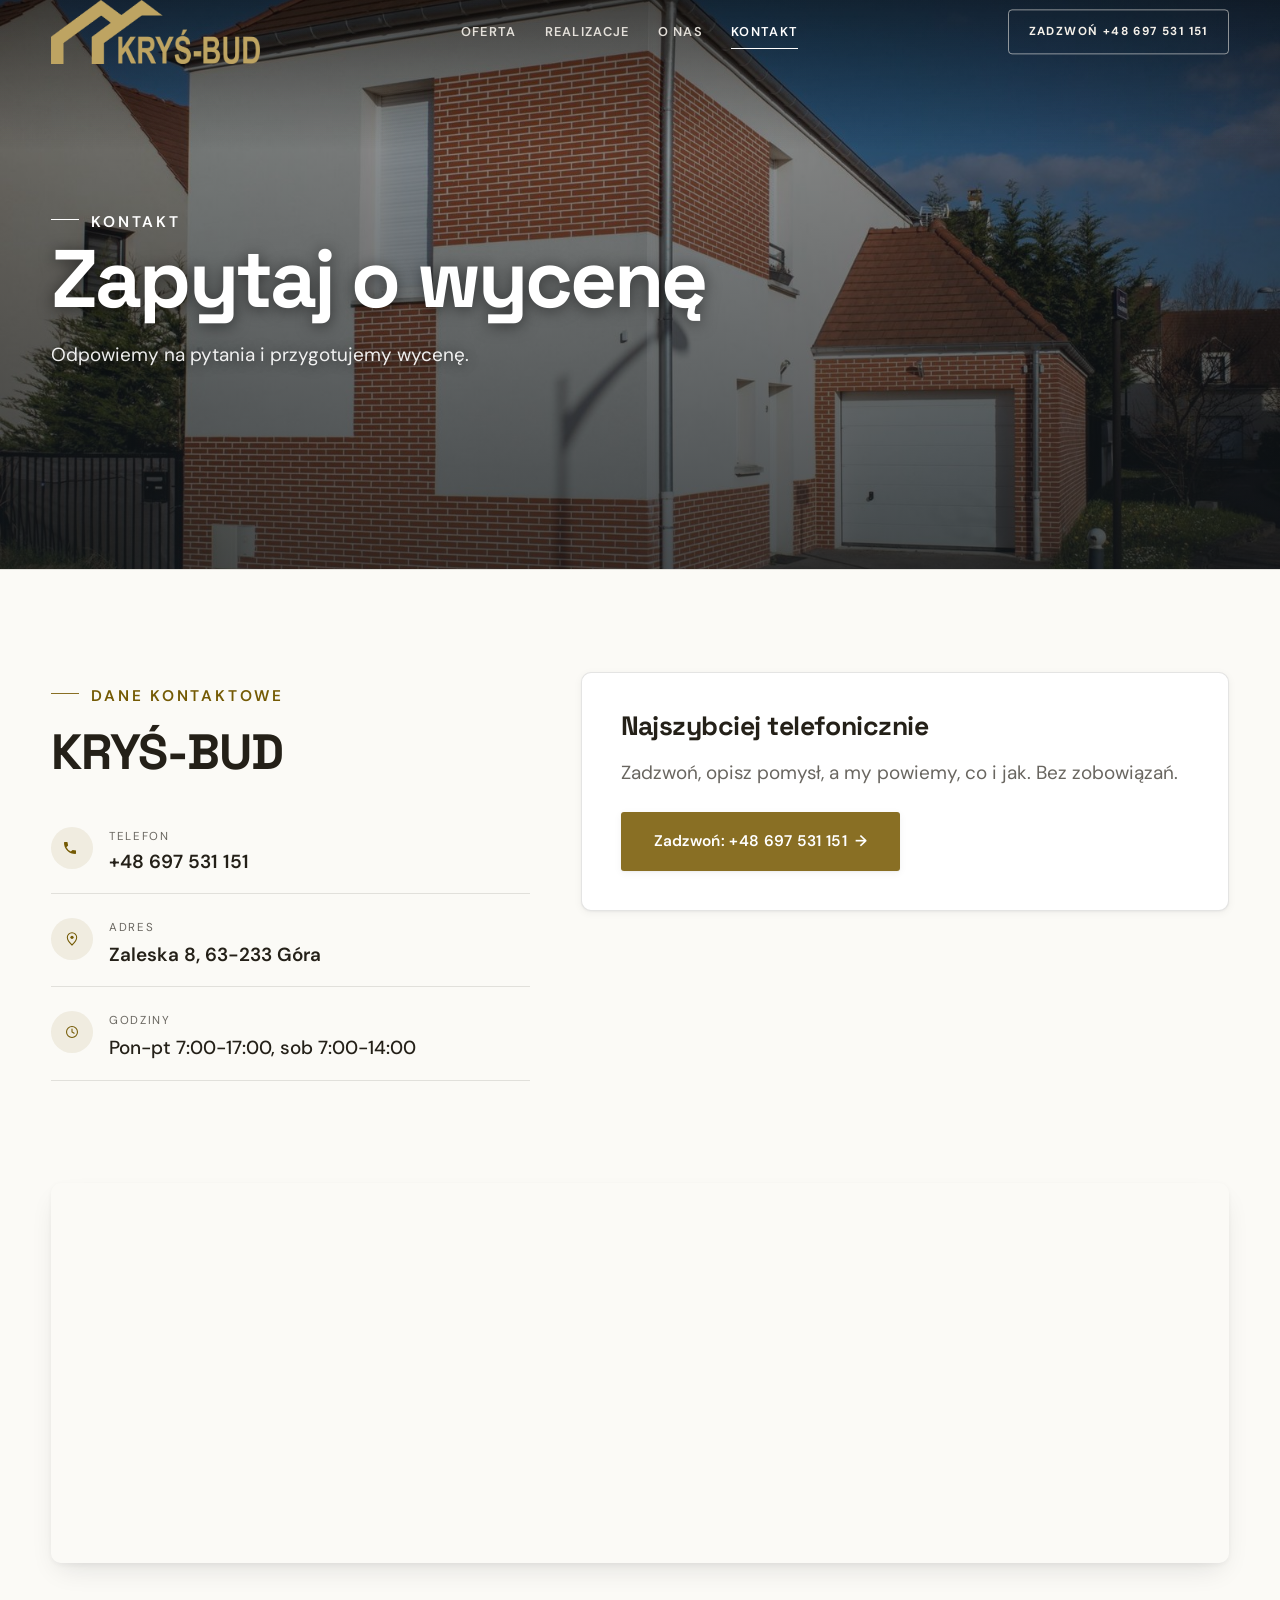
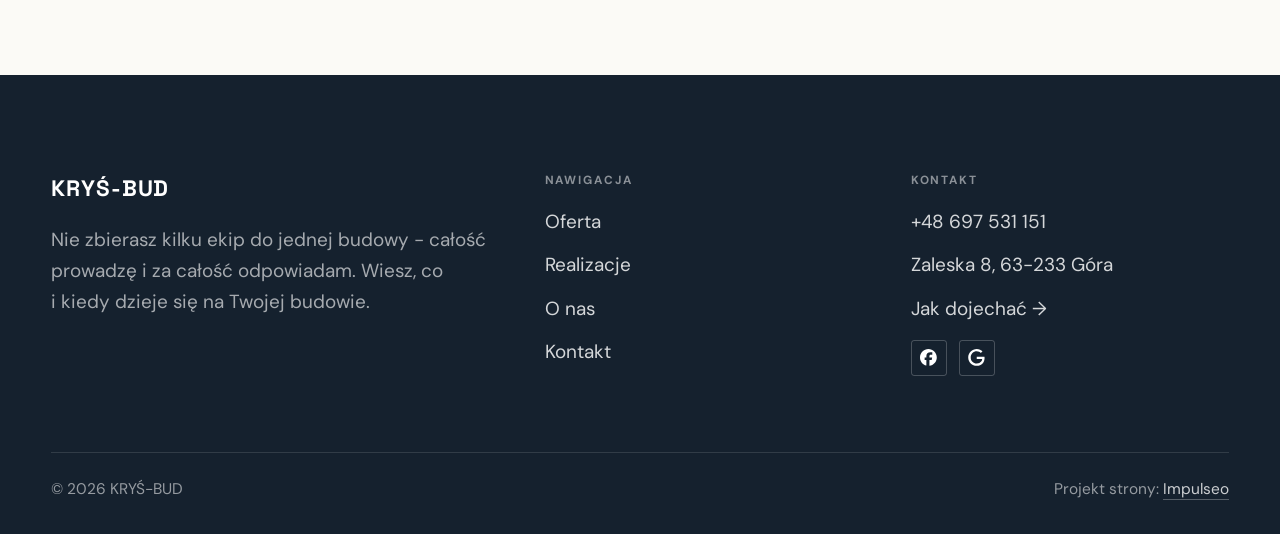
==== kontakt.html @ 04827d9e "Strona demo: krys-bud" ====
<!DOCTYPE html>
<html lang="pl">
<head>
<meta charset="UTF-8">
<meta name="viewport" content="width=device-width, initial-scale=1.0">
<title>Kontakt - KRYŚ-BUD</title>
<meta name="description" content="Kontakt KRYŚ-BUD - Zaleska 8, 63-233 Góra">
<link rel="canonical" href="https://kris20032.github.io/krys-bud/kontakt.html">
<meta name="robots" content="noindex, nofollow">
<meta property="og:type" content="website">
<meta property="og:locale" content="pl_PL">
<meta property="og:site_name" content="KRYŚ-BUD">
<meta property="og:title" content="Kontakt - KRYŚ-BUD">
<meta property="og:description" content="Kontakt KRYŚ-BUD - Zaleska 8, 63-233 Góra">
<meta property="og:url" content="https://kris20032.github.io/krys-bud/kontakt.html">
<meta property="og:image" content="https://kris20032.github.io/krys-bud/img/og.jpg">
<meta property="og:image:width" content="1200">
<meta property="og:image:height" content="630">
<meta name="twitter:card" content="summary_large_image">
<link rel="preconnect" href="https://fonts.googleapis.com">
<link rel="preconnect" href="https://fonts.gstatic.com" crossorigin>
<link href="https://fonts.googleapis.com/css2?family=Space+Grotesk:wght@500;600;700&family=DM+Sans:opsz,wght@9..40,400;9..40,500;9..40,600&display=swap" rel="stylesheet">
<link rel="stylesheet" href="assets/styles.css?v=0d7a0477">
</head>
<body>

<header class="nav">
  <div class="wrap nav-inner">
    <a class="brand brand-has-logo" href="index.html"><img class="brand-logo" src="img/logo.png" alt="KRYŚ-BUD" width="1100" height="337" decoding="async"></a>
    <nav class="nav-links">
      <a href="oferta.html">Oferta</a>
      <a href="realizacje.html">Realizacje</a>
      <a href="o-nas.html">O nas</a>
      <a href="kontakt.html" class="active" aria-current="page">Kontakt</a>
      <a href="tel:+48697531151" class="btn btn-accent">Zadzwoń +48 697 531 151</a>
    </nav>
    <button class="nav-toggle" aria-label="Menu"><span></span><span></span><span></span></button>
  </div>
</header>

<main>
<section class="pagehead">
  <img src="img/g11.jpg" alt="KRYŚ-BUD - Zapytaj o wycenę" width="1600" height="1066" decoding="async">
  <div class="wrap">
    <span class="eyebrow">Kontakt</span>
    <h1>Zapytaj o wycenę</h1>
    <p>Odpowiemy na pytania i przygotujemy wycenę.</p>
  </div>
</section>
<section>
  <div class="wrap contact-grid">
    <div class="reveal">
      <span class="eyebrow">Dane kontaktowe</span>
      <h2 style="margin:var(--space-4) 0 var(--space-6)">KRYŚ-BUD</h2>
      <div class="info-list">
        <div class="info-row"><div class="ic"><svg class="ico-tel" width="16" height="16" viewBox="0 0 24 24" fill="none" aria-hidden="true"><path d="M6.6 10.8a15.5 15.5 0 0 0 6.6 6.6l2.2-2.2a1 1 0 0 1 1-.24 11.4 11.4 0 0 0 3.6.58 1 1 0 0 1 1 1V20a1 1 0 0 1-1 1A17 17 0 0 1 3 4a1 1 0 0 1 1-1h3.5a1 1 0 0 1 1 1c0 1.25.2 2.46.58 3.6a1 1 0 0 1-.25 1l-2.23 2.2Z" fill="currentColor"/></svg></div><div><div class="lbl">Telefon</div><a class="val" href="tel:+48697531151">+48 697 531 151</a></div></div>
        <div class="info-row"><div class="ic"><svg class="ico-pin" width="16" height="16" viewBox="0 0 24 24" fill="none" aria-hidden="true"><path d="M12 21s7-6.1 7-11.5A7 7 0 0 0 5 9.5C5 14.9 12 21 12 21Z" stroke="currentColor" stroke-width="1.6" fill="none"/><circle cx="12" cy="9.5" r="2.4" fill="currentColor"/></svg></div><div><div class="lbl">Adres</div><div class="val">Zaleska 8, 63-233 Góra</div></div></div>
        <div class="info-row"><div class="ic"><svg class="ico-clock" width="16" height="16" viewBox="0 0 24 24" fill="none" aria-hidden="true"><circle cx="12" cy="12" r="8.2" stroke="currentColor" stroke-width="1.6"/><path d="M12 7.5V12l3.2 1.9" stroke="currentColor" stroke-width="1.6" stroke-linecap="round"/></svg></div><div><div class="lbl">Godziny</div><div class="val" style="font-weight:500">Pon-pt 7:00-17:00, sob 7:00-14:00</div></div></div>
      </div>
    </div>
    <div class="reveal">
      <div class="form">
        <h3 style="margin-bottom:var(--space-4)">Najszybciej telefonicznie</h3>
        <p class="muted" style="margin-bottom:var(--space-5)">Zadzwoń, opisz pomysł, a my powiemy, co i jak. Bez zobowiązań.</p>
        <a href="tel:+48697531151" class="btn btn-accent" style="justify-content:center">Zadzwoń: +48 697 531 151 <span class="arr">→</span></a>
      </div>
    </div>
  </div>
</section>
<section style="padding-top:0">
  <div class="wrap reveal">
    <iframe class="map" title="KRYŚ-BUD - Jarocin" src="https://maps.google.com/maps?q=51.9781739%2C17.3686478&z=15&output=embed" loading="lazy" referrerpolicy="no-referrer-when-downgrade"></iframe>
  </div>
</section>
</main>

<footer>
  <div class="wrap">
    <div class="foot-grid">
      <div class="foot-brand">
        <div class="name">KRYŚ-BUD</div>
        <p>Nie zbierasz kilku ekip do jednej budowy - całość prowadzę i za całość odpowiadam. Wiesz, co i kiedy dzieje się na Twojej budowie.</p>
      </div>
      <div class="foot-col">
        <h4>Nawigacja</h4>
        <a href="oferta.html">Oferta</a>
        <a href="realizacje.html">Realizacje</a>
        <a href="o-nas.html">O nas</a>
        <a href="kontakt.html">Kontakt</a>
      </div>
      <div class="foot-col">
        <h4>Kontakt</h4>
        <a href="tel:+48697531151">+48 697 531 151</a>
        <p>Zaleska 8, 63-233 Góra</p>
        <a href="https://maps.google.com/?cid=10116416833720711187" target="_blank" rel="noopener">Jak dojechać →</a>
      <div class="foot-soc">
        <a class="soc" href="https://www.facebook.com/profile.php?id=100090297477698" target="_blank" rel="noopener" aria-label="Facebook - KRYŚ-BUD"><svg viewBox="0 0 24 24" aria-hidden="true" focusable="false"><path d="M9.101 23.691v-7.98H6.627v-3.667h2.474v-1.58c0-4.085 1.848-5.978 5.858-5.978.401 0 .955.042 1.468.103a8.68 8.68 0 0 1 1.141.195v3.325a8.623 8.623 0 0 0-.653-.036 26.805 26.805 0 0 0-.733-.009c-.707 0-1.259.096-1.675.309a1.686 1.686 0 0 0-.679.622c-.258.42-.374.995-.374 1.752v1.297h3.919l-.386 2.103-.287 1.564h-3.246v8.245C19.396 23.238 24 18.179 24 12.044c0-6.627-5.373-12-12-12s-12 5.373-12 12c0 5.628 3.874 10.35 9.101 11.647Z" fill="currentColor"/></svg></a>
        <a class="soc" href="https://maps.google.com/?cid=10116416833720711187" target="_blank" rel="noopener" aria-label="Google - KRYŚ-BUD"><svg viewBox="0 0 24 24" aria-hidden="true" focusable="false"><path d="M12.48 10.92v3.28h7.84c-.24 1.84-.853 3.187-1.787 4.133-1.147 1.147-2.933 2.4-6.053 2.4-4.827 0-8.6-3.893-8.6-8.72s3.773-8.72 8.6-8.72c2.6 0 4.507 1.027 5.907 2.347l2.307-2.307C18.747 1.44 16.133 0 12.48 0 5.867 0 .307 5.387.307 12s5.56 12 12.173 12c3.573 0 6.267-1.173 8.373-3.36 2.16-2.16 2.84-5.213 2.84-7.667 0-.76-.053-1.467-.173-2.053H12.48z" fill="currentColor"/></svg></a>
      </div>
      </div>
    </div>
    <div class="foot-bot">
      <span>© 2026 KRYŚ-BUD</span>
      <span>Projekt strony: <a class="foot-credit" href="https://impulseo.pl" target="_blank" rel="noopener">Impulseo</a></span>
    </div>
  </div>
</footer>
<div class="sticky-call"><a class="sc-call" href="tel:+48697531151"><svg class="ico-tel" width="16" height="16" viewBox="0 0 24 24" fill="none" aria-hidden="true"><path d="M6.6 10.8a15.5 15.5 0 0 0 6.6 6.6l2.2-2.2a1 1 0 0 1 1-.24 11.4 11.4 0 0 0 3.6.58 1 1 0 0 1 1 1V20a1 1 0 0 1-1 1A17 17 0 0 1 3 4a1 1 0 0 1 1-1h3.5a1 1 0 0 1 1 1c0 1.25.2 2.46.58 3.6a1 1 0 0 1-.25 1l-2.23 2.2Z" fill="currentColor"/></svg> Zadzwoń</a><a class="sc-quote" href="kontakt.html">Wyślij projekt do wyceny</a></div>
<div class="demo-wazne" data-do="2026-10-28" data-cykl="3" hidden><svg class="dw-ico" width="13" height="13" viewBox="0 0 24 24" fill="none" aria-hidden="true"><circle cx="12" cy="12" r="8.6" stroke="currentColor" stroke-width="1.8"/><path d="M12 7.2V12l3.3 2" stroke="currentColor" stroke-width="1.8" stroke-linecap="round"/></svg><span class="dw-txt"></span></div>

<script src="assets/main.js"></script>
</body>
</html>
---- assets/styles.css ----
/* ============================================================
   STOLBASZ — premium, architektoniczny B2B fit-out
   Jasna paleta, zero brązu. System wg premium-web-craft.
   Projekt strony: Impulseo (impulseo.pl)
   ============================================================ */

:root{
  /* PALETA — jasna, architektoniczna, chłodna */
  --paper:#F4F6F8;          /* główne tło */
  --paper-2:#E7EBEF;        /* sekcje alternatywne (chłodny jasny szary) */
  --paper-3:#E7EBEF;        /* delikatne wypełnienia */
  --ink:#15212E;            /* tekst główny — chłodny grafit */
  --ink-soft:#243443;       /* nagłówki drugorzędne */
  --muted:#6B7785;          /* tekst poboczny */
  --line:rgba(21,33,46,.12);/* hairline */
  --accent:#E8A317;         /* stonowany petrol-slate — jedyny akcent */
  --accent-d:#C9870C;
  --accent-soft:rgba(232,163,23,.10);
  --dark:#15212E;           /* sekcje ciemne (stopka/CTA) */

  /* HOVER ZDJĘĆ — JEDEN standard dla całego silnika (decyzja K. 04.08.2026, artefakt z wariantami).
     AKTUALNE (K.+Szymon 09.08.2026, wybór z artefaktu 6 wariantów): zoom 1.05 przy 1.4s -
     przy tak długim czasie mocniejszy kadr NIE skacze, tylko „oddycha". Poprzedni standard
     (1.02 / .55s z 04.08) odbierany jako dynamiczny i szybki.
     Spoczynek lekko przygaszony, ale TYLKO tam, gdzie jest mysz (@media hover:hover) —
     na telefonie zdjęcia zostają w pełnej jasności. */
  --img-zoom:1.05;                   /* K.+Szymon 09.08: wariant F z artefaktu porównawczego */
  --img-rest:brightness(.95) saturate(.99);
  --img-hot:brightness(1.06) saturate(1.05);
  --img-dur:1.4s;                    /* K.+Szymon 09.08 (wariant F): powoli = elegancko */
  --img-ease:cubic-bezier(.16,.84,.44,1);  /* miękki ogon, efekt „oddychania" */

  /* ODSTĘPY — skala 4/8 */
  --space-1:4px; --space-2:8px; --space-3:12px; --space-4:16px; --space-5:24px;
  --space-6:32px; --space-7:48px; --space-8:64px; --space-9:96px; --space-10:128px;

  /* TYPOGRAFIA — fluid clamp() (skala podbita 16.07.2026: większe, czytelniejsze litery — uwaga Adama) */
  --text-sm:clamp(.9rem,.87rem + .12vw,1rem);
  --text-base:clamp(1.08rem,1.04rem + .18vw,1.2rem);
  --text-lg:clamp(1.24rem,1.15rem + .34vw,1.44rem);
  --text-h3:clamp(1.34rem,1.22rem + .55vw,1.66rem);
  --text-h2:clamp(2.1rem,1.66rem + 2.1vw,3.1rem);
  --text-h1:clamp(2.9rem,2.1rem + 4vw,5.1rem);

  /* PROMIENIE — architektoniczne, raczej ostre */
  --r-sm:3px; --r-md:6px; --r-lg:10px;

  /* RUCH */
  --ease:cubic-bezier(.25,.46,.45,.94); --dur:.24s;

  /* CIENIE — miękkie, warstwowe */
  --sh-sm:0 1px 2px rgba(16,24,32,.04), 0 2px 8px rgba(16,24,32,.05);
  --sh-md:0 2px 6px rgba(16,24,32,.05), 0 12px 28px -8px rgba(16,24,32,.12);
  --sh-lg:0 6px 14px rgba(16,24,32,.07), 0 26px 56px -18px rgba(16,24,32,.22);

  --hairline:1px solid var(--line);

  --font-display:'Space Grotesk','Inter',sans-serif;
  --font-body:'DM Sans','Inter',sans-serif;
}

*{box-sizing:border-box;margin:0;padding:0}
html{scroll-behavior:smooth}
body{
  font-family:var(--font-body);
  font-size:var(--text-base);
  line-height:1.65;
  color:var(--ink);
  background:var(--paper);
  -webkit-font-smoothing:antialiased;
  text-rendering:optimizeLegibility;
}
img{max-width:100%;height:auto;display:block}  /* height:auto = width/height z atrybutów trzyma proporcje (TOP#12) */
a{color:inherit;text-decoration:none}

.wrap{width:min(92%,1180px);margin-inline:auto}
section{padding-block:clamp(52px,6.5vw,96px)}

h1,h2,h3{font-family:var(--font-display);font-weight:700;line-height:1.08;letter-spacing:-.02em;color:var(--ink)}
h1{font-size:var(--text-h1);letter-spacing:-.035em}
h2{font-size:var(--text-h2);letter-spacing:-.025em}
h3{font-size:var(--text-h3)}
/* MIARA — długość wiersza. WCAG 2.2 SC 1.4.8: max 80 znaków; Butterick: 45–90.
   68ch daje realnie 72–78 znaków polskiego tekstu, czyli z zapasem pod granicą.
   Wcześniej limit miał TYLKO <p> — <li>, <blockquote> i <dd> nie miały żadnego,
   i to jedyny powód, dla którego 23 bloki na dwóch oddanych stronach jadą po
   83–106 znaków w wierszu (pomiar 07.08.2026, bramka `miara`).
   ⚠️ Listy i definicje ograniczamy TYLKO bez klasy: `ul`/`ol` z klasą to u nas
   układ (siatki kafli, menu), a nie tekst ciągły — tam miarę wyznacza układ. */
/* 60ch, nie 68ch (K. 10.08): po zmianie fontów na węższe kroje (DM Sans i spółka)
   w 68ch mieściło się ~90 znaków - bramka pikselowa słusznie zgłaszała przekroczenie
   granicy 80. Pomiar na żywej przeglądarce: 60ch = 90 znaków, 53ch = ~78 znaków, czyli normę WCAG 1.4.8. */
:root{ --miara:53ch }
p{max-width:min(100%,var(--miara))}
blockquote,
ul:not([class])>li, ol:not([class])>li,
dl:not([class])>dd{max-width:min(100%,var(--miara))}

/* ⚠️ Świadomie BEZ wyjątku `.tile p,.card p,.svc p{max-width:none}`, choć nasuwa się sam:
   te akapity BYŁY już ograniczone (stare `p{max-width:65ch}`), więc „wyjątek" nie odblokowałby
   niczego nowego — tylko ROZLUŹNIŁ stan sprzed zmiany na wszystkich demach naraz.
   `figcaption` żadna z reguł wyżej nie dotyczy, więc też nie potrzebuje zwolnienia. */

/* ŁAMANIE. `balance` wyrównuje długości wierszy w nagłówku, `pretty` pilnuje ostatniego
   wiersza akapitu, żeby nie został w nim jeden wyraz. Obsługiwane od Chrome 117 /
   Safari 17.5; starsze przeglądarki po prostu ignorują tę własność.
   `text-wrap:pretty` nie występowało dotąd ANI RAZ w silniku ani w repo klientów. */
h1,h2,h3,.lead,.lede{text-wrap:balance}
p,li,blockquote,dd{text-wrap:pretty}

.eyebrow{
  font-family:var(--font-body);
  font-size:var(--text-sm);
  font-weight:600;
  letter-spacing:.18em;
  text-transform:uppercase;
  color:var(--accent);
  display:inline-flex;align-items:center;gap:var(--space-3);
}
/* flex:none + margin-top = kreska trzyma się PIERWSZEJ linii. Wcześniej align-items:center
   centrowało ją względem całego bloku i przy zawinięciu (długi kicker typu
   „…WNĘTRZ · LESZNO · OD 2019") druga linia lądowała z brzydkim wcięciem. */
.eyebrow{align-items:flex-start}
.eyebrow>*,.eyebrow{text-wrap:balance}   /* dlugi kicker lamal sie na sierote typu samo „2019" w drugiej linii */
.eyebrow::before{content:"";width:28px;height:1px;background:var(--accent);display:inline-block;flex:none;margin-top:.62em}

.muted{color:var(--muted)}
.lead{font-size:var(--text-lg);line-height:1.55;color:var(--ink-soft);max-width:50ch}

/* ---------- BUTTONS ---------- */
.btn{
  display:inline-flex;align-items:center;gap:var(--space-2);
  font-weight:600;font-size:var(--text-sm);letter-spacing:.02em;
  padding:var(--space-4) var(--space-6);
  border-radius:var(--r-sm);
  transition:transform var(--dur) var(--ease),box-shadow var(--dur) var(--ease),background var(--dur) var(--ease);
  cursor:pointer;border:1px solid transparent;
}
.btn-accent{background:var(--accent);color:#fff;box-shadow:var(--sh-sm)}
.btn-accent:hover{background:var(--accent-d);transform:translateY(-2px);box-shadow:var(--sh-md)}
.btn-accent:active{transform:translateY(0);box-shadow:var(--sh-sm)}
.btn-ghost{background:transparent;color:var(--ink);border-color:var(--line)}
.btn-ghost:hover{border-color:var(--accent);color:var(--accent);transform:translateY(-2px)}
.btn-light{background:#fff;color:var(--ink);box-shadow:var(--sh-sm)}
.btn-light:hover{transform:translateY(-2px);box-shadow:var(--sh-md)}
.btn .arr{transition:transform var(--dur) var(--ease)}
.btn:hover .arr{transform:translateX(4px)}

/* ---------- NAV ---------- */
.nav{
  position:sticky;top:0;z-index:50;
  background:color-mix(in srgb,var(--paper) 88%,transparent);
  backdrop-filter:saturate(140%) blur(10px);
  border-bottom:var(--hairline);
}
.nav-inner{display:flex;align-items:center;justify-content:space-between;gap:var(--space-5);height:72px}
/* ANTY-NACHODZENIE (K. 05.08.2026): długa nazwa firmy + przycisk z pełnym numerem nie mieściły się w pasku
   i flex ściskał linki PONIŻEJ ich treści - "Kontakt" wchodził na ramkę "Zadzwoń +48 ...". Teraz ustępuje
   nazwa marki (skrót wielokropkiem), a menu i przycisk nigdy się nie kurczą ani nie zachodzą na siebie. */
.brand{display:flex;flex-direction:column;line-height:1;min-width:0;flex:0 1 auto}
.brand .name{font-family:var(--font-display);font-weight:800;font-size:1.35rem;letter-spacing:.04em;white-space:nowrap;overflow:hidden;text-overflow:ellipsis}
.brand .sub{font-size:.62rem;letter-spacing:.34em;text-transform:uppercase;color:var(--muted);margin-top:5px;white-space:nowrap;overflow:hidden;text-overflow:ellipsis}
.nav-links{display:flex;align-items:center;gap:var(--space-6);flex:0 0 auto}
.nav-links a{font-size:var(--text-sm);font-weight:500;color:var(--ink-soft);position:relative;padding-block:4px;white-space:nowrap;transition:color var(--dur) var(--ease)}
.nav-links a::after{content:"";position:absolute;left:0;bottom:0;width:0;height:1.5px;background:var(--accent);transition:width var(--dur) var(--ease)}
.nav-links a:hover,.nav-links a.active{color:var(--ink)}
.nav-links a:hover::after,.nav-links a.active::after{width:100%}
.nav-links .btn{padding:var(--space-2) var(--space-5)}
/* przyciski w nav: właściwy kolor (przebij .nav-links a) + bez podkreślenia */
.nav-links a.btn-accent{color:#fff}
.nav-links a.btn-ghost,.nav-links a.btn-light{color:var(--ink)}
/* CTA w pasku: NIE podkreślenie spod linków menu, ale ten sam przelatujący błysk,
   co na wszystkich innych przyciskach (zgłoszenie K. 13.08.2026 - „na hero jest efekt
   światła przechodzącego przez przycisk, na navbarze go nie ma, a mają być identyczne").
   Reguła `.nav-links a::after` jest silniejsza od `.btn::after`, więc trzeba jej
   geometrię wyzerować i wpisać połysk z nazwy - samo `display:none` gasiło efekt. */
.nav-links a.btn::after{
  display:block;content:"";position:absolute;inset:0;z-index:-1;pointer-events:none;
  width:auto;height:auto;border-radius:inherit;   /* kasuje geometrię podkreślenia (width:0;height:1.5px) */
  background:linear-gradient(100deg,transparent 32%,rgba(255,255,255,.20) 50%,transparent 68%);
  translate:-120% 0}
@media (prefers-reduced-motion:no-preference){
  .nav-links a.btn:hover::after{translate:120% 0;transition:translate .75s var(--mt-ease,cubic-bezier(.16,.84,.44,1))}
}
.nav-toggle{display:none;background:none;border:none;cursor:pointer;flex-direction:column;gap:5px;padding:8px}
.nav-toggle span{width:24px;height:2px;background:var(--ink);transition:var(--dur)}
/* Ciasny zakres MIĘDZY menu mobilnym a pełnym pulpitem: zbijamy odstępy i nazwę marki,
   żeby wszystko zmieściło się naturalnie, zanim w ogóle dojdzie do skracania wielokropkiem. */
@media(max-width:1280px) and (min-width:921px){
  .nav-links{gap:var(--space-4)}
  .nav-links .btn{padding:var(--space-2) var(--space-4)}
  .brand .name{font-size:1.15rem}
}

/* ---------- HERO (split) ---------- */
.hero{position:relative;overflow:hidden;border-bottom:var(--hairline)}
.hero-grid{display:grid;grid-template-columns:1.05fr .95fr;gap:clamp(24px,4vw,60px);align-items:center;
  padding-block:clamp(36px,4.5vw,64px)}
.hero-copy .eyebrow{margin-bottom:var(--space-5)}
.hero-copy h1{margin-bottom:var(--space-5)}
.hero-copy .lead{margin-bottom:var(--space-7)}
.hero-actions{display:flex;flex-wrap:wrap;gap:var(--space-4)}
.hero-art{position:relative;aspect-ratio:4/3;border-radius:var(--r-lg);overflow:hidden;box-shadow:var(--sh-lg)}
.hero-art img{width:100%;height:100%;object-fit:cover}
.hero-art::after{content:"";position:absolute;inset:0;background:linear-gradient(180deg,transparent 55%,rgba(18,24,28,.28))}
.hero-badge{position:absolute;left:var(--space-5);bottom:var(--space-5);z-index:2;
  background:rgba(252,252,251,.94);backdrop-filter:blur(4px);
  border-radius:var(--r-md);padding:var(--space-4) var(--space-5);box-shadow:var(--sh-md);max-width:78%}
.hero-badge strong{display:block;font-family:var(--font-display);font-size:1rem;letter-spacing:-.01em}
.hero-badge span{font-size:var(--text-sm);color:var(--muted)}

/* ---------- HERO duży / kinowy (strona główna) ---------- */
.hero-cine{position:relative;min-height:clamp(560px,82vh,840px);min-height:clamp(560px,82svh,840px);display:flex;align-items:center;overflow:hidden;border-bottom:var(--hairline)}
.hero-cine>img{position:absolute;inset:0;width:100%;height:100%;object-fit:cover;z-index:0}
.hero-cine::after{content:"";position:absolute;inset:0;z-index:1;
  background:linear-gradient(95deg,rgba(13,18,23,.86) 0%,rgba(13,18,23,.64) 32%,rgba(13,18,23,.24) 62%,rgba(13,18,23,.04) 100%)}
.hero-cine .wrap{position:relative;z-index:2;padding-block:var(--space-8)}
.hero-cine .hero-copy{max-width:660px}
.hero-cine .eyebrow{color:#fff;margin-bottom:var(--space-5)}
.hero-cine .eyebrow::before{background:#fff}
.hero-cine h1{color:#fff;margin-bottom:var(--space-5);font-size:clamp(2.9rem,2rem + 4.4vw,5.2rem);text-wrap:balance}
.hero-cine .lead{color:rgba(255,255,255,.92);max-width:48ch;margin-bottom:var(--space-7)}
.hero-cine .hero-actions{display:flex;flex-wrap:wrap;gap:var(--space-4)}
/* NISKIE OKNO (laptop z dokiem i paskami przeglądarki ma ~700-780 px wysokości widoku):
   H1 do 5.2rem + długi lead nie mieściły się i przyciski wypadały POD krawędź ekranu -
   klient widział stronę bez ani jednego CTA. Skalujemy w dół, zamiast przycinać treść. */
@media(min-width:821px) and (max-height:820px){
  .hero-cine{min-height:clamp(520px,94svh,780px)}
  .hero-cine .wrap{padding-block:var(--space-6)}
  .hero-cine h1{font-size:clamp(2.2rem,1.5rem + 2.6vw,3.6rem);margin-bottom:var(--space-4)}
  .hero-cine .eyebrow{margin-bottom:var(--space-4)}
  .hero-cine .lead{margin-bottom:var(--space-5);max-width:44ch}
}
@media(max-width:680px){
  .hero-cine{min-height:clamp(520px,76vh,640px);min-height:clamp(520px,76svh,640px);align-items:flex-end}
  .hero-cine::after{background:linear-gradient(0deg,rgba(13,18,23,.9) 6%,rgba(13,18,23,.45) 55%,rgba(13,18,23,.25) 100%)}
  .hero-cine .wrap{padding-bottom:var(--space-9)}
  /* TELEFON (~90% oglądających): lead potrafił zająć 8 linii i zepchnąć CTA poza pierwszy ekran.
     Zwężamy interlinię i skalę - treści nie ucinamy, bo to ona sprzedaje. */
  .hero-cine .lead{font-size:.98rem;line-height:1.5;margin-bottom:var(--space-5)}
  .hero-cine .eyebrow{font-size:.72rem;letter-spacing:.13em;margin-bottom:var(--space-4)}
  .hero-cine .eyebrow::before{width:20px}
  .hero-cine h1{margin-bottom:var(--space-4)}
}

/* full-bleed hero variant (podstrony) */
.pagehead{position:relative;min-height:46vh;min-height:46svh;display:flex;align-items:flex-end;overflow:hidden;border-bottom:var(--hairline)}
.pagehead img{position:absolute;inset:0;width:100%;height:100%;object-fit:cover}
/* 10.08.2026 (decyzja K.): mocniejsze przyciemnienie + cień pod tekstem. Bramka mierzyła na
   nagłówkach podstron 3,38-3,43:1 przy wymaganych 4,5 — jasne zdjęcie (hala, śnieg, niebo)
   podchodziło pod biały tekst. Zdjęcia klientów są różne, więc kontrast musi dawać WARSTWA,
   a nie szczęśliwy dobór kadru. */
.pagehead::after{content:"";position:absolute;inset:0;background:linear-gradient(180deg,rgba(18,24,28,.40),rgba(18,24,28,.76))}
.pagehead .wrap{position:relative;z-index:2;padding-block:var(--space-9);color:#fff}
.pagehead h1{color:#fff;max-width:18ch;text-shadow:0 2px 16px rgba(0,0,0,.55)}
.pagehead .eyebrow{color:#fff}
.pagehead .eyebrow::before{background:#fff}
.pagehead p{color:rgba(255,255,255,.92);margin-top:var(--space-4);max-width:54ch;text-shadow:0 1px 12px rgba(0,0,0,.5)}

/* ---------- STRIP (pasek skrótów / liczby) ---------- */
.strip{background:var(--dark);color:#fff}
/* PASEK HASEŁ — standard 04.08.2026 (decyzja K.): 5 haseł w JEDNYM rzędzie, tekst WYŚRODKOWANY,
   węższe marginesy boczne niż reszta strony (pasek ma iść szerzej), równe wysokości kolumn. */
.strip .wrap{width:min(96%,1440px);display:grid;grid-template-columns:repeat(5,1fr);
  gap:var(--space-5);padding-block:var(--space-7);align-items:stretch}
.strip .item .k{font-family:var(--font-display);font-size:clamp(1.05rem,.82rem + .85vw,1.55rem);
  font-weight:800;letter-spacing:-.02em;color:#fff;line-height:1.18;text-wrap:balance}
.strip .item .v{font-size:var(--text-sm);color:rgba(255,255,255,.66);margin-top:var(--space-2);line-height:1.4}
.strip .item{border-left:2px solid var(--accent);padding-inline:var(--space-4);
  text-align:center;display:flex;flex-direction:column;justify-content:center}
/* liczba kolumn = liczba haseł, żeby ostatnie nie zostawało samo w drugim rzędzie.
   Klasę n-N nadaje multipage.py; domyślnie (bez klasy) pasek jest 5-kolumnowy. */
.strip.n-2 .wrap{grid-template-columns:repeat(2,1fr)}
.strip.n-3 .wrap{grid-template-columns:repeat(3,1fr)}
.strip.n-4 .wrap{grid-template-columns:repeat(4,1fr);gap:var(--space-6)}
.strip.n-4 .item .k{font-size:clamp(1.3rem,1rem + 1.1vw,2rem)}
.strip.n-6 .wrap{grid-template-columns:repeat(6,1fr);gap:var(--space-4)}
.strip.n-6 .item .k{font-size:clamp(.98rem,.8rem + .7vw,1.35rem)}
/* równe łamanie: zamiast "długa linia + jedno słowo" obie linie zbliżonej długości */
.strip .item .k{text-wrap:balance}

/* ---------- SECTION HEAD ---------- */
.head{max-width:48rem;margin-bottom:var(--space-8)}
.head.center{margin-inline:auto;text-align:center}
.head .eyebrow{margin-bottom:var(--space-4)}
.head h2{margin-bottom:var(--space-4)}
.head p{color:var(--muted);font-size:var(--text-lg);line-height:1.55}
.head.center p{margin-inline:auto}

/* ---------- INTRO SPLIT ---------- */
.split{display:grid;grid-template-columns:.92fr 1.08fr;gap:clamp(28px,5vw,80px);align-items:center}
.split.rev{grid-template-columns:1.08fr .92fr}
.split.rev .split-art{order:-1}
.split-art{position:relative;aspect-ratio:5/4;border-radius:var(--r-lg);overflow:hidden;box-shadow:var(--sh-lg)}
.split-art img{width:100%;height:100%;object-fit:cover}
.split-copy h2{margin-bottom:var(--space-5)}
.split-copy p+p{margin-top:var(--space-4)}
.split-copy .btn{margin-top:var(--space-6)}

/* ---------- SERVICES (zakres) ---------- */
.svc-grid{display:grid;grid-template-columns:repeat(auto-fit,minmax(280px,1fr));gap:var(--space-5)}
.svc{background:#fff;border:var(--hairline);border-radius:var(--r-md);padding:var(--space-7) var(--space-6);
  transition:transform var(--dur) var(--ease),box-shadow var(--dur) var(--ease),border-color var(--dur) var(--ease);
  position:relative;overflow:hidden}
.svc::before{content:"";position:absolute;left:0;top:0;width:3px;height:0;background:var(--accent);transition:height var(--dur) var(--ease)}
.svc:hover{transform:translateY(-4px);box-shadow:var(--sh-md);border-color:transparent}
.svc:hover::before{height:100%}
.svc .ic{font-family:var(--font-display);font-size:.8rem;font-weight:700;letter-spacing:.12em;color:var(--accent);margin-bottom:var(--space-4)}
.svc h3{margin-bottom:var(--space-3);font-size:1.22rem}
.svc p{color:var(--muted);font-size:var(--text-base);line-height:1.6}

/* big detailed service rows */
.svc-row{display:grid;grid-template-columns:.8fr 1.2fr;gap:clamp(20px,4vw,60px);align-items:center;padding-block:var(--space-8)}
.svc-row+.svc-row{border-top:var(--hairline)}
.svc-row.rev{grid-template-columns:1.2fr .8fr}
/* Naprzemienny układ wierszy oferty: co drugi wiersz ma zdjęcie po PRAWEJ.
   Było `order:-1` — martwy kod, bo zdjęcie i tak jest pierwszym dzieckiem w HTML,
   więc wszystkie wiersze wyglądały identycznie (zdjęcie zawsze z lewej), a `rev`
   zmieniało tylko szerokość kolumn. Znalezione 29.07.2026 przy różnicowaniu kierunków
   animacji (pomiar pozycji: art.mid 390/502 przy row.mid 756 — zawsze lewa strona). */
.svc-row.rev .svc-row-art{order:2}
.svc-row-art{aspect-ratio:4/3;border-radius:var(--r-md);overflow:hidden;box-shadow:var(--sh-md)}
.svc-row-art img{width:100%;height:100%;object-fit:cover}
.svc-row h3{font-size:1.5rem;margin-bottom:var(--space-4)}
.svc-row .num{font-family:var(--font-display);font-size:.85rem;font-weight:700;letter-spacing:.14em;color:var(--accent);display:block;margin-bottom:var(--space-3)}
.svc-row ul{list-style:none;margin-top:var(--space-4);display:flex;flex-direction:column;gap:var(--space-2)}
.svc-row li{position:relative;padding-left:var(--space-5);color:var(--muted);font-size:var(--text-base)}
.svc-row li::before{content:"";position:absolute;left:0;top:.62em;width:8px;height:1px;background:var(--accent)}

/* ---------- GALLERY (realizacje) ---------- */
.gallery{display:grid;grid-template-columns:repeat(12,1fr);gap:var(--space-4);grid-auto-rows:200px}
/* GALERIA MASONRY — pionowe zdjęcia (portrety beauty/wellness) bez przycinania: kolumny, height auto */
.gallery-masonry{column-count:3;column-gap:var(--space-4)}
@media(max-width:900px){.gallery-masonry{column-count:2}}
@media(max-width:560px){.gallery-masonry{column-count:1}}
.gallery-masonry .m-tile{break-inside:avoid;margin:0 0 var(--space-4);padding:0;position:relative;overflow:hidden;border-radius:var(--r-md);border:1px solid var(--line)}
.gallery-masonry .m-tile img{width:100%;height:auto;display:block}
.gallery-masonry .m-tile .cap{position:absolute;left:0;right:0;bottom:0;padding:var(--space-4);color:#fff;background:linear-gradient(0deg,rgba(0,0,0,.55),transparent);font-size:var(--text-sm)}
.gallery-masonry .m-tile .cap small{display:block;font-weight:400;opacity:.78;letter-spacing:.04em;text-transform:uppercase;font-size:.66rem;margin-top:3px}
.tile{position:relative;overflow:hidden;border-radius:var(--r-md);box-shadow:var(--sh-sm);
  transition:transform var(--dur) var(--ease),box-shadow var(--dur) var(--ease)}
.tile img{width:100%;height:100%;object-fit:cover;
  transition:transform var(--img-dur) var(--img-ease),filter var(--img-dur) var(--img-ease)}
.tile:hover{box-shadow:var(--sh-md)}
.tile .cap{position:absolute;left:0;right:0;bottom:0;padding:var(--space-5) var(--space-4) var(--space-4);
  /* mocniejszy spad + cien pod tekstem: na JASNYCH zdjeciach klienta (biale fronty, sciany)
     slaby gradient dawal kontrast ~1.5:1 zamiast wymaganych 3.6:1 (bramka wygladu, 10.08.2026) */
  background:linear-gradient(transparent 10%,rgba(18,24,28,.55) 40%,rgba(18,24,28,.88) 68%,rgba(18,24,28,.99));color:#fff;
  text-shadow:0 1px 2px rgba(0,0,0,.85),0 2px 10px rgba(0,0,0,.55);
  font-size:var(--text-sm);font-weight:600;letter-spacing:.01em;
  opacity:0;transform:translateY(8px);transition:var(--dur) var(--ease)}
.tile:hover .cap{opacity:1;transform:translateY(0)}
.tile .cap small{display:block;font-weight:400;opacity:.78;letter-spacing:.04em;text-transform:uppercase;font-size:.66rem;margin-top:3px}
/* bento spans */
.t-wide{grid-column:span 6}
.t-tall{grid-column:span 6;grid-row:span 2}
.t-std{grid-column:span 6}
.t-third{grid-column:span 4}
.t-two3{grid-column:span 8}

/* ---------- TRUST / WIARYGODNOŚĆ ---------- */
.trust{background:var(--paper-2)}
.trust-grid{display:grid;grid-template-columns:repeat(auto-fit,minmax(240px,1fr));gap:var(--space-5);margin-top:var(--space-7)}
.trust-card{background:#fff;border-radius:var(--r-md);padding:var(--space-7) var(--space-6);box-shadow:var(--sh-sm);border-top:3px solid var(--accent)}
.trust-card .big{font-family:var(--font-display);font-size:clamp(1.8rem,1.3rem + 1.6vw,2.6rem);font-weight:800;letter-spacing:-.02em;color:var(--ink);line-height:1}
.trust-card h3{font-size:1.12rem;margin:var(--space-3) 0 var(--space-2)}
.trust-card p{color:var(--muted);font-size:var(--text-base);line-height:1.55}

/* ---------- CTA band ---------- */
.cta{background:var(--dark);color:#fff;position:relative;overflow:hidden}
/* telefon w CTA: na ciemnym tle biały (domyślnie), rodziny z JASNYM tłem CTA
   nadpisują to u siebie - wcześniej kolor siedział w stylu inline i wygrywał z rodziną. */
.cta .btn-ghost-cta{color:#fff;border-color:rgba(255,255,255,.3)}
.cta .wrap{display:grid;grid-template-columns:1.4fr .6fr;gap:var(--space-7);align-items:center;position:relative;z-index:2}
.cta h2{color:#fff;max-width:20ch}
.cta p{color:rgba(255,255,255,.74);margin-top:var(--space-4)}
.cta-actions{display:flex;flex-direction:column;gap:var(--space-3);align-items:flex-start}
.cta::before{content:"";position:absolute;right:-80px;top:-80px;width:360px;height:360px;border-radius:50%;
  background:radial-gradient(circle,var(--accent-soft),transparent 70%)}

/* ---------- CONTACT ---------- */
.contact-grid{display:grid;grid-template-columns:.85fr 1.15fr;gap:clamp(28px,4vw,56px);align-items:start}
.info-list{display:flex;flex-direction:column;gap:var(--space-2)}
.info-row{display:flex;gap:var(--space-4);align-items:flex-start;padding-block:var(--space-4);border-bottom:var(--hairline)}
.info-row .ic{flex:none;width:42px;height:42px;display:grid;place-items:center;border-radius:50%;
  background:var(--accent-soft);color:var(--accent);font-size:1.05rem}
.info-row .lbl{font-size:.72rem;letter-spacing:.14em;text-transform:uppercase;color:var(--muted)}
.info-row .val{font-weight:600;font-size:var(--text-base);margin-top:2px}
.info-row a.val:hover{color:var(--accent)}
.map{border:none;border-radius:var(--r-lg);box-shadow:var(--sh-md);width:100%;height:100%;min-height:380px;filter:grayscale(.2) contrast(1.02)}
.form{background:#fff;border:var(--hairline);border-radius:var(--r-lg);padding:clamp(24px,3vw,40px);box-shadow:var(--sh-sm)}
.form .fld{margin-bottom:var(--space-5)}
.form label{display:block;font-size:var(--text-sm);font-weight:600;margin-bottom:var(--space-2)}
.form input,.form textarea{width:100%;font-family:inherit;font-size:var(--text-base);color:var(--ink);
  padding:var(--space-4);border:var(--hairline);border-radius:var(--r-sm);background:var(--paper);transition:border-color var(--dur)}
.form input:focus,.form textarea:focus{outline:none;border-color:var(--accent);background:#fff}
.form textarea{resize:vertical;min-height:120px}
.form .note{font-size:var(--text-sm);color:var(--muted);margin-top:var(--space-3)}

/* ---------- FOOTER ---------- */
footer{background:var(--dark);color:#fff;padding-block:var(--space-9) var(--space-6)}
.foot-grid{display:grid;grid-template-columns:1.4fr 1fr 1fr;gap:var(--space-7);margin-bottom:var(--space-8)}
.foot-brand .name{font-family:var(--font-display);font-weight:800;font-size:1.4rem;letter-spacing:.04em}
.foot-brand p{color:rgba(255,255,255,.62);margin-top:var(--space-4);font-size:var(--text-base);max-width:38ch}
.foot-col h4{font-size:.74rem;letter-spacing:.16em;text-transform:uppercase;color:rgba(255,255,255,.5);margin-bottom:var(--space-4)}
.foot-col a,.foot-col p{display:block;color:rgba(255,255,255,.82);font-size:var(--text-base);margin-bottom:var(--space-3)}
.foot-col a:hover{color:#fff}
.foot-bot{border-top:1px solid rgba(255,255,255,.12);padding-top:var(--space-5);display:flex;justify-content:space-between;flex-wrap:wrap;gap:var(--space-3);
  font-size:var(--text-sm);color:rgba(255,255,255,.55)}
.foot-bot a:hover{color:#fff}
/* Podpis w stopce = klikalny link do impulseo.pl (31.07.2026). Ma być WIDOCZNIE klikalny,
   ale nie krzyczeć - stąd sam kolor jaśniejszy + delikatne podkreślenie na najeździe. */
.foot-bot a.foot-credit{color:rgba(255,255,255,.78);text-decoration:none;border-bottom:1px solid rgba(255,255,255,.28)}
.foot-bot a.foot-credit:hover{color:#fff;border-bottom-color:#fff}

/* ---------- REVEAL ---------- */
.reveal{opacity:0;transform:translateY(22px);transition:opacity .6s var(--ease),transform .6s var(--ease)}
.reveal.in{opacity:1;transform:none}

/* ---------- RESPONSIVE ---------- */
@media(max-width:920px){
  .hero-grid,.split,.split.rev,.svc-row,.svc-row.rev,.cta .wrap,.contact-grid,.foot-grid{grid-template-columns:1fr}
  .split.rev .split-art,.svc-row.rev .svc-row-art{order:0}
  .hero-art{aspect-ratio:16/10;max-height:420px}
  .strip .wrap,.strip.n-2 .wrap,.strip.n-3 .wrap,.strip.n-4 .wrap,.strip.n-6 .wrap{grid-template-columns:repeat(2,1fr);gap:var(--space-6)}
  .strip .item .k,.strip.n-6 .item .k{font-size:clamp(1.3rem,1.1rem + 1vw,2rem)}
  .gallery{grid-auto-rows:180px}
  .t-wide,.t-tall,.t-std,.t-third,.t-two3{grid-column:span 6}
  .t-tall{grid-row:span 1}
  .cta-actions{flex-direction:row;flex-wrap:wrap}
  .foot-grid{gap:var(--space-6)}
}
@media(max-width:680px){
  .nav-links{position:fixed;inset:72px 0 auto 0;background:var(--paper);flex-direction:column;align-items:stretch;
    gap:0;padding:var(--space-4) 6%;border-bottom:var(--hairline);box-shadow:var(--sh-md);
    transform:translateY(-120%);transition:transform var(--dur) var(--ease)}
  .nav-links.open{transform:translateY(0)}
  .nav-links a{padding-block:var(--space-4);border-bottom:var(--hairline)}
  .nav-links .btn{margin-top:var(--space-3);justify-content:center}
  .nav-toggle{display:flex}
  .strip .wrap,.strip.n-2 .wrap,.strip.n-3 .wrap,.strip.n-4 .wrap,.strip.n-6 .wrap{grid-template-columns:1fr}
  .gallery{grid-template-columns:repeat(6,1fr)}
  .foot-grid{grid-template-columns:1fr}
}
@media(prefers-reduced-motion:reduce){
  /* audyt 09.08 TOP#14: samo skrócenie duration przy animacji INFINITE = stroboskop
     (pętla .01ms miga ekranem); iteration-count:1 gasi pętlę naprawdę. Pseudoelementy
     też - tła hero (gastro/studio) animują ::before/img, blanket na * ich nie łapał. */
  *,*::before,*::after{animation-duration:.01ms!important;animation-iteration-count:1!important;animation-delay:0s!important;transition:none!important}
  .reveal{opacity:1!important;transform:none!important}
  html{scroll-behavior:auto}
}

/* ============================================================
   PREMIUM LAYER — destylat deep-researchu branż (anty-AI, spokój).
   Zmienne STOLBASZ (--accent/--ink/--paper/--line/--dark). Ruch ledwo
   zauważalny, krzywa cubic-bezier(.16,.84,.44,1); prefers-reduced-motion
   pokryte blanketem wyżej. Karty hairline zamiast cieni = #1 sygnał „nie-AI".
   ============================================================ */

/* więcej oddechu między sekcjami (liderzy: 110-130px) */
section{padding-block:clamp(64px,8vw,128px)}

/* 1) Aksamitny reveal — dłuższa, miękka krzywa zamiast „skoku" */
.reveal{transition:opacity .9s cubic-bezier(.16,.84,.44,1),transform .9s cubic-bezier(.16,.84,.44,1);will-change:opacity,transform}
/* stagger TYLKO w galerii (tam pozycja = porządek dzieci) */
.gallery .reveal:nth-child(2){transition-delay:.07s}
.gallery .reveal:nth-child(3){transition-delay:.14s}
.gallery .reveal:nth-child(4){transition-delay:.21s}
.gallery .reveal:nth-child(5){transition-delay:.28s}
.gallery .reveal:nth-child(6){transition-delay:.35s}

/* 2) Hero STATYCZNY na .hero-cine — Ken Burns CAŁKIEM WYŁĄCZONY 26.06 (3. zgłoszenie Szymona).
   GENEZA: animowanie scale na <img> hero z teksturami (cegły/framugi) re-samplinguje obraz
   klatka po klatce → na części ekranów drobne drganie/shimmer = „heroshot się trzęsie".
   translateY usunięto wcześniej, scale-only + will-change/GPU NIE wystarczyły do GWARANCJI gładkości.
   Krzysztof zażądał pewności („make sure, że błąd się nie pojawi") > efekt. Zero animacji = 0% drgania.
   Delikatny zoom zostaje TYLKO w pełnoekranowych hero gastro/studio (hg-bg/hs-bg — tło, inny
   mechanizm, chwalone, nigdy nie zgłaszane). NIE wracać do KB na .hero-cine bez realnego testu
   na sprzęcie klienta — to ryzyko regresji „trzęsienia”. */
/* BEZPIECZNY "wow" na hero = jednorazowy FADE-IN (opacity), nie zoom.
   opacity nie dotyka bitmapy → gładkie na KAŻDYM zdjęciu/ekranie/GPU, zero ryzyka migotania.
   Geometryczny ruch (scale/translate) na .hero-cine jest ZAKAZANY (bramka pilnuje). */
@keyframes heroFade{from{opacity:0}to{opacity:1}}
.hero-cine>img{transform:none;animation:heroFade 1.1s ease-out both}

/* 3) Akcentowy hairline pod nagłówkiem sekcji, który „rysuje się" przy wejściu */
.head h2{position:relative;padding-bottom:18px}
.head h2::after{content:"";position:absolute;left:0;bottom:0;height:1px;width:0;background:var(--accent);transition:width 1s cubic-bezier(.16,.84,.44,1) .15s}
.head.center h2::after{left:50%;transform:translateX(-50%)}
.head.reveal.in h2::after,.head.center.reveal.in h2::after{width:54px}

/* 4) Karty HAIRLINE zamiast cieni/zaokrągleń (najmocniejszy anty-AI detal) */
.svc{background:transparent;border:1px solid var(--line);border-radius:var(--r-sm);box-shadow:none}
.svc:hover{box-shadow:none;border-color:var(--accent);transform:translateY(-3px)}
.trust-card{background:transparent;box-shadow:none;border:1px solid var(--line);border-top:2px solid var(--accent);border-radius:var(--r-sm)}
.tile{box-shadow:none;border-radius:var(--r-sm)}
.tile:hover{box-shadow:none}

/* 5) Sticky-nav kondensuje się po przewinięciu (sygnał dopracowania) */
.nav{transition:box-shadow .4s ease,background .4s ease}
.nav.is-stuck{box-shadow:0 1px 0 var(--line),0 14px 30px -24px rgba(0,0,0,.45)}
.nav-inner{transition:height .35s var(--ease)}
.nav.is-stuck .nav-inner{height:60px}

/* 6) MANIFESTO — pełnoekranowy cytat-bohater (zastępuje generyczne „Dlaczego my") */
.manifesto{background:var(--paper-2);text-align:center}
.manifesto .wrap{max-width:60rem}
.manifesto p{font-family:var(--font-display);font-style:italic;font-size:clamp(1.6rem,1rem + 2.4vw,2.8rem);line-height:1.32;color:var(--ink-soft);margin-inline:auto;max-width:26ch;position:relative;padding-top:var(--space-8)}
.manifesto p::before{content:"";position:absolute;top:0;left:50%;transform:translateX(-50%);width:54px;height:1px;background:var(--accent)}
.manifesto p span{color:var(--accent);font-style:italic}

/* 7) GATEWAYS — 3 duże bramy-zdjęcia (zamiast paska menu usług) */
.gateways{display:grid;grid-template-columns:repeat(3,1fr);gap:var(--space-4)}
.gateway{position:relative;aspect-ratio:3/4;overflow:hidden;border-radius:var(--r-sm);display:block}
.gateway img{width:100%;height:100%;object-fit:cover;
  transition:transform var(--img-dur) var(--img-ease),filter var(--img-dur) var(--img-ease)}
.gateway::after{content:"";position:absolute;inset:0;background:linear-gradient(180deg,transparent 38%,rgba(18,24,28,.74))}
/* ===== HOVER ZDJĘĆ — jedno miejsce dla WSZYSTKICH kafli ze zdjęciem (K. 04.08.2026) ===== */
@media(hover:hover){
  .tile img,.gateway img,.m-tile img{filter:var(--img-rest)}
  .tile:hover img,
  .gateway:hover img,
  .m-tile:hover img{transform:scale(var(--img-zoom));filter:var(--img-hot)}
}
.m-tile img{transition:transform var(--img-dur) var(--img-ease),filter var(--img-dur) var(--img-ease)}
.gateway .g-ttl{position:absolute;left:0;right:0;bottom:0;z-index:2;padding:var(--space-6) var(--space-5);color:#fff;font-family:var(--font-display);font-size:1.45rem;letter-spacing:-.01em;line-height:1.15}
.gateway .g-ttl small{display:block;font-family:var(--font-body);font-size:var(--text-sm);font-weight:400;opacity:.82;letter-spacing:.03em;margin-top:5px}
@media(max-width:760px){.gateways{grid-template-columns:1fr}.gateway{aspect-ratio:16/10}}

/* 8) LOGO klienta w nagłówku (gdy podane --logo) */
/* 52px domyślnie (feedback Bartka 06.07.2026: 40px ginęło, uwaga padła 3x; ~56px sprawdzone na żywym demie anna-borowiec-makeup) */
.brand-logo{height:64px;width:auto;max-width:300px;object-fit:contain;display:block}
.nav.is-stuck .brand-logo{height:52px}
@media(max-width:680px){.brand-logo{height:46px;max-width:210px}}


/* === RWD: nagłówki na wąskich ekranach (dodane 17.07.2026 razem z fixem clamp) ===
   Po przywróceniu działania clamp() dolna granica --text-h1 (2.9rem) rozpychała
   dokument przy długich polskich słowach na telefonach. Tu ją zjeżdżamy. */
@media (max-width:560px){
  :root{
    --text-h1:clamp(1.9rem, 1.15rem + 4.4vw, 2.7rem);
    --text-h2:clamp(1.5rem, 1rem + 3vw, 2.1rem);
  }
  .hero-cine h1{font-size:clamp(1.9rem, 1.15rem + 4.4vw, 2.7rem)}
  h1,h2{overflow-wrap:break-word}
}

/* GODZINY (godziny_grid z briefu) — dzień po lewej, godziny po prawej. Wcześniej BRAK stylu
   powodował sklejenie "Poniedziałek-Piątek8:00-20:00" (dodane 2026-07-21). Neutralne dla dem bez grafiku. */
.godz{display:flex;flex-direction:column;gap:2px;max-width:440px;margin-top:8px}
.godz-row{display:flex;justify-content:space-between;align-items:baseline;gap:24px;padding:10px 0;border-bottom:1px solid var(--line)}
.godz-row:last-child{border-bottom:0}
.godz-row b{font-weight:600;color:var(--ink)}
.godz-row span{color:var(--muted);white-space:nowrap}

/* === FAQ (lekcja 08.08.2026) ===
   Sekcja faq_klinika() trafia NIE tylko do rodziny „klinika" (multipage.py: także układ FACHOWCY),
   a style leżały wyłącznie w families/klinika.css — u hydraulika/dekarza FAQ renderowało się jako
   goła lista <details> z domyślnym trójkącikiem przeglądarki (wpadka: demo Instalatorstwo Gała).
   Dlatego baza. Rodzina może to nadpisać na wierzchu. */
.faq-list{max-width:48rem;margin:var(--space-8) auto 0;display:flex;flex-direction:column;gap:var(--space-3)}
.faq-item{border:1px solid var(--line);border-radius:var(--r-md);background:var(--paper);padding:var(--space-4) var(--space-5)}
.faq-item summary{font-family:var(--font-display);font-weight:600;color:var(--ink);cursor:pointer;list-style:none;display:flex;justify-content:space-between;gap:1rem}
.faq-item summary::-webkit-details-marker{display:none}
.faq-item summary::after{content:"+";color:var(--accent-d);font-weight:700;font-size:1.2rem;line-height:1}
.faq-item[open] summary::after{content:"-"}
.faq-item p{color:var(--ink-soft);font-size:var(--text-base);line-height:1.6;margin:var(--space-3) 0 0}

/* === LICZBA OPINII PRZY SEKCJI OPINII (08.08.2026, wzorzec irismeble.pl, decyzja K.) ===
   Trzy cytaty bez kontekstu czyta się jak „firma ma trzy opinie". Ta linijka mówi wprost,
   ile ich jest naprawdę - dane i tak przychodzą z reconu i szły dotąd wyłącznie do hero.
   Baza, nie rodzina: sekcja opinii renderuje się we WSZYSTKICH układach, a style opinii
   leżą per rodzina - bez tego u części rodzin linijka byłaby gołym tekstem (ta sama pułapka
   co z FAQ wyżej). Rodzina może nadpisać na wierzchu. */
.op-meta{
  text-align:center;margin:calc(var(--space-3) * -1) 0 var(--space-6);
  color:var(--muted);font-size:var(--text-base);letter-spacing:.01em;
}
.op-meta .ico-star{color:var(--accent-d);margin-right:2px}

/* --- licznik ważności DEMA (pomysł K. 09.08) - tylko wersje pokazowe --- */
.demo-wazne{position:fixed;top:calc(var(--nav-h, 64px) + 14px);right:14px;z-index:95;
  display:inline-flex;align-items:center;gap:.45em;
  background:rgba(21,25,28,.82);color:#fff;font-size:.72rem;font-weight:600;letter-spacing:.01em;
  padding:.42em .8em .42em .62em;border-radius:999px;backdrop-filter:saturate(140%) blur(8px);
  border:1px solid rgba(255,255,255,.14);box-shadow:0 10px 24px -14px rgba(0,0,0,.6);
  pointer-events:none;
  /* NIE pokazuje się przy wejściu (K. 09.08) - wjeżdża dopiero po zejściu z hero */
  opacity:0;transform:translateY(-10px);
  transition:opacity .7s var(--ease),transform .7s var(--ease)}
.demo-wazne.is-on{opacity:1;transform:none}
.demo-wazne .dw-ico{flex:none;opacity:.85}
.demo-wazne b{font-weight:700;font-variant-numeric:tabular-nums;color:#FFD9A3}
.demo-wazne .dw-zeg{font-variant-numeric:tabular-nums;font-feature-settings:"tnum";
  opacity:.72;margin-left:.15em;letter-spacing:.01em}
.demo-wazne.is-pilne{background:rgba(150,32,28,.9);border-color:rgba(255,255,255,.2)}
.demo-wazne .dw-pilne{color:#FFE0DE}
@media(max-width:820px){.demo-wazne{top:auto;bottom:70px;right:10px}}

/* --- pasek mini-opinii pod hero (audyt 09.08 TOP#27) - tylko przy realnych recenzjach --- */
.opinie-mini{padding-block:0;border-bottom:var(--hairline)}
.opinie-mini .om-row{display:grid;grid-template-columns:repeat(3,1fr);gap:var(--space-6);padding-block:var(--space-5)}
.opinie-mini .om-item blockquote{font-size:var(--text-sm);color:var(--ink-soft);line-height:1.5;margin:0}
.opinie-mini .om-autor{display:block;margin-top:var(--space-2);font-size:.78rem;font-weight:600;color:var(--muted);letter-spacing:.04em}
@media(max-width:820px){.opinie-mini .om-row{grid-template-columns:1fr;gap:var(--space-4)}
  .opinie-mini .om-item:nth-child(n+3){display:none}}

/* --- AKCENT-TEKST (audyt 09.08 TOP#11/12, decyzja K.) ---------------------------
   Kolor firmowy jest jasny, dopóki nie musi być literą. --accent zostaje żywy
   (kreski, przyciski, pasek haseł); litera akcentowa na JASNYM tle bierze
   --accent-text (dokleja palette_auto; domyślnie accent-d). Tylko color -
   border/background/pseudo zostają żywe. Ciemna sekcja CTA = wyjątek. */
:root{--accent-text:var(--accent-d)}
.eyebrow, .svc .ic, .svc-row .num, .info-row .ic, .info-row a.val:hover,
.manifesto p span, .faq-item summary::after, .op-meta .ico-star, .op-star,
.fu-cta, .obszar-list li:hover, .btn-ghost:hover, .nav.nav-solid .brand .sub,
.proces-os .pc-cur, .os-on .proces-os .proces-line > li.os-done .pno { color:var(--accent-text) }
.cta .eyebrow { color:var(--accent) }

/* --- dostępność (audyt 09.08 TOP#23, podzbiór bezpieczny) --- */
html{scroll-padding-top:84px}                       /* kotwice nie chowają się pod sticky-nav */
:focus-visible{outline:2px solid var(--accent-text);outline-offset:2px}  /* widoczny fokus tylko z klawiatury */
main{display:block}

/* --- kafelek „Zobacz opinie w Google" (K. 09.08) - znak marki zamiast gołego linku --- */
.op-meta{text-align:center;max-width:none;margin-inline:auto}
.op-google{display:inline-flex;align-items:center;gap:.6em;
  padding:.62em 1.15em;border:1px solid var(--line);border-radius:999px;
  background:var(--paper);color:var(--ink);font-size:var(--text-sm);font-weight:600;
  transition:border-color var(--dur) var(--ease),box-shadow var(--dur) var(--ease),transform var(--dur) var(--ease)}
.op-google .op-g-ico{flex:none}                        /* oficjalny 4-kolorowy znak Google */
.op-google .arr{transition:transform var(--dur) var(--ease)}
.op-google:hover{border-color:var(--accent);box-shadow:var(--sh-sm);transform:translateY(-1px)}
.op-google:hover .arr{transform:translateX(3px)}

/* ============================================================
   HOVER KART I KAFLI - JEDEN STANDARD DLA WSZYSTKICH RODZIN (K. 10.08:
   „każde demo ma wyglądać tak premium"). Wcześniej premium-hover miała tylko
   rodzina fachowców (.fu-row), reszta rodzin renderowała karty bez reakcji.
   Zasada ta sama: reakcja NATYCHMIAST (0s), gaśnięcie łagodne; ledwie widoczne
   tło, kreska akcentu z lewej, strzałka rusza. Zero cieni-poduszek.
   ⛔ Świadomie POMIJAMY kafle ze zdjęciem (.tile/.gateway/.m-tile) - tam działa
   już zoom 1.05/1.4s i dokładanie ramek by go zabiło.
   ============================================================ */
.card, .svc, .gateway-txt, .menu-cat, .prod-card, .pak-card, .faq-item, .obj-tile{
  position:relative;transition:background .22s ease-out,border-color .22s ease-out}
.card::before, .menu-cat::before, .prod-card::before, .pak-card::before{
  content:"";position:absolute;left:0;top:0;bottom:0;width:3px;background:var(--accent);
  transform:scaleY(0);transform-origin:top;transition:transform .09s ease-out;border-radius:2px}
@media(hover:hover){
  .card:hover, .svc:hover, .menu-cat:hover, .prod-card:hover, .pak-card:hover{
    background:color-mix(in srgb,var(--accent) 9%,transparent);
    border-color:color-mix(in srgb,var(--accent) 45%,var(--line));
    transition-duration:0s}
  .card:hover::before, .menu-cat:hover::before,
  .prod-card:hover::before, .pak-card:hover::before{transform:scaleY(1)}
  .card:hover .arr, .svc:hover .arr, .menu-cat:hover .arr{transform:translateX(.3rem)}
}
.card .arr, .svc .arr, .menu-cat .arr{display:inline-block;transition:transform .1s ease-out}

/* ============================================================
   PLAKIETKA OPINII GOOGLE (K. 13.08.2026, wzór od Marcelego)
   Jedna forma we WSZYSTKICH układach hero (hg/hk/hs/ha/hd/tb/kt) zamiast
   gołego tekstu „★ Ocena 4,4 w Google · 7 opinii". Cudza ocena to najmocniejszy
   dowód zaufania na stronie - ma wyglądać jak odznaka, nie jak podpis.
   Tło i obwódka liczone z KOLORU TEKSTU, więc ta sama plakietka działa na
   ciemnym zdjęciu (biały napis → jasna mgiełka) i na jasnej sekcji (ciemny
   napis → delikatny szary). Zero osobnych wariantów do utrzymania.
   ============================================================ */
.g-badge{
  display:inline-flex;align-items:center;gap:.62em;
  padding:.52em 1em;border-radius:999px;
  background:color-mix(in srgb,currentColor 8%,transparent);
  border:1px solid color-mix(in srgb,currentColor 20%,transparent);
  -webkit-backdrop-filter:blur(6px);backdrop-filter:blur(6px);
  font-size:.98rem;line-height:1;font-weight:500;letter-spacing:.01em;
  white-space:nowrap;vertical-align:middle;max-width:100%}
.g-badge .gb-ico,.g-badge .gb-stars{flex:none}
.g-badge .gb-ocena{font-weight:700;font-size:1.08em;letter-spacing:.01em}
.g-badge .gb-txt{opacity:.92}
@media(max-width:560px){
  .g-badge{gap:.45em;padding:.45em .8em;font-size:.86rem}
  .g-badge .gb-stars{width:62px;height:12.4px}
  .g-badge .gb-ico{width:16px;height:16px}
}

/* === rodzina: fachowcy === */
/* ============================================================
   RODZINA: FACHOWCY (hydraulik/elektryk/remont/brukarstwo/ogrodzenia)
   Doklejane NA WIERZCH base.css. Dziedziczy paletę/fonty skórki (trade/elektryk).
   Filozofia: telefon-bohater + zaufanie + „bezpłatna wycena". Spokój, nie krzyk.
   (count-up i podwójny iframe mapy świadomie pominięte - krytyka blueprintu.)
   ============================================================ */

/* --- PROCES - oś „jak pracujemy" (podpis rodziny, czego nie ma w meblach) --- */
.proces{background:var(--paper-2)}
.proces-line{list-style:none;display:grid;grid-template-columns:repeat(4,1fr);gap:var(--space-5);position:relative;margin:0;padding:0}
.proces-line li{position:relative;padding-top:var(--space-7)}
.proces-line li::before{content:"";position:absolute;top:14px;left:0;right:0;height:1px;background:var(--line)}
.proces-line li:last-child::before{right:50%}
.proces-line li:first-child::before{left:50%}
.proces-line li::after{content:"";position:absolute;top:9px;left:calc(50% - 6px);width:11px;height:11px;border-radius:50%;background:var(--accent);box-shadow:0 0 0 4px var(--paper-2)}
.proces-line .pno{font-family:var(--font-display);font-weight:800;font-size:1.5rem;color:var(--accent);letter-spacing:-.02em;display:block;margin-bottom:var(--space-3);text-align:center}
.proces-line h3{font-size:1.1rem;margin-bottom:var(--space-2);text-align:center}
.proces-line p{color:var(--muted);font-size:var(--text-sm);line-height:1.5;text-align:center;max-width:26ch;margin-inline:auto}
@media(max-width:820px){
  .proces-line{grid-template-columns:1fr;gap:0}
  .proces-line li{padding:var(--space-5) 0 var(--space-5) var(--space-7)}
  .proces-line li::before{left:5px;right:auto;top:0;bottom:0;width:1px;height:auto}
  .proces-line li:first-child::before,.proces-line li:last-child::before{left:5px;right:auto}
  .proces-line li::after{top:var(--space-6);left:0}
  .proces-line .pno,.proces-line h3,.proces-line p{text-align:left;margin-inline:0}
}

/* --- OBSZAR DZIAŁANIA - lokalność (chipy z REALNEGO miasta, bez drugiego iframe) --- */
.obszar .head{text-align:center;margin-inline:auto}
.obszar .head .eyebrow{justify-content:center}
.obszar-list{list-style:none;display:flex;flex-wrap:wrap;justify-content:center;gap:var(--space-3);margin:0;padding:0;max-width:60rem;margin-inline:auto}
.obszar-list li{border:1px solid var(--line);border-radius:999px;padding:var(--space-2) var(--space-5);
  font-size:var(--text-sm);font-weight:600;color:var(--ink-soft);transition:border-color .24s var(--ease),color .24s var(--ease)}
.obszar-list li:hover{border-color:var(--accent);color:var(--accent)}
.obszar-list li.is-home{background:var(--accent);border-color:var(--accent);color:#fff}

/* --- STICKY-CALL - dolny pasek mobile (najważniejszy konwerter tej rodziny) --- */
.sticky-call{display:none}
@media(max-width:820px){
  .sticky-call{display:grid;grid-template-columns:1fr 1fr;gap:1px;position:fixed;left:0;right:0;bottom:0;z-index:90;
    background:var(--line);box-shadow:0 -6px 20px -10px rgba(0,0,0,.4);padding-bottom:env(safe-area-inset-bottom,0px);transition:transform .25s ease,opacity .25s ease}
  .sticky-call.schowany{transform:translateY(110%);opacity:0;pointer-events:none}
  .sticky-call a{padding:15px 8px;text-align:center;font-weight:700;font-size:.95rem;letter-spacing:.01em}
  .sc-call{background:var(--accent);color:#fff}
  .sc-quote{background:var(--paper);color:var(--ink)}
  body{padding-bottom:calc(64px + env(safe-area-inset-bottom,0px))}
}

/* --- Blok „Awaria? Dzwoń” (opcjonalny, hydraulik/elektryk) --- */
.awaria{background:var(--dark);color:#fff}
.awaria .wrap{display:flex;flex-wrap:wrap;align-items:center;justify-content:space-between;gap:var(--space-5);padding-block:var(--space-7)}
.awaria h3{color:#fff;font-size:clamp(1.3rem,1rem + 1.2vw,1.8rem)}
.awaria p{color:rgba(255,255,255,.72);margin-top:var(--space-2)}
.awaria .btn-accent{white-space:nowrap}

/* === CERTYFIKATY / CZYM PRACUJEMY (gated: renderuje sie tylko gdy brief poda certy/marki/gwarancja) - mocny lever dla dekarzy === */
.auto-marki .marki-list{display:flex;flex-wrap:wrap;justify-content:center;gap:clamp(.8rem,2.5vw,1.6rem);list-style:none;margin:var(--space-7) 0 0;padding:0}
.auto-marki .marki-list li{font-family:var(--font-display);text-transform:uppercase;letter-spacing:.12em;font-weight:600;
  font-size:clamp(.82rem,1.5vw,1rem);color:var(--ink-soft);padding:.5rem 1rem;border:1px solid var(--line);border-radius:var(--r-sm)}
.marki-gwar{text-align:center;color:var(--muted);font-size:var(--text-sm);margin-top:var(--space-6)}

/* ============================================================
   FAZA 3 - OSOBNY UKŁAD FACHOWCY (research wf_e4ed63db + krytyka z policzonym WCAG). Doklejane na wierzch.
   Tożsamość: ZAUFANIE + DUŻY TELEFON + DOWÓD. Dwublok hero (zdjęcie | lity panel), bezpośrednio, solidnie.
   ============================================================ */

/* --- P0 KONTRAST: bursztyn jako TEKST na jasnym = 2.0 FAIL (policzone). Naprawy (bursztyn->ciemny tekst / ink). --- */
.btn-accent{color:#14171c}                                  /* bursztyn + ciemny tekst = 8.28 PASS */
.sticky-call .sc-call{color:#14171c}                        /* sticky bursztyn + ciemny tekst */
.obszar-list li.is-home{background:var(--ink);border-color:var(--ink);color:#fff}  /* było bursztyn+biel 2.17 -> ink+biel 16.29 */
.proces-line .pno{color:var(--ink-soft)}                    /* numery procesu: było bursztyn 2.0 -> ink-soft (czytelne); kropka osi zostaje bursztyn (grafika) */

/* --- Ikona telefonu (uzywana w hero hf-phone-num; nav styluje silnik NAV NOBU) --- */
.ico-tel{vertical-align:-2px;margin-right:.3em}

/* === HERO FACHOWCY — WARIANT A „PEŁNY EKRAN" (wybór K. 27.07.2026; zastąpił dwublok 46%/54%).
   Powód zmiany: stary dwublok nie dobijał do końca ekranu (zostawał pusty pas nad promise-bar),
   zdjęcie było ucięte w wąski pasek, a dowód (ocena/gwarancja) siedział dopiero niżej w trust-bar.
   Teraz: zdjęcie na pełny ekran + gradient od lewej (tekst czytelny NIE przez wycięty panel,
   tylko przez policzony overlay), gigant-telefon, dowód w pierwszym ekranie.
   Zdjęcie zostaje PIERWSZYM dzieckiem sekcji (blur-guard + mobilny fallback). STATYCZNE, bez Ken Burns.
   Poprzednia wersja: fachowcy.css.bak-20260727-201952-przed-heroA === */
.hero-fach{position:relative;isolation:isolate;display:flex;align-items:center;
  min-height:clamp(560px,92vh,900px);min-height:clamp(560px,92svh,900px)}
.hf-photo{position:absolute;inset:0;width:100%;height:100%;object-fit:cover;display:block;
  background:var(--dark);z-index:-2}                          /* EAGER, bez animacji (zero janku) */
/* Gradient trzyma ciemno DO ~62% szerokości, bo dotąd sięga najdłuższa linia tekstu (.hf-inner 46rem).
   Wcześniejsza wersja jaśniała już od 34% i końcówki linii lądowały na jasnym tle. */
/* 08.08.2026 (lekcja 2026-08-08-010, K.: „czemu hero jest takie ciemne?"): zasłona rozjaśniona.
   Poprzednio 0.95→0.26 przykrywało CAŁY kadr i zdjęcie było ledwo widoczne — a lekcja 2026-08-06-004
   mówi wprost: „nigdy pełne przyciemnienie zdjęcia, zabija kadr". Teraz ciemno tylko POD TEKSTEM
   (lewa część, gdzie stoi .hf-inner), prawa strona prawie odsłonięta. Czytelność napisów dokłada
   text-shadow niżej — cień zamiast koca na całym zdjęciu. */
.hero-fach::after{content:"";position:absolute;inset:0;z-index:-1;
  background:linear-gradient(102deg,rgba(14,17,21,.86) 0%,rgba(14,17,21,.78) 30%,rgba(14,17,21,.52) 55%,rgba(14,17,21,.2) 78%,rgba(14,17,21,.06) 100%)}
/* Cień pod napisami hero — pozwala trzymać zasłonę lekką, a tekst nadal czytelny na jaśniejszym kadrze. */
.hf-kicker,.hf-title,.hf-lead,.hf-phone,.hf-trust{text-shadow:0 1px 2px rgba(0,0,0,.55),0 2px 12px rgba(0,0,0,.35)}
.hf-panel{width:min(92%,1180px);margin-inline:auto;color:#fff;   /* ta sama miara co .wrap w base.css */
  padding:clamp(6.5rem,13vh,9rem) 0 clamp(2.6rem,6vh,3.6rem)}
.hf-inner{max-width:46rem}
/* Akcent SKÓRKI rozjaśniony do czytelności na ciemnym tle. NIE hardkodować bursztynu:
   każda skórka ma swój akcent (elektryk=niebieski, dach=czerwony...), a stały kolor rozjeżdżał
   się z przyciskami. Pierwsza deklaracja = fallback dla przeglądarek bez color-mix.
   Dwa poziomy, bo WCAG stawia różne progi: --accent-lit dla MAŁEGO tekstu (kicker, próg 4.5:1;
   62% daje 7.5 na tle hero), --accent-strong dla DUŻEGO (akcent w H1, próg 3:1; 74% daje 6.1
   i jest wyraźnie widoczny - przy 62% ginął i wyglądał po prostu na biały). Policzone, nie na oko. */
.hero-fach{--accent-lit:rgba(255,255,255,.92);--accent-strong:rgba(255,255,255,.96)}
@supports (color:color-mix(in srgb,red,#fff)){
  .hero-fach{--accent-lit:color-mix(in srgb,var(--accent) 62%,#fff);
             --accent-strong:color-mix(in srgb,var(--accent) 74%,#fff)}
}
.hf-kicker{font-family:var(--font-display);font-weight:700;text-transform:uppercase;letter-spacing:.2em;
  font-size:clamp(.74rem,1.4vw,.88rem);color:var(--accent-lit);display:flex;align-items:center;gap:.8rem}
.hf-kicker::before{content:"";width:34px;height:2px;background:var(--accent-lit);flex:none}
.hf-title{color:#fff;font-family:var(--font-display);font-weight:800;line-height:1.02;letter-spacing:-.022em;
  font-size:clamp(2.3rem,1.6rem + 3.2vw,4.3rem);margin:var(--space-4) 0 var(--space-4);text-wrap:balance}
.hf-title em{font-style:normal;color:var(--accent-strong)}        /* druga część H1 = akcent skórki, rozjaśniony */
.hf-lead{color:rgba(255,255,255,.86);font-size:clamp(1rem,.96rem + .3vw,1.18rem);line-height:1.6;max-width:38rem}
.hf-phone{display:inline-flex;flex-direction:column;gap:.2rem;margin:var(--space-6) 0 var(--space-5);width:fit-content}
.hf-phone-lab{font-size:.74rem;text-transform:uppercase;letter-spacing:.18em;color:rgba(255,255,255,.62);font-weight:600}
.hf-phone-num{font-family:var(--font-display);font-weight:800;color:#fff;font-variant-numeric:tabular-nums;white-space:nowrap;
  font-size:clamp(2rem,1.5rem + 2.4vw,3.05rem);line-height:1;display:inline-flex;align-items:center}
.hf-phone-num .ico-tel{width:.7em;height:.7em;color:var(--accent);margin-right:.35em}   /* ikona bursztyn, cyfry białe */
.hf-phone:hover .hf-phone-num{color:var(--accent-lit)}
.hf-actions{display:flex;flex-wrap:wrap;gap:var(--space-3)}
.hf-ghost{color:#fff;border-color:rgba(255,255,255,.5)}
.hf-trust{margin-top:var(--space-6);padding-top:var(--space-4);border-top:1px solid rgba(255,255,255,.18);
  color:rgba(255,255,255,.9);font-weight:600;font-size:var(--text-sm);letter-spacing:.01em;max-width:38rem}
@media(max-width:820px){
  .hero-fach{min-height:clamp(520px,88svh,760px)}
  /* 08.08.2026: na telefonie było .72→.95, czyli zdjęcia praktycznie nie było widać. Teraz góra kadru
     zostaje odsłonięta, ciemnieje dopiero pod tekstem (tekst na telefonie stoi na dole). */
  .hero-fach::after{background:linear-gradient(178deg,rgba(14,17,21,.28) 0%,rgba(14,17,21,.6) 55%,rgba(14,17,21,.86) 100%)}
  .hf-panel{padding-top:clamp(5.5rem,16vh,7rem)}
  .hf-lead{font-size:1rem}
}
@media(prefers-reduced-motion:reduce){.hero-fach *{animation:none!important}}

/* === PROMISE BAR: zawsze-obecna sygnatura usługowa (anty recon-collapse) === */
.fach-promise{background:var(--paper-2);border-bottom:var(--hairline);padding-block:0}
.fach-promise .wrap{padding-block:var(--space-4)}
.fp-row{list-style:none;margin:0;padding:0;display:flex;flex-wrap:wrap;justify-content:center;align-items:center;gap:clamp(.6rem,2.4vw,2rem)}
.fp-row li{font-family:var(--font-display);font-weight:700;text-transform:uppercase;letter-spacing:.08em;
  font-size:clamp(.72rem,1.3vw,.85rem);color:var(--ink-soft);display:flex;align-items:center}
.fp-row li:not(:last-child)::after{content:"";width:6px;height:6px;border-radius:50%;background:var(--accent);margin-left:clamp(.6rem,2.4vw,2rem)}

/* === TRUST BAR (gated): jasne pasmo, cyfry INK (NIE bursztyn=2.0 FAIL), bursztyn jako kreska pod liczbą === */
.trust-bar{background:var(--paper);border-bottom:var(--hairline)}
.trust-bar .wrap{display:flex;flex-wrap:wrap;align-items:center;justify-content:center;gap:clamp(1rem,3vw,2.6rem);padding-block:var(--space-7)}
.tb-stats{display:flex;flex-wrap:wrap;gap:clamp(1rem,3vw,2.6rem)}
.tb-stat{display:flex;flex-direction:column;align-items:center;text-align:center;padding-bottom:var(--space-2);border-bottom:3px solid var(--accent)}
.tb-num{font-family:var(--font-display);font-weight:800;font-size:clamp(2rem,3vw,2.8rem);line-height:1;color:var(--ink);font-variant-numeric:tabular-nums}
.tb-lab{font-size:.74rem;text-transform:uppercase;letter-spacing:.08em;color:var(--muted);margin-top:.3rem}
.tb-google{font-weight:700;color:var(--ink);font-size:var(--text-base);background:var(--paper-2);border:var(--hairline);border-radius:999px;padding:.5rem 1.1rem;font-variant-numeric:tabular-nums}
.tb-seal{font-family:var(--font-display);font-weight:700;text-transform:uppercase;letter-spacing:.06em;font-size:.85rem;
  color:var(--ink);border:1px solid var(--accent);border-radius:var(--r-sm);padding:.5rem 1rem}

/* === LISTA USŁUG (zamiast bram-nastrojowych): konkret "co + zakres + wycena" === */
.fach-uslugi .fu-list{list-style:none;margin:var(--space-8) 0 0;padding:0;display:flex;flex-direction:column}
.fu-row{display:grid;grid-template-columns:minmax(11rem,1fr) 2fr auto;gap:clamp(1rem,3vw,2.5rem);align-items:center;
  padding-block:var(--space-5);border-top:1px solid var(--line)}
.fu-row:last-child{border-bottom:1px solid var(--line)}
.fu-name{font-family:var(--font-display);font-weight:700;font-size:1.15rem;color:var(--ink)}
.fu-desc{color:var(--muted);font-size:var(--text-sm);line-height:1.55}
.fu-cta{font-weight:700;font-size:var(--text-sm);color:var(--accent-text);white-space:nowrap}
.fu-cta .arr{display:inline-block;transition:transform .1s ease-out}

/* HOVER WIERSZA USŁUGI (K. 09.08: „żeby więcej się działo, ale nie do przesady").
   Cały wiersz jest linkiem, więc reaguje CAŁY: ledwo widoczne rozjaśnienie tła, nazwa
   przesuwa się o włos w stronę czytania, kreska akcentu wjeżdża z lewej, strzałka rusza.
   Zero cieni i ramek - premium to spokojny ruch, nie podświetlony kafel. */
/* reakcja NATYCHMIASTOWA (K. 09.08: „mniejsze opóźnienie") - kursor jest na wierszu,
   więc podświetlenie ma nadążać za palcem; powolne tempo zostaje dla ZDJĘĆ, nie dla UI */
/* Podświetlenie zapala się NATYCHMIAST (0s) i gaśnie łagodnie (.22s) - klasyczny chwyt
   z dobrych interfejsów: reakcja ma wyprzedzać oko, a znikanie nie może mrugać.
   Szybciej już się nie da - to jest zero. */
.fu-row{position:relative;transition:background .22s ease-out}
.fu-row::before{content:"";position:absolute;left:0;top:-1px;bottom:0;width:3px;
  background:var(--accent);transform:scaleY(0);transform-origin:top;
  transition:transform .09s ease-out}
.fu-row .fu-name{transition:transform .1s ease-out,color .1s ease-out}
@media(hover:hover){
  .fu-row:hover{background:color-mix(in srgb,var(--accent) 11%,transparent);transition-duration:0s}
  .fu-row:hover::before{transform:scaleY(1)}
  .fu-row:hover .fu-name{transform:translateX(.42rem)}
  .fu-row:hover .fu-cta{color:var(--accent-text)}
  .fu-row:hover .fu-cta .arr{transform:translateX(.3rem)}
}
.fu-row:focus-within{background:color-mix(in srgb,var(--accent) 11%,transparent)}
.fu-row:focus-within::before{transform:scaleY(1)}
@media(max-width:760px){.fu-row{grid-template-columns:1fr;gap:var(--space-2)}.fu-cta{justify-self:start}}

/* === OPINIE (gated): realne cytaty z reconu === */
.opinie-grid{display:grid;grid-template-columns:repeat(auto-fit,minmax(16rem,1fr));gap:var(--space-6);margin-top:var(--space-8)}
.op-card{margin:0;background:var(--paper);border:1px solid var(--line);border-radius:var(--r-md);padding:var(--space-6);display:flex;flex-direction:column;gap:var(--space-3)}
.op-star{color:var(--accent-d);letter-spacing:.1em;font-size:.95rem}
.op-card blockquote{margin:0;color:var(--ink-soft);font-size:var(--text-base);line-height:1.6}
.op-autor{font-family:var(--font-display);font-weight:700;color:var(--ink);font-size:.95rem}

/* === SUWAK PRZED/PO (kopia z auto.css - CSS nie dziedziczy się między rodzinami; krytyka 5b) === */
.auto-ba .ba-slider{position:relative;--ba-pos:50%;max-width:62rem;margin:var(--space-8) auto 0;aspect-ratio:16/9;
  overflow:hidden;border-radius:var(--r-sm);border:1px solid var(--line);touch-action:none;user-select:none;cursor:ew-resize}
.ba-slider img{position:absolute;inset:0;width:100%;height:100%;object-fit:cover;display:block}
.ba-before-wrap{position:absolute;inset:0;clip-path:inset(0 calc(100% - var(--ba-pos)) 0 0)}
.ba-lab{position:absolute;top:var(--space-4);z-index:3;font-family:var(--font-display);text-transform:uppercase;
  letter-spacing:.1em;font-size:.7rem;color:#fff;background:rgba(10,12,15,.6);padding:.3rem .6rem;border-radius:2px}
.ba-lab-l{left:var(--space-4)}
.ba-lab-r{right:var(--space-4)}
.ba-handle{position:absolute;top:0;bottom:0;left:var(--ba-pos);width:2px;background:var(--accent);transform:translateX(-1px);z-index:4;pointer-events:none}
.ba-handle span{position:absolute;top:50%;left:50%;transform:translate(-50%,-50%);width:38px;height:38px;border-radius:50%;
  background:var(--accent);box-shadow:0 2px 12px rgba(0,0,0,.4);display:flex;align-items:center;justify-content:center}
.ba-handle span::before,.ba-handle span::after{content:"";position:absolute;width:0;height:0;border-block:5px solid transparent}
.ba-handle span::before{left:9px;border-right:6px solid #14171c}
.ba-handle span::after{right:9px;border-left:6px solid #14171c}
.ba-podpis{text-align:center;color:var(--muted);font-size:var(--text-sm);margin-top:var(--space-5)}

/* ============================================================
   SEKCJA OBJAWÓW "Co się dzieje?" (audyt 09.08 TOP#31, klepnięta przez K.).
   Kafle-objawy pod paskiem obietnic; GATED na pack["objawy"].
   ZERO wypełnień kolorem - akcent tylko jako kreska i strzałka.
   Dół 0: odstęp do pasa zdjęć robi padding kolejnej sekcji.
   ============================================================ */
.objawy{padding-block:clamp(48px,6vw,80px) 0}
.objawy .obj-grid{display:grid;grid-template-columns:repeat(3,1fr);gap:var(--space-4)}
.obj-tile{display:flex;flex-direction:column;gap:var(--space-4);
  min-height:6.6rem;padding:var(--space-5);
  background:#fff;border:1px solid var(--line);border-radius:var(--r-md);
  color:var(--ink);text-decoration:none;
  transition:border-color var(--dur) var(--ease),box-shadow var(--dur) var(--ease),transform var(--dur) var(--ease)}
.obj-tile::before{content:"";width:22px;height:1px;background:var(--accent);flex:none;
  transition:width var(--dur) var(--ease)}
.ot-row{margin-top:auto;display:flex;align-items:flex-end;justify-content:space-between;gap:var(--space-4)}
.ot-name{font-family:var(--font-display);font-weight:700;font-size:1.08rem;line-height:1.25;
  letter-spacing:-.01em;text-wrap:balance}
.ot-arr{flex:none;color:var(--accent-text);font-size:1.05rem;line-height:1.25;
  transition:transform var(--dur) var(--ease)}
.obj-tile:hover{border-color:var(--accent);box-shadow:var(--sh-sm);transform:translateY(-2px)}
.obj-tile:hover::before{width:100%}   /* K. 09.08: kreska ma przejechać cały kafel, nie drgnąć */
.obj-tile:hover .ot-arr{transform:translateX(4px)}
.obj-tile:focus-visible{outline:2px solid var(--accent);outline-offset:3px}
@media(max-width:900px){
  .objawy .obj-grid{grid-template-columns:repeat(2,1fr)}
  .obj-tile{min-height:6.4rem}
}

/* === NAV NOBU (silnik): fachowcy === */
.nav{position:fixed;left:0;right:0;backdrop-filter:none;border-bottom:1px solid transparent;z-index:100;transition:transform .35s var(--ease),background .35s ease,box-shadow .35s ease}
.nav.nav-hidden{transform:translateY(-100%)}
.nav.is-stuck{background:transparent;box-shadow:none;border-bottom-color:transparent}
.nav.is-stuck .nav-inner{height:64px}
.nav .brand{flex-direction:row;align-items:baseline;gap:.6rem;line-height:1}
.nav .brand .name{font-family:var(--font-display);font-weight:600;font-size:1.5rem;text-transform:uppercase;letter-spacing:.14em}
.nav .brand .sub{margin-top:0;padding-left:.65rem;border-left:1px solid currentColor;font-size:.66rem;font-weight:600;letter-spacing:.22em;text-transform:uppercase}
.nav .nav-links a{font-size:.8rem;font-weight:600;text-transform:uppercase;letter-spacing:.1em;padding-block:6px}
.nav .nav-links a::after{height:1px}
.nav .nav-links a.btn-accent{font-size:.73rem;font-weight:700;text-transform:uppercase;letter-spacing:.12em;padding:.5rem 1.1rem;border-radius:4px;box-shadow:none}
.nav .nav-links a.btn-accent{background:var(--accent);border:1px solid var(--accent);color:#14171c}
.nav .nav-links a.btn-accent:hover{background:var(--accent);border-color:var(--accent);color:#14171c;filter:brightness(1.07)}
.nav{background:transparent}
.nav::after{content:"";position:absolute;left:0;right:0;top:0;height:150px;z-index:-1;pointer-events:none;transition:opacity .35s ease;background:linear-gradient(180deg,rgba(8,6,4,.55) 0%,rgba(8,6,4,0) 100%)}
.nav.nav-solid::after{opacity:0}
.nav .brand .name{color:#f5f1ea}
.nav .brand .sub{color:rgba(245,241,234,.82)}
.nav .nav-links a:not(.btn-accent){color:rgba(245,241,234,.9)}
.nav .nav-links a:not(.btn-accent):hover,.nav .nav-links a.active:not(.btn-accent){color:#fff}
.nav .nav-links a:not(.btn-accent)::after{background:#fff}
.nav .nav-toggle span{background:#f5f1ea}
.nav.nav-solid{background:color-mix(in srgb,var(--paper) 94%,transparent);backdrop-filter:saturate(140%) blur(10px);border-bottom:var(--hairline)}
.nav.nav-solid .brand .name{color:var(--ink)}
.nav.nav-solid .brand .sub{color:var(--accent-d)}
.nav.nav-solid .nav-links a:not(.btn-accent){color:var(--ink-soft)}
.nav.nav-solid .nav-links a:not(.btn-accent):hover,.nav.nav-solid .nav-links a.active:not(.btn-accent){color:var(--ink)}
.nav.nav-solid .nav-links a:not(.btn-accent)::after{background:var(--accent-d)}
.nav.nav-solid .nav-toggle span{background:var(--ink)}
.nav.nav-solid.nav-hidden{background:transparent;box-shadow:none;border-bottom-color:transparent}
@media(min-width:681px){
.nav .nav-inner{position:relative;height:64px}
.nav .nav-links{flex:1;justify-content:center;gap:clamp(1rem,2.2vw,1.9rem);padding-right:15.5rem}
.nav .nav-links a.btn-accent{position:absolute;right:0;top:50%;transform:translateY(-50%);--klocek-stoi:translateY(-50%);margin:0}
.nav:not(.nav-solid) .nav-links a.btn-accent{background:transparent;border-color:rgba(245,241,234,.55);color:#f5f1ea}
.nav:not(.nav-solid) .nav-links a.btn-accent:hover{background:var(--accent);border-color:var(--accent);color:#14171c;transform:translateY(-50%)}
}
@media(max-width:680px){
.nav .nav-links:not(.open){transform:translateY(-160%);visibility:hidden}
.nav .nav-links.open{visibility:visible}
.nav .brand .name{font-size:1.12rem;letter-spacing:.1em;line-height:1.15}
.nav .brand .sub{display:none}
.nav .brand{min-width:0;overflow:hidden;padding-right:.6rem}
.nav .nav-links{background:var(--paper)}
.nav .nav-links a:not(.btn-accent){color:var(--ink-soft)}
.nav .nav-links a:not(.btn-accent):hover,.nav .nav-links a.active:not(.btn-accent){color:var(--ink)}
}
@media(max-width:430px){
.nav .brand .name{font-size:.95rem;letter-spacing:.06em}
}

/* === WARSTWA PREMIUM (silnik, 08.08.2026) === */
/* ============================================================
   OŚ PROCESU „PREMIUM" + OKNO NA NIERUCHOME TŁO + ODZNAKI + POWRÓT NA GÓRĘ
   (08.08.2026 — wdrożenie decyzji K. z warsztatu ruchu II)

   ⚠️ TEN PLIK JEST DOKLEJANY **PO** PLIKU RODZINY.
   Powód: strukturę `.proces-line` stylują cztery rodziny (fachowcy, dom, klinika,
   studio) jako poziomy rząd kart. Nowy układ musi je nadpisać, a base.css ładuje
   się PRZED rodziną, więc tam by przegrał. Kolejność w multipage.py:
       base.css → rodzina → TEN PLIK → motion.css → hero-fit.css

   ZASADA BEZPIECZEŃSTWA (jak w całej warstwie ruchu):
   stany „ukryte" nadaje WYŁĄCZNIE JavaScript przez klasę na <html>. Bez skryptu
   albo przy jego błędzie strona wygląda jak przed tą zmianą — nigdy pusty ekran.
   ============================================================ */

/* ---------------- 1) OŚ PROCESU ---------------- */
.proces-os .proc-grid{
  display:grid;grid-template-columns:34% 1fr;gap:var(--space-8);align-items:start;
}
.proces-os .proc-side{position:sticky;top:calc(72px + var(--space-6))}
.proces-os .proc-side .head{text-align:left;margin:0}
.proces-os .proc-side .head h2{margin-bottom:var(--space-3)}
.proces-os .proc-side .head p{margin:0}

.proces-os .proc-count{display:flex;align-items:baseline;gap:var(--space-2);margin-top:var(--space-6)}
.proces-os .pc-cur{
  font-family:var(--font-display);font-size:2.6rem;line-height:1;color:var(--accent-d);
  font-variant-numeric:tabular-nums;
}
.proces-os .pc-all{font-size:var(--text-base);color:var(--muted);font-variant-numeric:tabular-nums}
.proces-os .proc-bar{
  height:2px;background:var(--line);border-radius:2px;overflow:hidden;
  max-width:14rem;margin-top:var(--space-3);
}
.proces-os .proc-bar > i{display:block;height:100%;width:0;background:var(--accent-d)}
.proces-os .proc-now{
  color:var(--muted);font-size:var(--text-sm);margin:var(--space-3) 0 0;min-height:2.4em;
}

/* ⚠️ TWARDY RESET OZDOBNIKÓW RODZINY (naprawa po teście 08.08.2026, demo hydraulika)
   Rodziny nie tylko układają kroki w rząd — DORYSOWUJĄ do nich własną grafikę:
   fachowcy.css ma poziomą kreskę (li::before), kropkę na osi (li::after), środkowanie
   tekstu i `.pno` jako wielki numer nad tytułem. Po nałożeniu pionowej osi zostawało
   z tego pobojowisko: numery w kółkach po lewej, a tytuły wyśrodkowane po prawej
   z wiszącymi kropkami i liniami.
   Nadpisujemy z `!important`, bo to jedyny sposób, żeby ta warstwa wygrała z CZTEREMA
   rodzinami naraz (fachowcy, dom, klinika, studio), a każda dorysowuje coś innego.
   Zasięg jest wąski — wyłącznie wnętrze `.proces-os`. */
.proces-os .proces-line > li::before,
.proces-os .proces-line > li::after{content:none !important;display:none !important}
.proces-os .proces-line > li{padding:0 !important;position:relative}
.proces-os .proces-line > li .pno,
.proces-os .proces-line > li h3,
.proces-os .proces-line > li p{text-align:left !important;margin-inline:0 !important;max-width:min(100%,var(--miara)) !important}
.proces-os .proces-line > li .pno{
  font-family:var(--font-body,inherit) !important;font-weight:500 !important;
  font-size:var(--text-sm) !important;letter-spacing:0 !important;margin-bottom:0 !important;
}

/* lista: z poziomego rzędu rodziny na pionową oś */
/* DROGA PRZEWIJANIA NA KROK (K. 09.08: „przy scrollu mega szybko przeskakuje").
   NIE spowalniamy animacji - podświetlenie musi trzymać się palca, inaczej strona
   sprawia wrażenie zacinającej się. Zamiast tego każdy krok dostaje własny kawałek
   ekranu do przewinięcia: 4 kroki x ~34vh = ~1,4 ekranu zamiast jednego machnięcia.
   Tylko duży ekran - na telefonie sticky-kolumna i tak jest wyłączona, a rozciąganie
   sekcji zamieniłoby ją w tunel. */
.proces-os .proces-line{
  display:flex;flex-direction:column;gap:var(--space-5);
  position:relative;margin:0;padding:0;list-style:none;counter-reset:none;
  grid-template-columns:none;
}
.proces-os .proces-line:before{
  content:"";position:absolute;left:1.19rem;top:1.2rem;bottom:1.2rem;width:1px;background:var(--line);
}
/* nakładka: ta sama linia, ale w kolorze akcentu, dociągnięta do aktywnego kroku.
   Wysokość ustawia skrypt (--os-fill) - oś POKAZUJE postęp zamiast tylko podświetlać kropkę. */
.proces-os .proces-line:after{
  content:"";position:absolute;left:1.19rem;top:1.2rem;width:1px;background:var(--accent);
  height:var(--os-fill, 0%);transition:height .7s cubic-bezier(.16,.84,.44,1);
  opacity:.85;pointer-events:none;
}
.proces-os .proces-line > li{
  display:grid;grid-template-columns:2.4rem 1fr;gap:var(--space-4);align-items:start;
  background:none;border:0;padding:0;margin:0;box-shadow:none;
}
.proces-os .proces-line > li .pno{
  grid-row:1 / span 3;width:2.4rem;height:2.4rem;border-radius:50%;
  display:flex;align-items:center;justify-content:center;
  background:var(--paper);border:1px solid var(--line);color:var(--muted);
  font-size:var(--text-sm);font-variant-numeric:tabular-nums;position:relative;z-index:1;
  top:auto;left:auto;right:auto;bottom:auto;transform:none;
}
.proces-os .proces-line > li h3,
.proces-os .proces-line > li p{grid-column:2;margin:0}
.proces-os .proces-line > li h3{margin-bottom:var(--space-2)}
.proces-os .proces-line > li p{color:var(--ink-soft);max-width:min(100%,var(--miara))}

/* karta kroku — tło i ramka na kolumnie treści, nie na całym <li> */
.proces-os .proces-line > li h3,
.proces-os .proces-line > li p{padding-left:0}
.proces-os .proces-line > li > h3{
  padding-top:.15rem;
}

/* ---- stany sterowane skryptem (klasa .os-on na <html>) ---- */
.os-on .proces-os .proces-line > li{
  opacity:.3;
  transition:opacity .8s cubic-bezier(.16,.84,.44,1);
}
/* krok przeczytany zostaje czytelny, ale ustępuje aktywnemu - hierarchia zamiast migotania */
.os-on .proces-os .proces-line > li.os-seen{opacity:.62}
.os-on .proces-os .proces-line > li.os-live{opacity:1}
.os-on .proces-os .proces-line > li h3,
.os-on .proces-os .proces-line > li p{
  transform:translateX(var(--os-dx, 1.4rem));
  transition:transform .65s cubic-bezier(.16,.84,.44,1);
}
.os-on .proces-os .proces-line > li.os-seen{opacity:1}
.os-on .proces-os .proces-line > li.os-seen h3,
.os-on .proces-os .proces-line > li.os-seen p{transform:translateX(0)}
.os-on .proces-os .proces-line > li.os-live .pno{
  background:var(--accent-d);border-color:var(--accent-d);color:var(--paper);
  transition:background .45s ease,color .45s ease,border-color .45s ease;
}
.os-on .proces-os .proces-line > li.os-done .pno{border-color:var(--accent-d);color:var(--accent-d)}
.os-on .proces-os .proc-bar > i{transition:width .45s cubic-bezier(.16,.84,.44,1)}

@media (min-width:901px){
  /* Droga przewijania na krok - ale treść ZAWSZE razem z numerem (błąd 09.08: kropka
     przyklejona do środka ekranu odrywała się od swojego nagłówka = chaos).
     Zapas robimy padding-bottom pod treścią, nie rozpychaniem wiersza. */
  .proces-os .proces-line{gap:0}
  .proces-os .proces-line > li{padding-bottom:clamp(150px, 26vh, 280px) !important}
  .proces-os .proces-line > li:last-child{padding-bottom:0 !important}
}
@media (max-width:900px){
  .proces-os .proc-grid{grid-template-columns:1fr;gap:var(--space-6)}
  .proces-os .proc-side{position:static}          /* przyklejony tytuł zjadałby górę ekranu */
  .proces-os .proc-count{margin-top:var(--space-4)}
  .proces-os .proc-now{display:none}
  .os-on .proces-os .proces-line > li h3,
  .os-on .proces-os .proces-line > li p{transform:none}   /* wjazd z boków tylko na dużym ekranie */
}
@media (prefers-reduced-motion:reduce){
  .os-on .proces-os .proces-line > li{opacity:1}
  .os-on .proces-os .proces-line > li h3,
  .os-on .proces-os .proces-line > li p{transform:none}
}

/* ---------------- 2) OKNO NA NIERUCHOME TŁO ----------------
   `clip-path` na sekcji tworzy kontekst przycinający, więc dziecko `position:fixed`
   przykleja się do OKNA PRZEGLĄDARKI, ale rysuje się wyłącznie w obrębie sekcji.
   ⛔ NIE `background-attachment:fixed` (tak robi irismeble.pl) — to nie działa na iOS,
   a dema oglądane są głównie na telefonie. */
.stopklatka{
  position:relative;height:min(78vh,620px);overflow:hidden;
  clip-path:inset(0);            /* to jest cały mechanizm — nie usuwać */
  background:var(--ink);
  margin:var(--space-10) 0;
}
.stopklatka .stk-bg{
  position:fixed;inset:0;background-size:cover;background-position:center;
  will-change:transform;
}
.stopklatka .stk-cap{
  position:absolute;left:0;right:0;bottom:0;margin:0;
  padding:var(--space-6) var(--space-6) var(--space-5);
  color:#fff;font-family:var(--font-display);font-size:var(--text-lg);
  background:linear-gradient(0deg,rgba(0,0,0,.55),transparent);
}
/* Telefon: pełna wysokość okna wyglądałaby jak przypadkowa pusta przerwa między sekcjami. */
@media (max-width:700px){ .stopklatka{height:52vh;margin:var(--space-8) 0} }
/* Bezpiecznik: gdy ktoś kiedyś doda transform na przodku sekcji, przyszpilenie się gubi
   i zdjęcie „ucieka". Wtedy lepiej mieć zwykłe, nieruchome tło niż rozjechany kadr. */
@supports not (clip-path: inset(0)){
  .stopklatka .stk-bg{position:absolute}
}

/* ---------------- 3) ODZNAKI / WYRÓŻNIENIA ---------------- */
.odznaki{padding:var(--space-9) 0}
.odznaki .odz-row{
  list-style:none;margin:0;padding:0;
  display:flex;flex-wrap:wrap;justify-content:center;align-items:center;
  gap:var(--space-8) var(--space-10);
}
.odznaki .odz img{
  display:block;height:5.2rem;width:auto;max-width:11rem;object-fit:contain;
}
/* ⛔ Bez wyblakłego szarego filtra, jaki ma irismeble.pl — odznaka to najmocniejszy
   dowód, jaki firma ma; przygaszona marnuje się (decyzja K. 08.08.2026). */
@media (max-width:700px){
  .odznaki{padding:var(--space-7) 0}
  .odznaki .odz-row{gap:var(--space-6)}
  .odznaki .odz img{height:4rem}
}

/* ---------------- 4) IKONY SPOŁECZNOŚCIOWE W STOPCE ---------------- */
.foot-soc{display:flex;gap:var(--space-3);margin-top:var(--space-4)}
.foot-soc .soc{
  width:2.25rem;height:2.25rem;border-radius:var(--r-sm);
  display:inline-flex;align-items:center;justify-content:center;
  border:1px solid rgba(255,255,255,.22);color:inherit;
  transition:border-color .2s ease,transform .2s ease,background .2s ease;
}
.foot-soc .soc svg{width:1.05rem;height:1.05rem;display:block}
.foot-soc .soc:hover{border-color:var(--accent);background:rgba(255,255,255,.06);transform:translateY(-1px)}
.foot-soc .soc:focus-visible{outline:2px solid var(--accent);outline-offset:2px}

/* ---------------- 5) POWRÓT NA GÓRĘ ---------------- */
.to-top{
  position:fixed;right:var(--space-5);bottom:var(--space-5);z-index:40;
  width:2.75rem;height:2.75rem;border-radius:var(--r-sm);
  display:flex;align-items:center;justify-content:center;
  background:var(--paper);color:var(--ink);border:1px solid var(--line);
  box-shadow:0 4px 16px rgba(0,0,0,.14);cursor:pointer;
  opacity:0;visibility:hidden;transform:translateY(6px);
  transition:opacity .25s ease,transform .25s ease,visibility .25s;
}
.to-top.show{opacity:1;visibility:visible;transform:translateY(0)}
.to-top svg{width:1.1rem;height:1.1rem}
.to-top:hover{border-color:var(--accent)}
.to-top:focus-visible{outline:2px solid var(--accent);outline-offset:2px}
/* Nie wolno zasłonić przyklejonego paska „Zadzwoń" na telefonie — tam siada wyżej. */
@media (max-width:680px){
  body:has(.sticky-call) .to-top,
  body:has(.sticky-reserve) .to-top{bottom:calc(var(--space-5) + 4.5rem)}
}

/* ---------------- 6) NAZWA FIRMY NA PIERWSZYM EKRANIE ----------------
   Wariant „nazwa ustępuje miejsca" (wybór K. z warsztatu ruchu II):
   nazwa wchodzi duża, po chwili siada do swojego rozmiaru i robi miejsce
   nagłówkowi sprzedażowemu. Marka i sprzedaż mieszczą się w jednym ekranie.

   Rozmiar zależy od DŁUGOŚCI nazwy (klasę wylicza multipage.py: bm-l / bm-m / bm-s),
   a nazwy dłuższe niż 30 znaków nie dostają tej sekcji wcale — patrz brandmark().
   Skalowanie dotyczy TEKSTU, nie zdjęcia: zakaz ruchu geometrycznego na .hero-cine>img
   (shimmer na teksturach) pozostaje nienaruszony. */
.hero-cine .brandmark{
  display:block;line-height:.95;margin:0 0 var(--space-4);
  font-family:var(--font-display);font-weight:600;color:#fff;
  text-shadow:0 2px 30px rgba(0,0,0,.38);
  letter-spacing:.14em;
}
.hero-cine .brandmark .bm-line{display:block;overflow:hidden}
.hero-cine .brandmark .bm-line > span{display:block}
.hero-cine .brandmark.bm-l{font-size:clamp(2.4rem,7.4vw,5.2rem)}
.hero-cine .brandmark.bm-m{font-size:clamp(1.9rem,5.2vw,3.6rem);letter-spacing:.1em}
.hero-cine .brandmark.bm-s{font-size:clamp(1.5rem,3.6vw,2.4rem);letter-spacing:.07em}
/* Bardzo wąskie ekrany: nazwa musi się złamać, a nie wyjechać poza kadr. */
.hero-cine .brandmark{overflow-wrap:anywhere}

/* stany startowe nadaje TYLKO skrypt (klasa .bm-on na <html>) */
.bm-on .hero-cine .brandmark{opacity:0;transform:scale(1.42);transform-origin:left center}
.bm-on .hero-cine .hero-copy .eyebrow,
.bm-on .hero-cine .hero-copy h1,
.bm-on .hero-cine .hero-copy .lead,
.bm-on .hero-cine .hero-copy .hero-actions{opacity:0}
.bm-on .hero-cine .brandmark.bm-in{
  opacity:1;transform:scale(1);
  transition:opacity .6s ease, transform 1s cubic-bezier(.16,.84,.44,1) .38s;
}
.bm-on .hero-cine .brandmark.bm-in ~ .eyebrow{opacity:1;transition:opacity .6s ease .9s}
.bm-on .hero-cine .brandmark.bm-in ~ h1{opacity:1;transition:opacity .6s ease 1s}
.bm-on .hero-cine .brandmark.bm-in ~ .lead{opacity:1;transition:opacity .6s ease 1.1s}
.bm-on .hero-cine .brandmark.bm-in ~ .hero-actions{opacity:1;transition:opacity .6s ease 1.2s}
@media (prefers-reduced-motion:reduce){
  .bm-on .hero-cine .brandmark{opacity:1;transform:none}
  .bm-on .hero-cine .hero-copy > *{opacity:1 !important;transition:none !important}
}

/* ============================================================
   1b) MECHANIKA PREMIUM DLA RODZIN Z WŁASNYM KSZTAŁTEM PROCESU
   (10.08.2026 — zgłoszenie K. po demie Patris: „czemu nie ma tego procesu,
   który ustaliliśmy w weekend?")

   Rodziny AUTO (poziomy rząd kart) i DOM (wiersze katalogowe) mają kształty
   dobrane celowo, żeby dema nie wyglądały jak rodzeństwo — więc nie przerabiamy
   ich na pionową oś. Dostają za to to samo, co robi oś premium: licznik kroków,
   pasek postępu, nazwę aktywnego etapu i zapalanie kroków przy przewijaniu.
   Sterowanie: `.os-mech` + `[data-os-steps]` w proces-os.js (tryb poziomy).

   Bezpiecznik bez zmian: stan „przygaszony" wchodzi WYŁĄCZNIE z klasą `.os-on`,
   którą nadaje JS. Bez skryptu sekcja wygląda dokładnie jak przed tą zmianą.
   ============================================================ */
.os-mech .proc-count{display:flex;align-items:baseline;gap:var(--space-2);margin-top:var(--space-5)}
.os-mech .pc-cur{
  font-family:var(--font-display);font-size:2.1rem;line-height:1;color:var(--accent-d);
  font-variant-numeric:tabular-nums;
}
.os-mech .pc-all{font-size:var(--text-base);color:var(--muted);font-variant-numeric:tabular-nums}
.os-mech .proc-bar{
  height:2px;background:var(--line);border-radius:2px;overflow:hidden;
  max-width:14rem;margin-top:var(--space-3);
}
.os-mech .proc-bar > i{display:block;height:100%;width:0;background:var(--accent-d);
  transition:width .5s cubic-bezier(.16,.84,.44,1)}
.os-mech .proc-now{color:var(--muted);font-size:var(--text-sm);margin:var(--space-3) 0 0;min-height:1.6em}

/* kroki: wjazd i przygaszenie tych jeszcze nieobejrzanych — bez ruszania siatki */
.os-on .os-mech [data-os-steps] > li{
  opacity:.45;transform:translateY(1rem);
  transition:opacity .55s cubic-bezier(.16,.84,.44,1),transform .55s cubic-bezier(.16,.84,.44,1);
  transition-delay:calc(var(--os-i,0) * 90ms);   /* kaskada: karty zapalają się po kolei */
}
.os-on .os-mech [data-os-steps] > li.os-seen{opacity:1;transform:none}
.os-on .os-mech [data-os-steps] > li.os-live .ap-no,
.os-on .os-mech [data-os-steps] > li.os-live .dp-no{color:var(--accent-d)}

/* SYGNATURA: kreska nad krokiem dopełnia się akcentem, gdy krok wchodzi na ekran.
   Obie rodziny mają ją już w swoim arkuszu (auto 42%, dom 38%) — tu tylko ożywa. */
.os-on .os-mech [data-os-steps] > li::before{
  transition:width .6s cubic-bezier(.16,.84,.44,1);
}
.os-on .os-mech [data-os-steps] > li.os-seen::before{width:100%}

@media (prefers-reduced-motion: reduce){
  .os-on .os-mech [data-os-steps] > li{opacity:1;transform:none;transition:none}
  .os-on .os-mech [data-os-steps] > li::before{transition:none}
  .os-mech .proc-bar > i{transition:none}
}


/* === MOTION LAYER v2 (silnik) === */
/* ============================================================
   MOTION LAYER v2 — warstwa RUCHU wspólna dla wszystkich rodzin (2026-07-26)
   ------------------------------------------------------------
   PO CO: dema były technicznie poprawne, ale statyczne („za mało efektowne",
   K. 26.07). Ta warstwa dokłada to, co dziś odróżnia stronę premium od
   porządnej: maskowane wejście nagłówków, zdjęcia odsłaniane kurtyną + zoom-out,
   parallax sterowany scrollem (CSS scroll-driven, zero JS w pętli scrolla),
   płynne przejścia MIĘDZY podstronami (View Transitions), stagger siatek.

   ZASADY BEZPIECZEŃSTWA (wynikają z realnych wpadek — NIE łamać):
   1. ⛔ ZERO ruchu geometrycznego na `.hero-cine>img` — skalowanie teksturowanej
      bitmapy = shimmer („heroshot się trzęsie", 3x Szymon). Hero rusza się TYLKO
      tekstem i tylko raz. Bramka predeploy tego pilnuje.
   2. Stan początkowy (ukrycie) ustawia ZAWSZE JavaScript przez klasę `.mt-on`
      na <html>. Bez JS / przy błędzie JS strona wygląda dokładnie jak przed tą
      warstwą — nigdy pusty ekran (wpadka Zmalovane 29.06).
   3. Używamy osobnych właściwości `scale:` / `translate:` zamiast `transform:` —
      dzięki temu wejście NIE kasuje istniejących hoverów (które jadą na transform).
   4. Każdy efekt „drogi" (parallax) tylko desktop + tylko gdy przeglądarka umie
      scroll-driven animations. Mobile dostaje sam fade/mask (bateria, jank).
   5. prefers-reduced-motion wyłącza wszystko (blanket w base.css + własne guardy).
   ============================================================ */

:root{
  --mt-ease:cubic-bezier(.16,.84,.44,1);
  --mt-step:70ms;          /* odstęp między kolejnymi elementami siatki */
}

/* ---------- 1) STAGGER — kolejne elementy siatki wchodzą po sobie ----------
   JS ustawia --i (numer w grupie). Podbita specyficzność (:nth-child(n)) bije
   sztywne delaye galerii z base.css, nie ruszając tamtego pliku. */
.reveal{transition-delay:calc(var(--i,0) * var(--mt-step))}
.gallery .reveal:nth-child(n),
.gateways .reveal:nth-child(n),
.svc-grid .reveal:nth-child(n){transition-delay:calc(var(--i,0) * var(--mt-step))}

/* dłuższy, bardziej „aksamitny" dojazd + delikatny zoom-out całej karty */
.mt-on .reveal{transition-duration:1s,1s}

/* ---------- 2) NAGŁÓWKI — wjazd linia po linii zza maski ----------
   JS dzieli tekst na realne linie (po pomiarze) i owija w .mt-line>i.
   Efekt „szuflady": litery wjeżdżają z dołu, obcięte krawędzią linii. */
/* 27.07.2026: zapas .08em był za mały - JS mierzy linie ZANIM doładuje się webfont, więc po
   podmianie fontu tekst rośnie i maska ucina dolną część linii (na telefonie widać było ucięte
   „pomiaru po montaż." nachodzące na akapit). Większy zapas + maska znika po wjeździe,
   bo wtedy nie jest już do niczego potrzebna. */
.mt-lines .mt-line{display:block;overflow:hidden;padding-bottom:.2em;margin-bottom:-.2em}
.mt-lines.mt-in .mt-line{animation:mt-unmask 0s linear 1.4s forwards}
@keyframes mt-unmask{to{overflow:visible}}
.mt-lines .mt-line > i{
  display:block;font-style:inherit;
  translate:0 108%;
  transition:translate 1.05s var(--mt-ease) var(--mt-d,0s);
}
.mt-lines.mt-in .mt-line > i{translate:0 0}

/* wariant awaryjny (nagłówek ma zagnieżdżony markup → nie dzielimy na linie) */
.mt-fade{opacity:0;translate:0 18px;transition:opacity .9s var(--mt-ease) var(--mt-d,0s),translate .9s var(--mt-ease) var(--mt-d,0s)}
.mt-fade.mt-in{opacity:1;translate:0 0}

/* ---------- 3) ZDJĘCIA — odsłanianie „kurtyną" + zoom-out do naturalnej skali ----
   clip-path jedzie od dołu do góry, jednocześnie obraz schodzi z 1.10 do 1.
   Uwaga: `scale:` (nie transform) → hover .tile:hover img{transform:scale(var(--img-zoom))}
   nadal działa i nie kłóci się z wejściem (standard hoveru: base.css, K. 04.08.2026). */
.mt-on .mt-ph > img,
.mt-on .mt-ph > picture > img{
  clip-path:inset(0 0 100% 0);
  scale:1.10;
  transition:clip-path 1.15s var(--mt-ease) var(--mt-d,0s),
             scale 1.6s var(--mt-ease) var(--mt-d,0s),
             /* BEZ tych dwóch linii deklaracja kasowała przejście hovera z base.css
                i powiększenie skakało NATYCHMIAST (znalezione 09.08 przez K. na żywym
                demie: w artefakcie płynnie, na stronie nie - różnicą była ta warstwa). */
             transform var(--img-dur) var(--img-ease),
             filter var(--img-dur) var(--img-ease);
}
.mt-on .mt-ph.in > img,
.mt-on .in .mt-ph > img,
.mt-on .mt-ph.mt-in > img,
.mt-on .mt-ph.in > picture > img,
.mt-on .in .mt-ph > picture > img{clip-path:inset(0 0 0 0);scale:1}

/* ---------- 3b) KIERUNEK KURTYNY — RÓŻNICOWANY (29.07.2026, pomysł K.) ----------
   Było: KAŻDE zdjęcie na stronie odsłaniało się identycznie, z góry w dół. Przy 15 zdjęciach
   ten sam ruch 15 razy czyta się jak szablon.

   Research (Emil Kowalski „The Magic of Clip Path" + praktyka scroll-reveal):
   reveal ma być ODSŁONIĘCIEM treści, nie ozdobą — więc kierunek nie może być losowy.
   Losowanie przy każdym wejściu sprawia, że ta sama sekcja zachowuje się inaczej po powrocie
   i strona robi się nerwowa. Dlatego kierunek wynika Z UKŁADU (deterministycznie):

   • zdjęcie OBOK TEKSTU (split/oferta)  → kurtyna pozioma, jedzie OD STRONY TEKSTU ku zdjęciu:
     oko już tam wędruje, więc ruch kontynuuje czytanie zamiast z nim walczyć;
   • KAFLE W SIATCE  → lustrzanie: lewa kolumna odsłania się od lewej, prawa od prawej,
     środek pionowo. Siatka „otwiera się" na zewnątrz, zamiast 6 razy powtórzyć ten sam gest;
   • pojedyncze zdjęcie w treści → pionowo (zgodnie z kierunkiem przewijania).

   Jedna scena = jeden spójny system, nigdy 4 różne kierunki obok siebie.
   Technicznie: tylko clip-path + scale (kompozytor, bez layoutu), ten sam czas i easing
   co dotąd — zmienia się WYŁĄCZNIE oś. */
.mt-on .mt-ph[data-dir="right"] > img,
.mt-on .mt-ph[data-dir="right"] > picture > img{clip-path:inset(0 100% 0 0)}   /* widać najpierw lewą krawędź */
.mt-on .mt-ph[data-dir="left"] > img,
.mt-on .mt-ph[data-dir="left"] > picture > img{clip-path:inset(0 0 0 100%)}    /* widać najpierw prawą krawędź */
.mt-on .mt-ph[data-dir="up"] > img,
.mt-on .mt-ph[data-dir="up"] > picture > img{clip-path:inset(100% 0 0 0)}      /* wychodzi z dołu do góry */
.mt-on .mt-ph[data-dir] .in > img,
.mt-on .mt-ph[data-dir].in > img,
.mt-on .in .mt-ph[data-dir] > img,
.mt-on .mt-ph[data-dir].mt-in > img,
.mt-on .mt-ph[data-dir].in > picture > img,
.mt-on .in .mt-ph[data-dir] > picture > img{clip-path:inset(0 0 0 0)}
/* dryf skali w OSI kurtyny — obraz „dojeżdża" w tę samą stronę, w którą się odsłania.
   Bez tego pozioma kurtyna przy pionowym zoomie wygląda jak dwa niezgrane ruchy. */
.mt-on .mt-ph[data-dir="right"] > img{transform-origin:left center}
.mt-on .mt-ph[data-dir="left"] > img{transform-origin:right center}
.mt-on .mt-ph[data-dir="up"] > img{transform-origin:center bottom}

/* podpis kafla — delikatnie widoczny od razu, pełny na hover (mniej „martwych" kafli) */
.mt-on .tile .cap{opacity:.001}
.mt-on .tile.in .cap{opacity:.9;translate:0 0;transform:none}
.mt-on .tile.in:hover .cap{opacity:1}

/* ---------- 4) PARALLAX — sterowany scrollem, natywnym CSS (bez JS) ----------
   animation-timeline:view() = przeglądarka sama liczy postęp elementu w oknie.
   Zero listenerów scrolla → zero janku. Desktop only, tylko gdy wspierane. */
@supports (animation-timeline: view()){
  @media (prefers-reduced-motion:no-preference) and (min-width:900px){
    /* 🔴 NAZWANA OŚ JEST KONIECZNA (zmierzone 22.08.2026 na demie meble-wieczorek).
       `animation-timeline: view()` bierze NAJBLIŻSZY kontener przewijania przodka SUBIEKTU.
       Subiektem jest tutaj <img>, a jego najbliższym przodkiem jest `.mt-para` z
       `overflow:hidden` — czyli sam jest kontenerem przewijania i NIGDY się nie przewija.
       Skutek: postęp animacji stał zamrożony na 49,99% niezależnie od pozycji strony,
       więc parallax kafli NIE DZIAŁAŁ w żadnym demie od 26.07.2026 (widać było tylko
       stałe przesunięcie o -7%, które braliśmy za „delikatny ruch").
       Nazwana oś zakłada się na `.mt-para`, a JEJ kontenerem przewijania jest już dokument.
       ⚠️ Ta sama pułapka dotyczy KAŻDEGO `view()` wewnątrz `overflow:hidden` — zanim
       dodasz nową animację na osi przewijania, zmierz `getAnimations()[0].currentTime`. */
    .mt-para{overflow:hidden;view-timeline-name:--mt-para-okno}
    .mt-para > img{
      height:114%;
      position:relative;top:-7%;
      animation:mtPara linear both;
      animation-timeline:--mt-para-okno;
      animation-range:cover 0% cover 100%;
      will-change:translate;
    }
    @keyframes mtPara{from{translate:0 -4.5%}to{translate:0 4.5%}}

    /* sekcje wchodzą z lekkim „oddechem" — zanika przy wyjeździe z ekranu */
    .mt-breathe{
      animation:mtBreathe linear both;
      animation-timeline:view();
      animation-range:entry 0% entry 70%;
    }
    @keyframes mtBreathe{from{opacity:.35}to{opacity:1}}
  }
}

/* ---------- 4b) ŻYWY NAGŁÓWEK — przenikanie kadrów ----------
   Warstwy leżą DOKŁADNIE na zdjęciu hero i różnią się tylko przezroczystością.
   ⛔ Żadnego scale/translate — to skalowanie bitmapy dawało migotanie na teksturach.
   Warstwy wstawia JS; bez niego nic się nie dzieje i nagłówek jest statyczny jak dotąd. */
.mt-hero-layer{
  position:absolute;inset:0;width:100%;height:100%;
  object-fit:cover;object-position:inherit;
  opacity:0;transition:opacity 1.6s ease-in-out;
  pointer-events:none;z-index:1;
}
/* ⚠️ KONIECZNE: warstwa jest zwykłym <img> wewnątrz hero, więc łapie ją reguła
   `.hero-cine > img{animation:heroFade both}` z base.css. Animacja CSS ma pierwszeństwo przed
   zwykłymi deklaracjami — trzymała przezroczystość na klatce startowej i przenikanie nie działało.
   Zdejmujemy JEDYNIE to jednorazowe pojawienie się (heroFade), celowo BEZ !important, żeby
   rodziny z delikatnym zoomem tła (gastro/auto/dom/studio) mogły go warstwie przekazać. */
.hero-cine > img.mt-hero-layer{animation:none}
.mt-hero-layer.mt-show{opacity:1}
/* gdy pokazujemy kadr z rotacji, oryginalne zdjęcie zostaje pod spodem (nigdy nie znika
   całkowicie — gdyby warstwa nie doszła, pod spodem zawsze jest pełne zdjęcie) */
img[data-rotate].mt-under{opacity:1}
/* treść nagłówka musi zostać NAD warstwami */
.hero-cine > .wrap,.hero-cine .hero-copy,
.hg-copy,.ha-copy,.hd-copy,.hs-copy,.hf-copy,.hk-copy,.hero-spa .wrap{position:relative;z-index:3}
/* 🔴 FIX 31.07.2026 (zgłoszenie K. na demie M4M): przy zmianie kadru ZNIKAŁ napis w nagłówku.
   Powód: warstwa rotacji miała z-index:1, czyli leżała NAD przyciemnieniem (z-index:-1) i - w
   rodzinie „fachowcy" - nad panelem z tekstem (.hf-panel nie miał własnego z-index, więc szedł
   normalnym flow). Efekt: kadr się pojawiał i zasłaniał tytuł, kadr znikał i tytuł wracał.
   Naprawa jest dwustronna, żeby nie zależeć od jednej reguły:
   1) warstwa ląduje DOKŁADNIE tam, gdzie zdjęcie tła danej rodziny (z-index:-2),
   2) wszystkie kontenery treści nagłówka dostają twardy z-index:3.
   Skutek: zmieniają się WYŁĄCZNIE zdjęcia w tle, napis stoi nieruchomo cały czas.
   (hero-cine nie ruszamy - tam img ma z-index:0, a ::after/wrap leżą wyżej i działało dobrze.) */
.hero-fach > img.mt-hero-layer,.hero-gastro > img.mt-hero-layer,.hero-auto > img.mt-hero-layer,
.hero-dom > img.mt-hero-layer,.hero-studio > img.mt-hero-layer{z-index:-2}
.hf-panel,.hf-inner,.hd-panel,.hk-panel,.ha-inner,.hs-inner,.hg-inner{position:relative;z-index:3}
@media(prefers-reduced-motion:reduce){
  .mt-hero-layer{display:none}
}

/* ---------- 5) PRZEJŚCIA MIĘDZY PODSTRONAMI (View Transitions) ----------
   Klik w menu przestaje być białym mignięciem — strony przenikają, a pasek
   nawigacji zostaje w miejscu (nazwany element). Przeglądarki bez wsparcia
   nawigują normalnie — zero ryzyka. */
@view-transition{navigation:auto}
@media (prefers-reduced-motion:no-preference){
  ::view-transition-old(root){animation:mtVtOut .26s ease both}
  ::view-transition-new(root){animation:mtVtIn .42s var(--mt-ease) both}
  @keyframes mtVtOut{from{opacity:1}to{opacity:0}}
  @keyframes mtVtIn{from{opacity:0}to{opacity:1}}
}
.nav{view-transition-name:mt-nav}
footer{view-transition-name:mt-foot}

/* ---------- 6) PASEK POSTĘPU CZYTANIA — 2px w kolorze marki ----------
   Też scroll-driven (bez JS). Wstawiany przez JS tylko gdy przeglądarka umie. */
.mt-progress{
  position:fixed;top:0;left:0;z-index:60;
  height:2px;width:100%;
  background:var(--accent);
  transform-origin:0 50%;
  scale:0 1;
  pointer-events:none;
}
@supports (animation-timeline: scroll()){
  .mt-progress{animation:mtProg linear both;animation-timeline:scroll(root block)}
  @keyframes mtProg{from{scale:0 1}to{scale:1 1}}
}

/* ---------- 7) PRZYCISKI — przelot światła + magnes (JS) ----------
   Nakładka jest przezroczysta i przelotowa → NIE zmienia kontrastu tekstu
   (kontrasty WCAG policzone dla wszystkich rodzin zostają w mocy). */
.btn{position:relative;overflow:hidden;isolation:isolate}
.btn::after{
  content:"";position:absolute;inset:0;z-index:-1;pointer-events:none;
  background:linear-gradient(100deg,transparent 32%,rgba(255,255,255,.20) 50%,transparent 68%);
  translate:-120% 0;
}
@media (prefers-reduced-motion:no-preference){
  .btn:hover::after{translate:120% 0;transition:translate .75s var(--mt-ease)}
}
.btn{transition:transform var(--dur) var(--ease),box-shadow var(--dur) var(--ease),
               background var(--dur) var(--ease),translate .25s ease-out}

/* ---------- 8) LINKI NAWIGACJI / LISTY — mikro-detale ---------- */
.mt-on .svc,.mt-on .trust-card{transition:transform .5s var(--mt-ease),border-color .35s ease,box-shadow .35s ease}
.mt-on .svc:hover{transform:translateY(-4px)}

/* kotwice nie chowają się pod przyklejonym paskiem */
:target,[id]{scroll-margin-top:96px}

/* ---------- 9) LICZBY (count-up) ---------- */
.mt-num{font-variant-numeric:tabular-nums}

/* ---------- 9b) ZWALNIANIE WARSTW GPU (27.07 — zgłoszenie „zamula na komputerze") ----------
   `.reveal{will-change:opacity,transform}` z base.css każe przeglądarce trzymać dla KAŻDEGO
   pojawiającego się elementu osobną warstwę w pamięci karty graficznej. Deklaracja jest stała —
   warstwa nigdy nie jest zwalniana, więc na typowej podstronie wisi ich ~26 przy ~157 elementach.
   Na komputerze ze zintegrowaną grafiką to realny koszt (pamięć + praca kompozytora).
   Element, który już wjechał, nie będzie się więcej animował → warstwa jest zbędna.
   ⚠️ KLUCZOWE: NIE wolno tego wiązać z klasą `.in` — ona pojawia się w chwili STARTU przejścia,
   więc zdjęlibyśmy warstwę dokładnie wtedy, gdy jest potrzebna. Klasę `mt-settled` dokłada JS
   dopiero po `transitionend`, czyli gdy ruch faktycznie się skończył. Brak JS = zostaje jak było. */
.reveal.mt-settled{will-change:auto}
.mt-settled > img,.mt-settled > picture > img{will-change:auto}

/* ---------- 10) WYŁĄCZNIK GLOBALNY ----------
   Gdy user woli mniej ruchu — zdejmujemy wszystko, łącznie ze scroll-driven
   (blanket z base.css nie obejmuje animation-timeline). */
@media (prefers-reduced-motion:reduce){
  .mt-lines .mt-line > i{translate:0 0}
  .mt-fade{opacity:1;translate:0 0}
  .mt-on .mt-ph > img,.mt-on .mt-ph > picture > img{clip-path:none;scale:1}
  .mt-para > img{animation:none;height:100%;top:0}
  .mt-breathe{animation:none}
  .mt-progress{display:none}
  .mt-on .tile .cap{opacity:0}
}


/* === JEDNA ANIMACJA NA KLOCKACH (silnik, 13.08.2026) === */
/* ============================================================
   JEDNA ANIMACJA NA WSZYSTKICH KLOCKACH — silnik dem
   Wdrożone 13.08.2026 (decyzja K.), wzorzec przeniesiony z dema
   Stolarstwo Drewniok, gdzie powstał pod trzema zgłoszeniami z rzędu.

   PO CO TEN PLIK ISTNIEJE
   Agata zgłosiła trzy razy to samo: „tylko przycisk w prawym górnym rogu ma
   tę animację, wszystkie klocki mają mieć taką samą". Dwie pierwsze poprawki
   nie trafiły, bo porównywałem WYGLĄD PO najechaniu (kolor, obwódka, cień) —
   a te się zgadzały. Różniła się ANIMACJA, czyli droga do tego wyglądu.
   Pomiar na przeglądarce pokazał, że na jednej stronie żyły naraz:
     • przyciski w hero      0,72 s + przelot światła
     • karty                 0,35 s + podskok o 4 px, bez światła
     • CTA w pasku górnym    0,24 s, bez światła (bo `.nav-links a::after`
                             to podkreślenie linków menu i bije `.btn::after`)
     • numer telefonu        0 s (skok koloru)
   Świeże demo prosto z silnika miało 7 różnych reakcji na 14 klockach.
   Oko tego nie zsumuje — dlatego pilnuje tego bramka `hover_diag.mjs`.

   ZASADA
   Klocek STOI W MIEJSCU i się podświetla — jednym tempem, z tym samym
   przelotem światła. Nic nie podskakuje, nic nie wyjeżdża.

   ⛔ ŚWIADOMIE POZA WZORCEM: kafle ze zdjęciem (.tile/.gateway/.m-tile).
      Tam działa powolny zoom 1,05 / 1,4 s (standard z 09.08) — to kadr,
      nie klocek, i dokładanie mu ramek zabiłoby efekt.

   ⚠️ KOLEJNOŚĆ: plik MUSI być doklejany PO motion.css, bo to warstwa ruchu
      dokłada kartom podskok i własne tempo (`.mt-on .svc` i pokrewne).
      Wpięty w multipage.py zaraz za blokiem MOTION LAYER.
   ============================================================ */

:root{
  --cta-dur:.72s;                              /* było ~0,25 s — stąd wrażenie „szarpania" */
  --cta-ease:cubic-bezier(.16,.84,.44,1);
  --reveal-dur:1s;                             /* czas ODSŁANIANIA przy przewijaniu (warstwa ruchu) */
}

/* ---------- 1) JEDNO TEMPO ----------
   Każdy klocek dostaje ten sam czas i tę samą krzywą. Selektory z `.mt-on`
   i `.nav .nav-links` są tu nie przez przypadek: te dwa miejsca miały własne,
   mocniejsze reguły tempa i to one wyłamywały się z reszty.

   ⚠️ `opacity` i `transform` MUSZĄ zostać na liście, choć hover ich nie rusza.
   Pisząc `transition` nadpisujemy CAŁĄ listę własności — a te dwie odpowiadają
   za ODSŁANIANIE karty przy przewijaniu (`.reveal`). Pierwsza wersja tego pliku
   ich nie miała i karty zaczęły wskakiwać skokowo, zamiast się wyłaniać
   (wykryte pomiarem tego samego dnia: transition-property bez opacity). */
.btn,
.card,.svc,.menu-cat,.prod-card,.pak-card,.faq-item,.obj-tile,
.gateway-txt,.trust-card,.op-google,
.sticky-reserve a,
.nav .nav-links a.btn,
.mt-on .svc,.mt-on .trust-card,.mt-on .card,
.mt-on .menu-cat,.mt-on .prod-card,.mt-on .pak-card{
  transition:box-shadow var(--cta-dur) var(--cta-ease),
             border-color var(--cta-dur) var(--cta-ease),
             filter var(--cta-dur) var(--cta-ease),
             background var(--cta-dur) var(--cta-ease),
             color var(--cta-dur) var(--cta-ease),
             opacity var(--reveal-dur) var(--cta-ease),
             transform var(--reveal-dur) var(--cta-ease)}

/* Warstwa ruchu ustawia `.mt-on .reveal{transition-duration:1s,1s}` — specyficzność 0,2,0,
   czyli WIĘCEJ niż selektor klasy klocka. Skutkiem był hover trwający 1 s zamiast 0,72 s
   na każdym klocku, który jest odsłaniany przy przewijaniu (czyli na większości kart).
   Powtarzamy tu czasy w tej samej kolejności co lista własności wyżej. */
.mt-on .card,.mt-on .svc,.mt-on .menu-cat,.mt-on .prod-card,.mt-on .pak-card,
.mt-on .faq-item,.mt-on .obj-tile,.mt-on .gateway-txt,.mt-on .trust-card,
.mt-on .op-google,.mt-on .btn{
  transition-duration:var(--cta-dur),var(--cta-dur),var(--cta-dur),var(--cta-dur),
                      var(--cta-dur),var(--reveal-dur),var(--reveal-dur)}
/* numer telefonu w wierszu kontaktowym zmieniał kolor natychmiast (0 s) —
   jedyne miejsce, gdzie coś jeszcze „strzelało" */
.info-row a.val{transition:color var(--cta-dur) var(--cta-ease)}

/* ---------- 2) NIC SIĘ NIE RUSZA ----------
   Podskok kart dokładała warstwa ruchu (`.mt-on .svc:hover`), unoszenie
   przycisków — base.css (`translateY(-2px)`). Oba gasimy w jednym miejscu. */
.btn:hover,.btn:focus-visible,
.card:hover,.svc:hover,.menu-cat:hover,.prod-card:hover,.pak-card:hover,
.faq-item:hover,.obj-tile:hover,.gateway-txt:hover,.trust-card:hover,
.op-google:hover,.op-google:focus-visible,
.sticky-reserve a:hover,
.mt-on .svc:hover{transform:var(--klocek-stoi,none);translate:0 0}
/* strzałki i kreska z lewej krawędzi karty też stoją — każde z nich było
   osobną, drugą animacją na tym samym klocku */
.btn:hover .arr,.btn:focus-visible .arr,
.card:hover .arr,.svc:hover .arr,.menu-cat:hover .arr,
.op-google:hover .arr,.gateway-txt:hover .arr,
.sticky-reserve a:hover .ico-tel{transform:none}
.card:hover::before,.menu-cat:hover::before,
.prod-card:hover::before,.pak-card:hover::before{transform:scaleY(0)}
.svc:hover::before{height:0}

/* ---------- 3) JEDEN STAN PODŚWIETLENIA ----------
   Wypełnienie ciemnym wariantem akcentu + biały napis + pierścień + cień.
   `--accent-d` jest z definicji CIEMNY, więc to nie jest „jaskrawa
   płaszczyzna" z zakazu K. z 05.08 — biały tekst na nim ma pełny kontrast. */
@media(hover:hover){
  .btn:hover,.btn:focus-visible,
  .btn-on-dark:hover,.btn-on-dark:focus-visible,
  .cta .btn:hover,.cta .btn:focus-visible,
  .nav .nav-links a.btn:hover,.nav .nav-links a.btn:focus-visible,
  .nav .nav-links a.btn-accent:hover,.nav .nav-links a.btn-accent:focus-visible,
  .sticky-reserve a:hover,.sticky-reserve a:focus-visible,
  .card:hover,.svc:hover,.menu-cat:hover,.prod-card:hover,.pak-card:hover,
  .faq-item:hover,.obj-tile:hover,.gateway-txt:hover,.trust-card:hover,
  .op-google:hover,.op-google:focus-visible{
    background:var(--accent-d);
    border-color:var(--accent-d);
    color:#fff;
    filter:brightness(1.1);
    box-shadow:0 0 0 3px var(--accent-soft),0 8px 20px -14px rgba(0,0,0,.5)}
  /* cała treść klocka idzie za kolorem napisu — inaczej ciemny tekst zostaje
     na ciemnym tle i karta robi się nieczytelna */
  .btn:hover .arr,.btn:focus-visible .arr,
  .sticky-reserve a:hover .ico-tel,
  .card:hover *,.svc:hover *,.menu-cat:hover *,.prod-card:hover *,
  .pak-card:hover *,.faq-item:hover *,.obj-tile:hover *,
  .gateway-txt:hover *,.trust-card:hover *,.op-google:hover *{
    color:#fff;border-color:rgba(255,255,255,.35)}
  /* znak Google jest 4-kolorowy z definicji — jego NIE przemalowujemy */
  .op-google:hover .op-g-ico *,
  .g-badge .gb-ico *{color:inherit}
}
/* spoczynek klocka obrysowanego na ciemnym zdjęciu */
.btn-on-dark{color:#fff;border-color:rgba(255,255,255,.45)}

/* ---------- 3b) TEN SAM PUNKT WYJŚCIA, NIE TYLKO TEN SAM CEL ----------
   Warstwa nawigacji (NAV NOBU) dawała CTA w pasku ciemniejszy wariant akcentu
   JUŻ W SPOCZYNKU. Skutek: przy najechaniu wszystkie inne przyciski zmieniały
   kolor z `--accent` na `--accent-d`, a ten jedynie jaśniał — czyli znowu
   „inna animacja", tyle że tym razem schowana w stanie wyjściowym, nie w hoverze.
   Wyrównujemy start: pasek zaczyna tam, gdzie reszta. */
.nav .nav-links a.btn-accent{background:var(--accent);border-color:var(--accent)}
/* Wariant „outline": na ciemnym hero CTA w pasku jest przezroczysty z białą obwódką
   (to świadome — inaczej zniknąłby na zdjęciu). Jego hover wypełniał się jednak
   JAŚNIEJSZYM `--accent`, gdy cała reszta klocków jedzie na `--accent-d`. Spoczynek
   zostaje bez zmian, wyrównujemy tylko kolor docelowy. Selektor musi mieć 0,4,1,
   bo tyle ma reguła nawigacji, którą przebijamy. */
.nav:not(.nav-solid) .nav-links a.btn-accent:hover,
.nav:not(.nav-solid) .nav-links a.btn-accent:focus-visible{
  background:var(--accent-d);border-color:var(--accent-d)}

/* ---------- 4) TEN SAM PRZELOT ŚWIATŁA ----------
   Motion layer dawał go tylko `.btn`. Karty go nie miały, a CTA w pasku miał
   go WYGASZONY, bo `.nav-links a::after` (podkreślenie linków menu) jest
   silniejsze od `.btn::after` — trzeba wyzerować jego geometrię i wpisać
   połysk z nazwy. Samo `display:none` gasiło efekt (tak było do 13.08). */
.nav .nav-links a.btn::after{
  display:block;content:"";position:absolute;inset:0;z-index:-1;pointer-events:none;
  width:auto;height:auto;border-radius:inherit;   /* kasuje width:0;height:1.5px podkreślenia */
  background:linear-gradient(100deg,transparent 32%,rgba(255,255,255,.20) 50%,transparent 68%);
  translate:-120% 0}
.card,.svc,.menu-cat,.prod-card,.pak-card,.trust-card,.gateway-txt,
.faq-item,.obj-tile,.op-google{
  position:relative;overflow:hidden;isolation:isolate}
.card::after,.svc::after,.menu-cat::after,.prod-card::after,.pak-card::after,
.trust-card::after,.gateway-txt::after,.obj-tile::after,.op-google::after{
  content:"";position:absolute;inset:0;z-index:-1;pointer-events:none;
  background:linear-gradient(100deg,transparent 32%,rgba(255,255,255,.20) 50%,transparent 68%);
  translate:-120% 0}
@media (prefers-reduced-motion:no-preference){
  .nav .nav-links a.btn:hover::after,
  .card:hover::after,.svc:hover::after,.menu-cat:hover::after,
  .prod-card:hover::after,.pak-card:hover::after,.trust-card:hover::after,
  .gateway-txt:hover::after,.obj-tile:hover::after,.op-google:hover::after{
    translate:120% 0;transition:translate .75s var(--mt-ease,cubic-bezier(.16,.84,.44,1))}
}

/* ---------- 4b) KARTY ZE ZDJĘCIEM W RODZINACH ----------
   `.doc` (wellness, klinika), `.dom-card` (dom), `.artist` (studio) to karty
   z fotografią w środku. Należą do standardu KAFLA ZE ZDJĘCIEM (powolny zoom
   1,05 / 1,4 s z 09.08), więc świadomie NIE dostają wypełnienia akcentem —
   zalanie kolorem zabiłoby zdjęcie, po które ta karta w ogóle istnieje.
   Ale PODSKOK już nie: unoszenie o 3-5 px to ta sama trzecia animacja, którą
   usunęliśmy wszędzie indziej, i nie jest częścią standardu kafla. */
.doc:hover,.dom-card:hover,.artist:hover{transform:var(--klocek-stoi,none);translate:0 0}

/* ---------- 5) DROBIAZG, KTÓRY WRACAŁ ----------
   CTA w pasku brał 4 px odstępu z reguły dla linków menu (bije `.btn`
   specyficznością) i napis kleił się do krawędzi — lekcja 2026-08-06-012. */
.nav .nav-links a.btn{padding:12px 20px}


/* === HERO-FIT (29.07.2026) — hero DOPASOWUJE SIĘ do wysokości okna =========================
   Zgłoszenie K. 29.07: na jego laptopie przyciski CTA w hero były ucięte dolną krawędzią
   (Modern House). Pomiar headless (1512x879 → realny widok 792 px): dolna krawędź CTA
   wypadała 123 px POD ekranem. Nawet przy maksymalnym oknie (982) było -20 px.

   DLACZEGO POPRZEDNI FIX NIE DZIAŁAŁ: 27.07 dołożyliśmy @media(max-height:820px) — próg.
   Widok K. ma ~792-895 px, czyli TUŻ NAD progiem → reguła w ogóle się nie włączała.
   Progi są kruche: każdy inny laptop/dok/pasek zakładek przesuwa granicę.

   ROZWIĄZANIE: zero progów. Każdy rozmiar, który decyduje o wysokości hero (typografia,
   odstępy, padding), dostaje `min(dotychczasowa-wartość, X svh)` — czyli na wysokim ekranie
   nic się nie zmienia, a im niższe okno, tym płynniej mniejsze. Treści NIE ucinamy.

   Doklejane na SAM KONIEC styles.css (po motion) → wygrywa kaskadę, nie rusza reguł w miejscu.
   Weryfikacja: tools-retrofit/measure_fold.py (mierzy zapas pod CTA dla 720/800/879/982). */

/* ---------- HERO KINOWY (strona główna, rodziny „editorial") ---------- */
.hero-cine .wrap{padding-block:min(var(--space-8),4svh)}
.hero-cine .eyebrow{margin-bottom:min(var(--space-5),2svh)}
.hero-cine h1{font-size:min(clamp(2.9rem,2rem + 4.4vw,5.2rem),7.6svh);
  margin-bottom:min(var(--space-5),2.4svh)}
.hero-cine .lead{font-size:min(1.125rem,2.3svh);line-height:1.55;
  margin-bottom:min(var(--space-7),3.2svh)}

/* ---------- HERO FACHOWCY — wariant A (pełny ekran) ---------- */
.hf-panel{padding-top:min(clamp(6.5rem,13vh,9rem),11svh);
  padding-bottom:min(clamp(2.6rem,6vh,3.6rem),4svh)}
.hf-title{font-size:min(clamp(2.3rem,1.6rem + 3.2vw,4.3rem),7svh);
  margin-top:min(var(--space-4),1.8svh);margin-bottom:min(var(--space-4),1.8svh)}
.hf-lead{font-size:min(1.18rem,2.3svh);line-height:1.5}
.hf-phone{margin-top:min(var(--space-6),2.8svh);margin-bottom:min(var(--space-5),2.2svh)}
.hf-phone-num{font-size:min(clamp(2rem,1.5rem + 2.4vw,3.05rem),5.2svh)}
.hf-trust{margin-top:min(var(--space-6),2.6svh);padding-top:min(var(--space-4),1.6svh)}

/* Telefon: tam liczy się czytelność, nie upychanie — skalowanie wysokością wyłączone,
   bo przy 844 px wysokości ekranu svh-limity zaczęłyby zmniejszać tekst bez potrzeby. */
@media(max-width:680px){
  .hero-cine h1{font-size:clamp(1.9rem,1.15rem + 4.4vw,2.7rem)}
  .hero-cine .lead{font-size:.98rem}
  .hf-title{font-size:clamp(2.1rem,1.6rem + 3.2vw,3rem)}
  .hf-lead{font-size:1rem}
  .hf-phone-num{font-size:clamp(1.9rem,1.5rem + 2.4vw,2.5rem)}
}
/* === /HERO-FIT === */

/* ---------- ZNAK FIRMOWY W HERO (08.08.2026) ----------
   Musi być TUTAJ, a nie tylko w proces-os.css: ten plik doklejamy na samym końcu i tylko on
   wiąże rozmiary z wysokością okna. Pomiar na demie ADIVER: hero z nazwą urosło do 1087 px
   przy oknie 893 px i przycisk wypadł pod krawędź — czyli wróciła wpadka, dla której hero-fit
   w ogóle powstał. `min(..., Xsvh)` sprawia, że na niskim ekranie nazwa maleje razem z resztą.
   Nazwa NIE ŁAMIE SIĘ na dwie linie (to zjadało kolejne 80 px) — przy dłuższych po prostu maleje. */
.hero-cine .brandmark{
  margin-bottom:min(var(--space-5),2.6svh);
  white-space:nowrap;
}
/* Rozmiar CELOWO mniejszy od nagłówka. Pierwsza wersja dała 62 px przy nagłówku 60 px —
   dwa napisy tej samej wagi jeden nad drugim, więc oko nie wiedziało, co czytać najpierw.
   Znak firmowy ma się przedstawiać, a sprzedawać ma nagłówek pod nim. */
.hero-cine .brandmark.bm-l{font-size:min(clamp(1.7rem,1.1rem + 2.2vw,2.7rem),5svh)}
.hero-cine .brandmark.bm-m{font-size:min(clamp(1.45rem,1rem + 1.7vw,2.2rem),4.2svh)}
.hero-cine .brandmark.bm-s{font-size:min(clamp(1.2rem,.9rem + 1.2vw,1.7rem),3.4svh)}
/* Wąski telefon: nazwa ma prawo się złamać, ale wtedy jest już mała. */
@media (max-width:560px){
  .hero-cine .brandmark{white-space:normal;overflow-wrap:anywhere}
}


/* === auto-paleta z marki klienta (źródło: logo) === */
:root{--accent:#896F24;--accent-d:#745A04;--accent-soft:rgba(137,111,36,0.10);--paper:#FBFAF6;--paper-2:#F2F0E9;--paper-3:#E9E6DE;--ink:#242018;--ink-soft:#4C473D;--muted:#7F7B73;--line:rgba(36,32,24,.12);}
.btn-accent{color:#fff}
.nav .nav-links a.btn-accent{color:#fff}
.btn-accent[data-accent-d],.cta-d .btn-accent{color:#fff}

/* === szary tekst dociągnięty do czytelności (WCAG 4.5 na wszystkich tłach) === */
:root{--muted:#696660;}
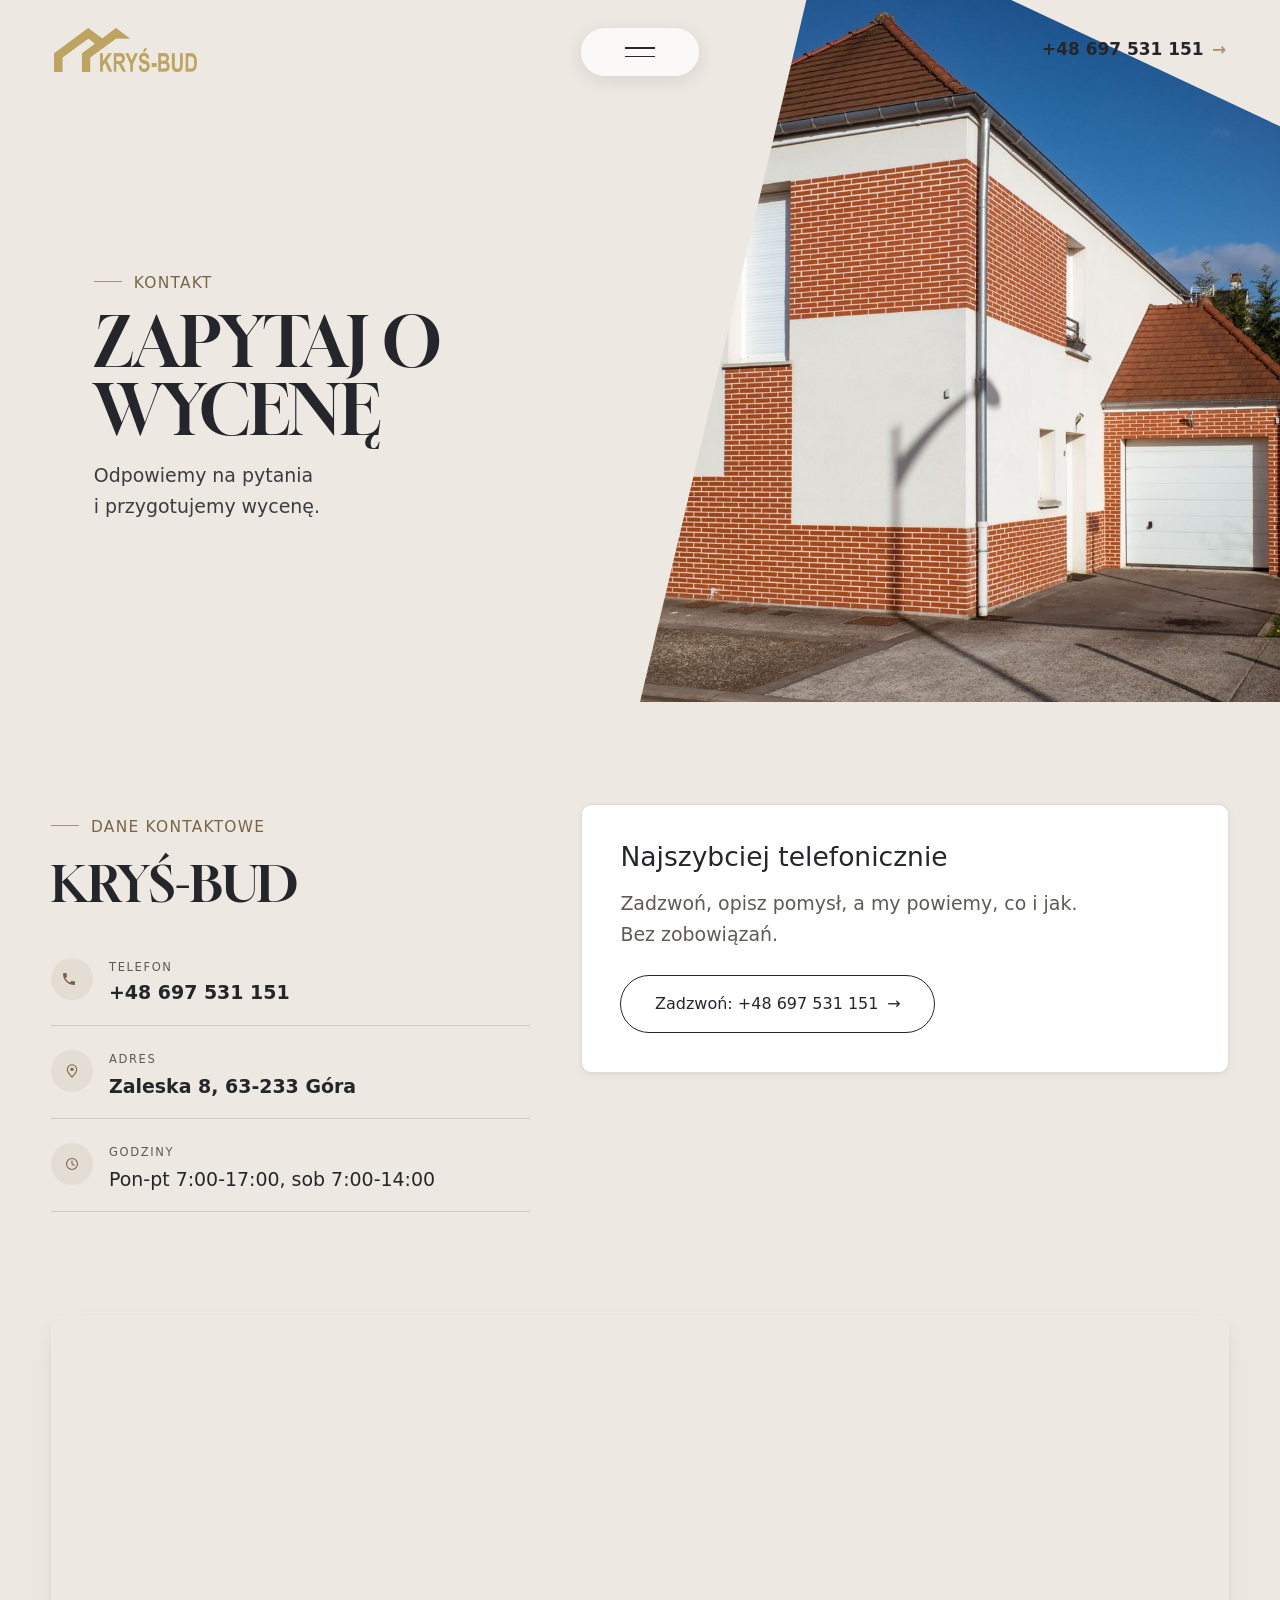
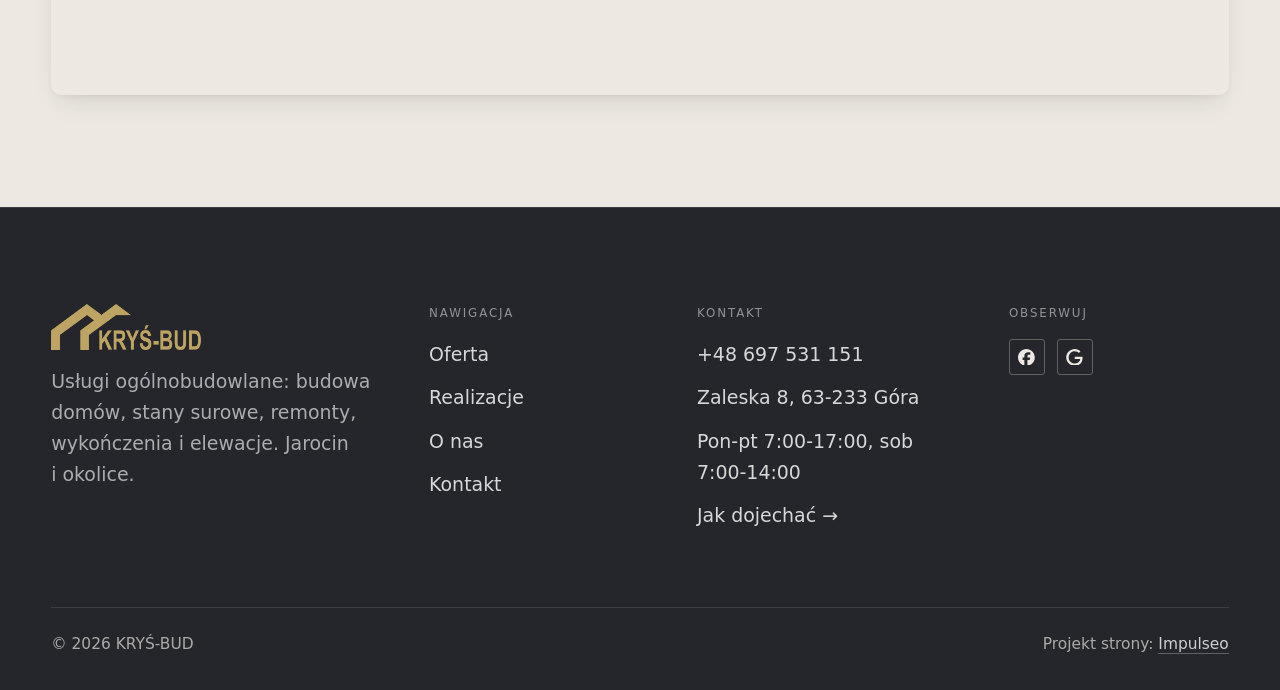
==== commit 910d3d5e: "[claude-edit][cmt:c2838b37-ed70-4877-b9e9-5097b6954565] przebudowa wg wzoru klindworthroofing.com: p" ====
--- a/kontakt.html
+++ b/kontakt.html
@@ -19,24 +19,36 @@
 <meta name="twitter:card" content="summary_large_image">
 <link rel="preconnect" href="https://fonts.googleapis.com">
 <link rel="preconnect" href="https://fonts.gstatic.com" crossorigin>
-<link href="https://fonts.googleapis.com/css2?family=Space+Grotesk:wght@500;600;700&family=DM+Sans:opsz,wght@9..40,400;9..40,500;9..40,600&display=swap" rel="stylesheet">
-<link rel="stylesheet" href="assets/styles.css?v=0d7a0477">
+<link href="https://fonts.googleapis.com/css2?family=Gloock&display=swap" rel="stylesheet">
+<link href="https://api.fontshare.com/v2/css?f[]=satoshi@400,500,700&display=swap" rel="stylesheet">
+<link rel="stylesheet" href="assets/styles.css?v=20261022">
+<link rel="stylesheet" href="assets/klind.css?v=20261022">
 </head>
 <body>
 
-<header class="nav">
-  <div class="wrap nav-inner">
-    <a class="brand brand-has-logo" href="index.html"><img class="brand-logo" src="img/logo.png" alt="KRYŚ-BUD" width="1100" height="337" decoding="async"></a>
-    <nav class="nav-links">
+<header class="kh">
+  <div class="kh-in">
+    <a class="kh-logo" href="index.html"><img class="brand-logo" src="img/logo.png" alt="KRYŚ-BUD" width="1100" height="337" decoding="async"></a>
+    <span class="kh-spacer" aria-hidden="true"></span>
+    <a class="kh-tel" href="tel:+48697531151">+48 697 531 151 <span class="arr">→</span></a>
+  </div>
+  <button class="kh-burger" aria-label="Menu" aria-expanded="false" aria-controls="kmenu"><span></span><span></span></button>
+</header>
+<div class="kmenu" id="kmenu" aria-hidden="true">
+  <nav class="kmenu-links" aria-label="Menu główne">
+      <a href="index.html">Start</a>
       <a href="oferta.html">Oferta</a>
       <a href="realizacje.html">Realizacje</a>
-      <a href="o-nas.html">O nas</a>
-      <a href="kontakt.html" class="active" aria-current="page">Kontakt</a>
-      <a href="tel:+48697531151" class="btn btn-accent">Zadzwoń +48 697 531 151</a>
-    </nav>
-    <button class="nav-toggle" aria-label="Menu"><span></span><span></span><span></span></button>
+      <a href="o-nas.html">O nas</a>
+      <a href="kontakt.html" aria-current="page">Kontakt</a>
+  </nav>
+  <div class="kmenu-side">
+    <div><span class="lbl">Telefon</span><a href="tel:+48697531151">+48 697 531 151</a></div>
+    <div><span class="lbl">Adres</span>Zaleska 8, 63-233 Góra</div>
+    <div><span class="lbl">Godziny</span>Pon-pt 7:00-17:00, sob 7:00-14:00</div>
+    <div><span class="lbl">Obserwuj</span><a href="https://www.facebook.com/profile.php?id=100090297477698" target="_blank" rel="noopener">Facebook</a> · <a href="https://maps.google.com/?cid=10116416833720711187" target="_blank" rel="noopener">Google</a></div>
   </div>
-</header>
+</div>
 
 <main>
 <section class="pagehead">
@@ -78,25 +90,29 @@
   <div class="wrap">
     <div class="foot-grid">
       <div class="foot-brand">
-        <div class="name">KRYŚ-BUD</div>
-        <p>Nie zbierasz kilku ekip do jednej budowy - całość prowadzę i za całość odpowiadam. Wiesz, co i kiedy dzieje się na Twojej budowie.</p>
+        <img class="foot-logo" src="img/logo.png" alt="KRYŚ-BUD" width="1100" height="337" loading="lazy" decoding="async">
+        <p>Usługi ogólnobudowlane: budowa domów, stany surowe, remonty, wykończenia i elewacje. Jarocin i okolice.</p>
       </div>
       <div class="foot-col">
         <h4>Nawigacja</h4>
         <a href="oferta.html">Oferta</a>
         <a href="realizacje.html">Realizacje</a>
-        <a href="o-nas.html">O nas</a>
+        <a href="o-nas.html">O nas</a>
         <a href="kontakt.html">Kontakt</a>
       </div>
       <div class="foot-col">
         <h4>Kontakt</h4>
         <a href="tel:+48697531151">+48 697 531 151</a>
         <p>Zaleska 8, 63-233 Góra</p>
+        <p>Pon-pt 7:00-17:00, sob 7:00-14:00</p>
         <a href="https://maps.google.com/?cid=10116416833720711187" target="_blank" rel="noopener">Jak dojechać →</a>
-      <div class="foot-soc">
-        <a class="soc" href="https://www.facebook.com/profile.php?id=100090297477698" target="_blank" rel="noopener" aria-label="Facebook - KRYŚ-BUD"><svg viewBox="0 0 24 24" aria-hidden="true" focusable="false"><path d="M9.101 23.691v-7.98H6.627v-3.667h2.474v-1.58c0-4.085 1.848-5.978 5.858-5.978.401 0 .955.042 1.468.103a8.68 8.68 0 0 1 1.141.195v3.325a8.623 8.623 0 0 0-.653-.036 26.805 26.805 0 0 0-.733-.009c-.707 0-1.259.096-1.675.309a1.686 1.686 0 0 0-.679.622c-.258.42-.374.995-.374 1.752v1.297h3.919l-.386 2.103-.287 1.564h-3.246v8.245C19.396 23.238 24 18.179 24 12.044c0-6.627-5.373-12-12-12s-12 5.373-12 12c0 5.628 3.874 10.35 9.101 11.647Z" fill="currentColor"/></svg></a>
-        <a class="soc" href="https://maps.google.com/?cid=10116416833720711187" target="_blank" rel="noopener" aria-label="Google - KRYŚ-BUD"><svg viewBox="0 0 24 24" aria-hidden="true" focusable="false"><path d="M12.48 10.92v3.28h7.84c-.24 1.84-.853 3.187-1.787 4.133-1.147 1.147-2.933 2.4-6.053 2.4-4.827 0-8.6-3.893-8.6-8.72s3.773-8.72 8.6-8.72c2.6 0 4.507 1.027 5.907 2.347l2.307-2.307C18.747 1.44 16.133 0 12.48 0 5.867 0 .307 5.387.307 12s5.56 12 12.173 12c3.573 0 6.267-1.173 8.373-3.36 2.16-2.16 2.84-5.213 2.84-7.667 0-.76-.053-1.467-.173-2.053H12.48z" fill="currentColor"/></svg></a>
       </div>
+      <div class="foot-col">
+        <h4>Obserwuj</h4>
+        <div class="foot-soc">
+          <a class="soc" href="https://www.facebook.com/profile.php?id=100090297477698" target="_blank" rel="noopener" aria-label="Facebook - KRYŚ-BUD"><svg viewBox="0 0 24 24" aria-hidden="true" focusable="false"><path d="M9.101 23.691v-7.98H6.627v-3.667h2.474v-1.58c0-4.085 1.848-5.978 5.858-5.978.401 0 .955.042 1.468.103a8.68 8.68 0 0 1 1.141.195v3.325a8.623 8.623 0 0 0-.653-.036 26.805 26.805 0 0 0-.733-.009c-.707 0-1.259.096-1.675.309a1.686 1.686 0 0 0-.679.622c-.258.42-.374.995-.374 1.752v1.297h3.919l-.386 2.103-.287 1.564h-3.246v8.245C19.396 23.238 24 18.179 24 12.044c0-6.627-5.373-12-12-12s-12 5.373-12 12c0 5.628 3.874 10.35 9.101 11.647Z" fill="currentColor"/></svg></a>
+          <a class="soc" href="https://maps.google.com/?cid=10116416833720711187" target="_blank" rel="noopener" aria-label="Google - KRYŚ-BUD"><svg viewBox="0 0 24 24" aria-hidden="true" focusable="false"><path d="M12.48 10.92v3.28h7.84c-.24 1.84-.853 3.187-1.787 4.133-1.147 1.147-2.933 2.4-6.053 2.4-4.827 0-8.6-3.893-8.6-8.72s3.773-8.72 8.6-8.72c2.6 0 4.507 1.027 5.907 2.347l2.307-2.307C18.747 1.44 16.133 0 12.48 0 5.867 0 .307 5.387.307 12s5.56 12 12.173 12c3.573 0 6.267-1.173 8.373-3.36 2.16-2.16 2.84-5.213 2.84-7.667 0-.76-.053-1.467-.173-2.053H12.48z" fill="currentColor"/></svg></a>
+        </div>
       </div>
     </div>
     <div class="foot-bot">
@@ -108,6 +124,7 @@
 <div class="sticky-call"><a class="sc-call" href="tel:+48697531151"><svg class="ico-tel" width="16" height="16" viewBox="0 0 24 24" fill="none" aria-hidden="true"><path d="M6.6 10.8a15.5 15.5 0 0 0 6.6 6.6l2.2-2.2a1 1 0 0 1 1-.24 11.4 11.4 0 0 0 3.6.58 1 1 0 0 1 1 1V20a1 1 0 0 1-1 1A17 17 0 0 1 3 4a1 1 0 0 1 1-1h3.5a1 1 0 0 1 1 1c0 1.25.2 2.46.58 3.6a1 1 0 0 1-.25 1l-2.23 2.2Z" fill="currentColor"/></svg> Zadzwoń</a><a class="sc-quote" href="kontakt.html">Wyślij projekt do wyceny</a></div>
 <div class="demo-wazne" data-do="2026-10-28" data-cykl="3" hidden><svg class="dw-ico" width="13" height="13" viewBox="0 0 24 24" fill="none" aria-hidden="true"><circle cx="12" cy="12" r="8.6" stroke="currentColor" stroke-width="1.8"/><path d="M12 7.2V12l3.3 2" stroke="currentColor" stroke-width="1.8" stroke-linecap="round"/></svg><span class="dw-txt"></span></div>
 
-<script src="assets/main.js"></script>
+<script src="assets/main.js?v=20261022"></script>
+<script src="assets/klind.js?v=20261022"></script>
 </body>
 </html>
--- a/assets/klind.css
+++ b/assets/klind.css
@@ -0,0 +1,253 @@
+/* ============================================================
+   Skórka „architektoniczna" wg wzoru od zespołu (22.10.2026):
+   beż + grafit + złoto z logo, szeryf display wersalikami,
+   pigułka-menu pośrodku, ukośne pasy jak dach z logo.
+   Ładowana PO styles.css - ten :root wygrywa.
+   ============================================================ */
+:root{
+  --paper:#EDE9E2; --paper-2:#E4DFD6; --paper-3:#DAD4C9;
+  --ink:#24262B; --ink-soft:#3A3C42; --muted:#5E5B55;
+  --line:rgba(36,38,43,.16);
+  --accent:#AC9376; --accent-d:#7A6448; --accent-soft:rgba(172,147,118,.14);
+  --accent-text:#7A6448;
+  --dark:#24262B; --dark-2:#2E3036; --on-dark:#EDE9E2; --on-dark-soft:rgba(237,233,226,.68);
+  --font-display:'Gloock',Georgia,serif;
+  --font-body:'Satoshi','DM Sans',system-ui,sans-serif;
+  --kx-pad:clamp(20px,4.2vw,60px);
+}
+html{scroll-behavior:smooth}
+body{background:var(--paper);color:var(--ink);font-family:var(--font-body)}
+h1,h2,h3,h4{font-family:var(--font-display);font-weight:400;letter-spacing:0}
+h3{font-family:var(--font-body);font-weight:500}
+.eyebrow{font-family:var(--font-body);color:var(--accent-d);letter-spacing:.08em;font-weight:500}
+.eyebrow::before{background:var(--accent)}
+section{background:var(--paper)}
+
+/* ---------- przyciski: cienka pigułka jak we wzorze ---------- */
+.kx-pill,.btn{display:inline-flex;align-items:center;gap:.55em;border-radius:999px;padding:.95em 2.1em;
+  font-family:var(--font-body);font-weight:500;font-size:1rem;letter-spacing:0;text-decoration:none;
+  border:1px solid currentColor;background:transparent;color:var(--ink);box-shadow:none;
+  transition:background .5s var(--cta-ease,ease),color .5s var(--cta-ease,ease),border-color .5s}
+.kx-pill:hover,.btn:hover{background:var(--ink);color:var(--paper);border-color:var(--ink);transform:none;box-shadow:none}
+.btn-accent{background:transparent;color:var(--ink);border-color:var(--ink)}
+.kx-pill.on-dark,.on-dark .kx-pill{color:var(--on-dark);border-color:rgba(237,233,226,.5)}
+.kx-pill.on-dark:hover,.on-dark .kx-pill:hover{background:var(--on-dark);color:var(--ink);border-color:var(--on-dark)}
+
+/* ---------- nagłówek ---------- */
+.kh{position:absolute;top:0;left:0;right:0;z-index:60;background:transparent;border:0}
+.kh-in{display:grid;grid-template-columns:1fr auto 1fr;align-items:center;padding:28px var(--kx-pad)}
+.kh-logo img{height:44px;width:auto;display:block}
+.kh-burger{width:118px;height:48px;border-radius:999px;border:0;cursor:pointer;
+  background:rgba(255,255,255,.72);backdrop-filter:blur(6px);-webkit-backdrop-filter:blur(6px);
+  display:flex;flex-direction:column;align-items:center;justify-content:center;gap:7px;
+  transition:background .4s,width .5s var(--cta-ease,ease)}
+.kh-burger span{display:block;width:30px;height:1.5px;background:var(--ink);transition:transform .45s var(--cta-ease,ease)}
+.kh-burger:hover{background:#fff;width:132px}
+.kh-tel{justify-self:end;font-weight:700;color:var(--ink);text-decoration:none;font-size:1.06rem;display:inline-flex;align-items:center;gap:.5em}
+.kh-tel .arr{color:var(--accent);transition:transform .4s}
+.kh-tel:hover .arr{transform:translateX(4px)}
+/* pigułka zostaje przyklejona przy przewijaniu (jak we wzorze) */
+.kh-burger{position:fixed;top:28px;left:50%;transform:translateX(-50%);z-index:70;box-shadow:0 4px 18px rgba(20,21,24,.10)}
+.kh-spacer{width:118px}
+body.menu-open{overflow:hidden}
+body.menu-open .kh-burger span:first-child{transform:translateY(4.25px) rotate(45deg)}
+body.menu-open .kh-burger span:last-child{transform:translateY(-4.25px) rotate(-45deg)}
+
+/* ---------- menu pełnoekranowe ---------- */
+.kmenu{position:fixed;inset:0;z-index:65;background:var(--dark);color:var(--on-dark);
+  display:grid;grid-template-columns:1.3fr 1fr;gap:6vw;align-items:center;padding:120px var(--kx-pad) 60px;
+  display:none}
+body.menu-open .kmenu{display:grid;animation:kmenuIn .5s var(--cta-ease,ease)}
+@keyframes kmenuIn{from{opacity:0}to{opacity:1}}
+.kmenu-links{display:flex;flex-direction:column;gap:.15em}
+.kmenu-links a{font-family:var(--font-display);font-size:clamp(2.6rem,1.6rem + 4vw,5.4rem);line-height:1.08;
+  color:var(--on-dark);text-decoration:none;text-transform:uppercase;position:relative;width:max-content}
+.kmenu-links a::after{content:"";position:absolute;left:0;bottom:.06em;height:2px;width:100%;background:var(--accent);
+  transform:scaleX(0);transform-origin:left;transition:transform .55s var(--cta-ease,ease)}
+.kmenu-links a:hover::after,.kmenu-links a[aria-current]::after{transform:scaleX(1)}
+.kmenu-side{display:flex;flex-direction:column;gap:1.6rem;font-size:1.05rem}
+.kmenu-side .lbl{display:block;font-size:.8rem;letter-spacing:.1em;text-transform:uppercase;color:var(--accent);margin-bottom:.35rem}
+.kmenu-side a{color:var(--on-dark);text-decoration:none}
+.kmenu-side a:hover{color:var(--accent)}
+
+/* ---------- HERO ---------- */
+.kx-hero{position:relative;min-height:100vh;min-height:100svh;display:grid;grid-template-columns:47% 53%;background:var(--paper);overflow:hidden;padding:0}
+.kx-hero-txt{display:flex;flex-direction:column;justify-content:center;padding:150px var(--kx-pad) 80px calc(var(--kx-pad) + 40px);position:relative;z-index:2}
+.kx-kicker{font-size:.86rem;letter-spacing:.08em;text-transform:uppercase;color:var(--accent-d);margin-bottom:1.2rem}
+.kx-hero h1{font-size:clamp(3rem,1.6rem + 4.6vw,6.2rem);line-height:.98;text-transform:uppercase;color:var(--ink);margin:0 0 1.6rem;max-width:none}
+.kx-hero p{max-width:40ch;font-size:1.12rem;line-height:1.6;color:var(--ink-soft);margin:0 0 2.2rem}
+.kx-hero-cta{display:flex;flex-wrap:wrap;gap:14px;align-items:center}
+.kx-hero-tel{font-weight:700;color:var(--ink);text-decoration:none;padding:.95em .4em}
+.kx-hero-tel:hover{color:var(--accent-d)}
+.kx-hero-art{position:relative;overflow:hidden}
+.kx-hero-art img{position:absolute;inset:0;width:100%;height:100%;object-fit:cover;object-position:50% 50%}
+.kx-hero-art svg{position:absolute;inset:-1px;width:calc(100% + 2px);height:calc(100% + 2px);z-index:1;pointer-events:none}
+.kx-hero-art svg polygon{fill:var(--paper)}
+
+/* ---------- CO ROBIMY (ciemne) ---------- */
+.kx-dark{background:var(--dark);color:var(--on-dark)}
+.kx-what{padding:clamp(80px,10vw,150px) var(--kx-pad)}
+.kx-what-top{display:grid;grid-template-columns:1fr 2fr;gap:4vw;max-width:1320px;margin:0 auto clamp(56px,7vw,100px)}
+.kx-vlabel{justify-self:end;writing-mode:vertical-rl;transform:rotate(180deg);font-size:.86rem;letter-spacing:.12em;text-transform:uppercase;color:var(--accent)}
+.kx-what-top p{font-size:clamp(1.2rem,1rem + .7vw,1.55rem);line-height:1.5;color:var(--on-dark);max-width:44ch;margin:0}
+.kx-what-imgs{display:grid;grid-template-columns:1.75fr 1fr;gap:clamp(30px,6vw,110px);max-width:1320px;margin:0 auto;align-items:start}
+.kx-what-imgs a{color:var(--on-dark);text-decoration:none;display:block}
+.kx-what-imgs a:nth-child(2){margin-top:clamp(40px,8vw,140px)}
+.kx-fig{overflow:hidden;display:block}
+.kx-fig img{width:100%;display:block;aspect-ratio:16/10;object-fit:cover;transition:transform var(--img-dur) var(--img-ease),filter var(--img-dur) var(--img-ease)}
+.kx-what-imgs a:nth-child(2) .kx-fig img{aspect-ratio:4/3}
+.kx-cap{display:block;margin-top:1rem;font-size:1rem}
+.kx-cap b{font-weight:500}
+.kx-cap .arr{color:var(--accent);margin-left:.3em;display:inline-block;transition:transform .4s}
+.kx-cap small{display:block;color:var(--on-dark-soft);font-size:.92rem;margin-top:.15rem}
+a:hover .kx-cap .arr{transform:translateX(4px)}
+@media(hover:hover){a:hover .kx-fig img,.kx-proj:hover img,.kx-card:hover img{transform:scale(var(--img-zoom));filter:var(--img-hot)}}
+
+/* ---------- wielkie słowo ---------- */
+.kx-giant{font-family:var(--font-display);font-weight:400;text-transform:uppercase;color:var(--on-dark);
+  font-size:clamp(4.6rem,1rem + 15vw,15rem);line-height:.86;letter-spacing:-.01em;margin:0;padding:0 var(--kx-pad);max-width:none;text-align:left}
+
+/* ---------- REALIZACJE ---------- */
+.kx-work{padding:clamp(60px,8vw,120px) 0 clamp(80px,9vw,130px)}
+.kx-projs{display:flex;flex-direction:column;gap:clamp(18px,2.4vw,36px);padding:clamp(40px,5vw,80px) var(--kx-pad) 0;max-width:1500px;margin:0 auto}
+.kx-proj{position:relative;display:block;overflow:hidden;aspect-ratio:21/9;color:#fff;text-decoration:none}
+.kx-proj img{position:absolute;inset:0;width:100%;height:100%;object-fit:cover;transition:transform var(--img-dur) var(--img-ease),filter var(--img-dur) var(--img-ease)}
+.kx-proj::after{content:"";position:absolute;inset:0;background:linear-gradient(180deg,rgba(20,21,24,.48) 0%,rgba(20,21,24,0) 42%)}
+.kx-proj h3{position:absolute;z-index:2;left:clamp(22px,3.4vw,56px);top:clamp(18px,3vw,48px);margin:0;
+  font-family:var(--font-display);font-weight:400;text-transform:uppercase;color:#F4F1EB;font-size:clamp(1.9rem,1rem + 3vw,4rem);line-height:1;text-shadow:0 2px 24px rgba(0,0,0,.35)}
+.kx-proj .kx-tag{position:absolute;z-index:2;left:clamp(22px,3.4vw,56px);bottom:clamp(16px,2.4vw,36px);font-size:.9rem;color:#F4F1EB;letter-spacing:.04em;background:rgba(20,21,24,.66);padding:.4em .9em;border-radius:999px}
+.kx-center{text-align:center;margin-top:clamp(40px,5vw,70px)}
+
+/* ---------- USŁUGI (karuzela) ---------- */
+.kx-svc{padding:clamp(90px,10vw,150px) 0 clamp(70px,8vw,120px);background:var(--paper)}
+.kx-svc h2{font-size:clamp(1.9rem,1.3rem + 1.9vw,3rem);line-height:1.18;text-align:center;max-width:22ch;margin:0 auto clamp(46px,5vw,76px);color:var(--ink)}
+.kx-slider{position:relative;padding-left:var(--kx-pad)}
+.kx-track{display:flex;gap:clamp(24px,4vw,66px);overflow-x:auto;scroll-snap-type:x mandatory;scrollbar-width:none;padding-right:var(--kx-pad);scroll-behavior:smooth}
+.kx-track::-webkit-scrollbar{display:none}
+.kx-card{flex:0 0 clamp(270px,26vw,380px);scroll-snap-align:start;color:var(--ink);text-decoration:none}
+.kx-card .kx-fig img{aspect-ratio:16/10}
+.kx-card h3{font-family:var(--font-body);font-weight:500;font-size:1.06rem;margin:1.1rem 0 .45rem}
+.kx-card h3 .arr{color:var(--accent);margin-left:.3em;display:inline-block;transition:transform .4s}
+.kx-card:hover h3 .arr{transform:translateX(4px)}
+.kx-card p{font-size:.98rem;line-height:1.6;color:var(--muted);margin:0}
+.kx-ctrl{display:flex;align-items:center;gap:24px;padding:clamp(34px,4vw,56px) var(--kx-pad) 0}
+.kx-prog{flex:1;height:1px;background:var(--line);position:relative;max-width:640px}
+.kx-prog i{position:absolute;left:0;top:-1px;height:3px;width:30%;background:var(--ink);transition:left .4s,width .4s}
+.kx-arrows{display:flex;gap:12px}
+.kx-arrows button{width:50px;height:50px;border-radius:50%;border:1px solid var(--line);background:transparent;color:var(--ink);cursor:pointer;font-size:1.05rem;transition:background .4s,color .4s,border-color .4s}
+.kx-arrows button:hover{background:var(--ink);color:var(--paper);border-color:var(--ink)}
+.on-dark .kx-arrows button{border-color:rgba(237,233,226,.3);color:var(--on-dark)}
+.on-dark .kx-arrows button:hover{background:var(--on-dark);color:var(--ink)}
+
+/* ---------- PASMO ZE ZDJĘCIEM ---------- */
+.kx-talk{background:var(--paper);padding:0;text-align:center}
+.kx-talk .kx-pill{margin-bottom:clamp(40px,5vw,70px)}
+.kx-band{position:relative;height:clamp(340px,62vw,820px);overflow:hidden}
+.kx-band img{position:absolute;inset:0;width:100%;height:100%;object-fit:cover}
+
+section.kx-stop{margin:0;height:min(82vh,760px)}
+.foot-soc .soc{color:var(--on-dark);border-color:rgba(237,233,226,.3)}
+.foot-soc .soc:hover{color:var(--accent);border-color:var(--accent)}
+.kx-q .who b.stars{color:var(--accent);margin-right:.7em}
+.kx-trust .k .ico-star{color:var(--accent);vertical-align:-1px}
+
+/* ---------- OPINIE ---------- */
+.kx-kudos{padding:clamp(70px,8vw,120px) 0 clamp(80px,9vw,130px)}
+.kx-kudos-grid{display:grid;grid-template-columns:1fr 1fr;gap:clamp(30px,6vw,110px);padding:clamp(50px,6vw,90px) var(--kx-pad) 0;max-width:1500px;margin:0 auto;align-items:start}
+.kx-quotes{position:relative;min-height:230px}
+.kx-q{position:absolute;inset:0;opacity:0;visibility:hidden;transition:opacity .7s var(--cta-ease,ease),visibility .7s}
+.kx-q.on{position:relative;opacity:1;visibility:visible}
+.kx-q blockquote{font-family:var(--font-display);font-size:clamp(1.6rem,1.1rem + 1.5vw,2.5rem);line-height:1.22;color:var(--on-dark);margin:0 0 1.4rem;max-width:22ch}
+.kx-q .who{font-size:.95rem;color:var(--on-dark-soft)}
+.kx-q .who b{color:var(--accent);font-weight:500;letter-spacing:.06em;margin-right:.6em}
+.kx-kudos-art{display:grid;grid-template-columns:1fr auto;gap:22px;align-items:start}
+.kx-kudos-art .kx-fig img{aspect-ratio:4/5;object-position:50% 20%}
+.kx-kudos-art .kx-arrows{flex-direction:column}
+.kx-trust{display:flex;flex-wrap:nowrap;justify-content:center;align-items:stretch;width:min(96%,1440px);margin:clamp(60px,7vw,110px) auto 0;border-top:1px solid rgba(237,233,226,.14);padding-top:clamp(36px,4vw,56px)}
+.kx-trust li{list-style:none;flex:1;text-align:center;padding:0 18px;border-left:1px solid var(--accent)}
+.kx-trust li:first-child{border-left:0}
+.kx-trust .k{display:block;font-family:var(--font-display);font-size:clamp(1.3rem,1rem + .9vw,1.9rem);color:var(--on-dark);line-height:1.1}
+.kx-trust .v{display:block;font-size:.88rem;color:var(--on-dark-soft);margin-top:.4rem}
+.kx-trust a{color:inherit;text-decoration:none}
+.kx-trust a:hover .v{color:var(--accent)}
+
+/* ---------- PRACUJMY RAZEM ---------- */
+.kx-together{padding:clamp(80px,9vw,140px) var(--kx-pad);text-align:center;background:var(--dark);border-top:1px solid rgba(237,233,226,.12)}
+.kx-together .kx-kicker{color:var(--accent);display:block}
+.kx-bigtel{display:block;font-family:var(--font-display);color:var(--on-dark);text-decoration:none;font-size:clamp(2.6rem,1rem + 6vw,7rem);line-height:1;margin:.25em 0 .5em;transition:color .4s}
+.kx-bigtel:hover{color:var(--accent)}
+
+/* ---------- STOPKA (wszystkie podstrony) ---------- */
+footer{background:var(--dark);color:var(--on-dark-soft);border-top:1px solid rgba(237,233,226,.12)}
+footer .foot-brand .name{font-family:var(--font-display);color:var(--on-dark)}
+footer .foot-logo{height:46px;width:auto;display:block;margin-bottom:1rem}
+footer h4{font-family:var(--font-body);font-weight:500;font-size:.8rem;letter-spacing:.12em;text-transform:uppercase;color:var(--accent)}
+footer a{color:var(--on-dark)}
+footer a:hover{color:var(--accent)}
+footer p{color:var(--on-dark-soft)}
+.foot-grid{grid-template-columns:1.5fr 1fr 1.2fr 1fr}
+.foot-bot{color:var(--on-dark-soft);border-top-color:rgba(237,233,226,.12)}
+
+/* ---------- PODSTRONY: nagłówek strony w stylu hero ---------- */
+.pagehead{position:relative;display:grid;grid-template-columns:1fr 1fr;min-height:78vh;min-height:78svh;align-items:stretch;background:var(--paper);border-bottom:0;overflow:hidden}
+.pagehead::after{display:none}
+.pagehead img{position:absolute;inset:0 0 0 50%;width:50%;height:100%;object-fit:cover;
+  clip-path:polygon(26% 0,58% 0,100% 18%,100% 100%,0 100%)}
+.pagehead .wrap{grid-column:1;grid-row:1;align-self:center;color:var(--ink);padding:150px var(--kx-pad) 70px calc(var(--kx-pad) + 40px);max-width:none;margin:0}
+.pagehead h1{color:var(--ink);text-shadow:none;text-transform:uppercase;font-size:clamp(2.6rem,1.4rem + 3.6vw,5rem);line-height:1;max-width:14ch;margin-top:.6rem}
+.pagehead .eyebrow{color:var(--accent-d)}
+.pagehead .eyebrow::before{background:var(--accent)}
+.pagehead p{color:var(--ink-soft);text-shadow:none;max-width:40ch}
+
+/* CTA na podstronach - ciemne jak we wzorze */
+.cta{background:var(--dark);color:var(--on-dark)}
+.cta h2{color:var(--on-dark)}
+.cta p{color:var(--on-dark-soft)}
+.cta .btn,.cta .btn-light,.cta .btn-ghost-cta{color:var(--on-dark);border-color:rgba(237,233,226,.5);background:transparent}
+.cta .btn:hover{background:var(--on-dark);color:var(--ink);border-color:var(--on-dark)}
+.cta .eyebrow{color:var(--accent)}
+
+/* pasek mobilny */
+.sticky-call{background:var(--dark)}
+.sticky-call a{font-family:var(--font-body)}
+
+/* ---------- responsywność ---------- */
+@media (max-width:960px){
+  .kx-hero{grid-template-columns:1fr;min-height:auto}
+  .kx-hero-txt{padding:130px var(--kx-pad) 46px}
+  .kx-hero-art{height:58vh;min-height:340px}
+  .kx-what-top{grid-template-columns:1fr}
+  .kx-vlabel{justify-self:start;writing-mode:horizontal-tb;transform:none}
+  .kx-what-imgs{grid-template-columns:1fr}
+  .kx-what-imgs a:nth-child(2){margin-top:0}
+  .kx-proj{aspect-ratio:4/3}
+  .kx-kudos-grid{grid-template-columns:1fr}
+  .kx-trust{flex-wrap:wrap;gap:22px 0}
+  .kx-trust li{flex:1 1 50%}
+  .kx-trust li:nth-child(3){border-left:0}
+  .foot-grid{grid-template-columns:1fr 1fr}
+  body.menu-open .kmenu{grid-template-columns:1fr;align-content:center;gap:40px}
+  .pagehead{grid-template-columns:1fr;min-height:auto}
+  .pagehead .wrap{grid-row:1;padding:130px var(--kx-pad) 40px}
+  .pagehead img{position:relative;inset:auto;grid-column:1;grid-row:2;width:100%;height:44vh;clip-path:polygon(0 18%,100% 0,100% 100%,0 100%)}
+}
+@media (max-width:600px){
+  .kh-in{padding:18px var(--kx-pad);grid-template-columns:auto 1fr auto}
+  .kh-logo img{height:34px}
+  .kh-burger{width:84px;height:42px;top:16px;left:auto;right:var(--kx-pad);transform:none}
+  .kh-spacer{width:0}
+  .kh-burger:hover{width:84px}
+  .kh-tel{display:none}
+  .kx-giant{font-size:clamp(3.4rem,15vw,6rem)}
+  .kx-card{flex-basis:80vw}
+  .foot-grid{grid-template-columns:1fr}
+  .kx-kudos-art{grid-template-columns:1fr}
+  .kx-kudos-art .kx-arrows{flex-direction:row}
+}
+@media (prefers-reduced-motion:reduce){
+  .kx-q,.kmenu,.kx-fig img,.kx-proj img{transition:none}
+}
+
+/* menu otwarte: pasek z logo i pigułką nad warstwą menu (pigułka = zamknij) */
+body.menu-open .kh{position:fixed;z-index:80}
+body.menu-open .kh-tel{color:var(--on-dark)}
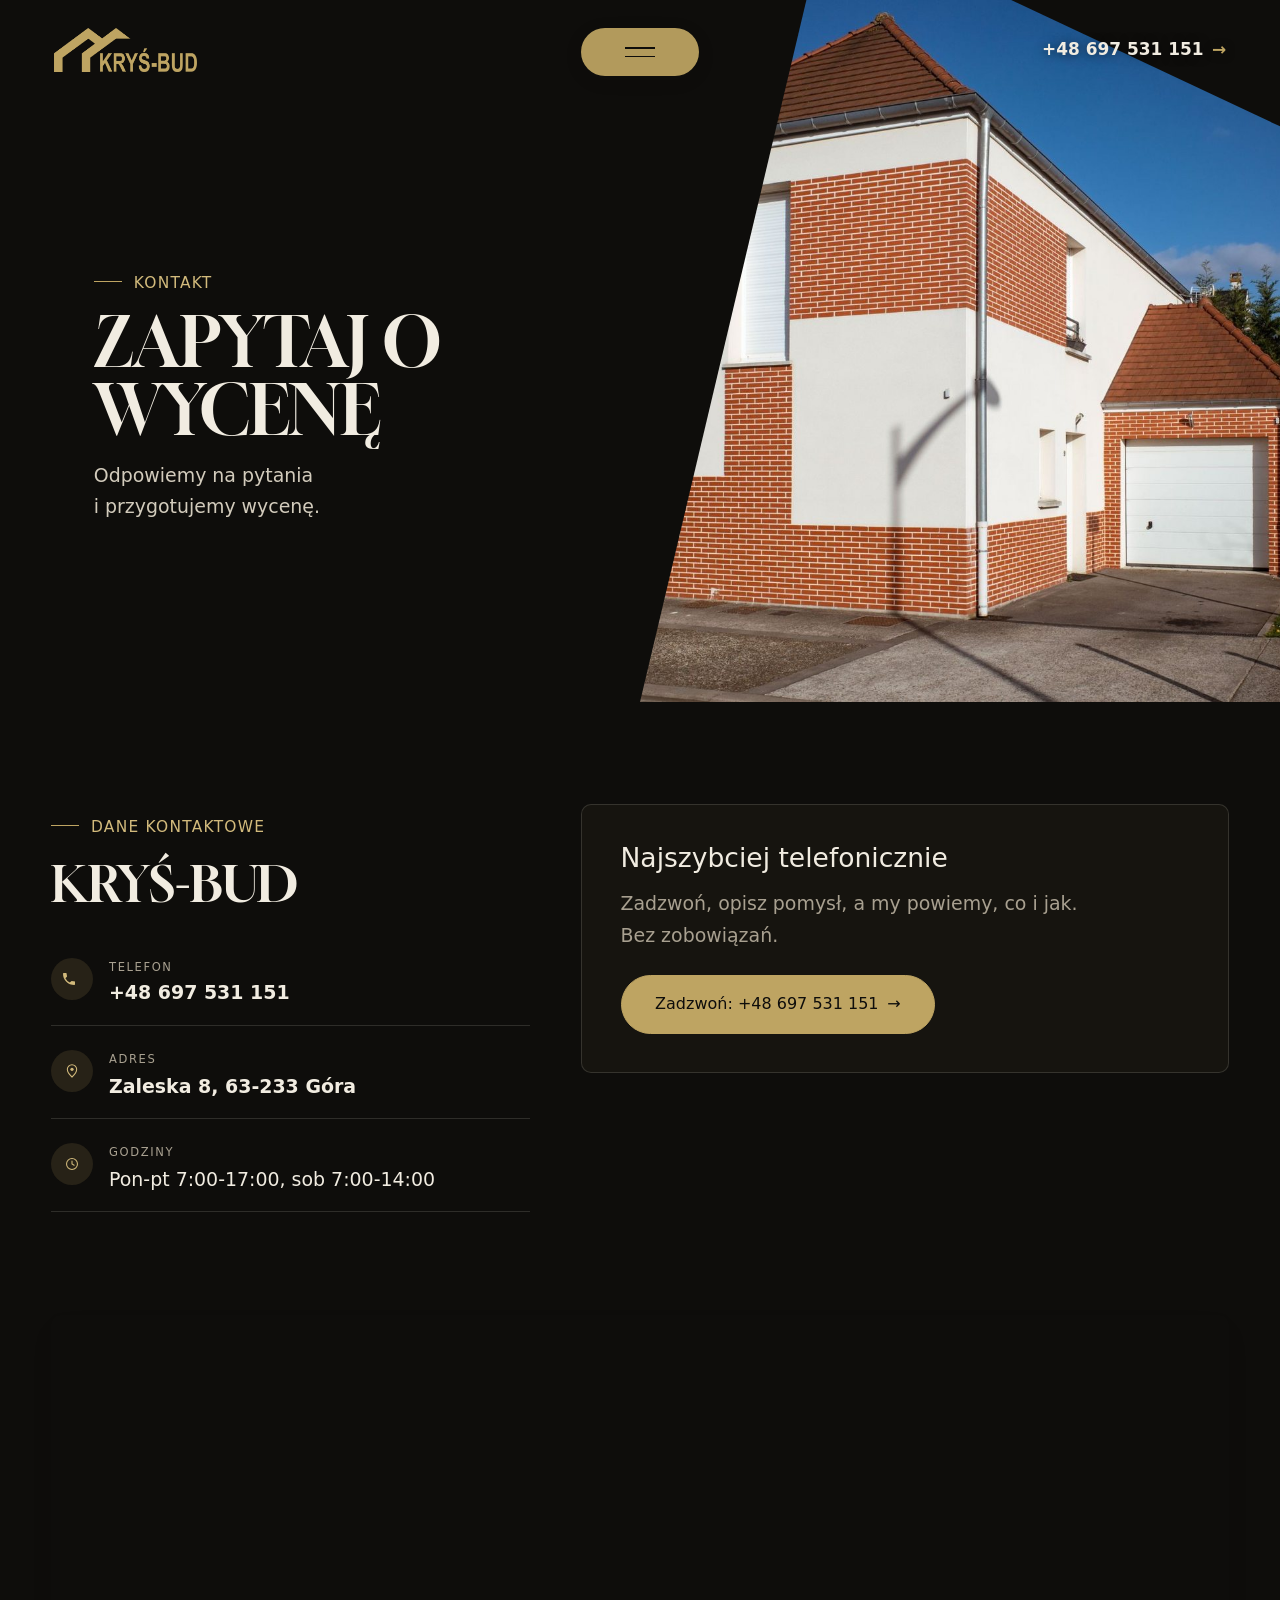
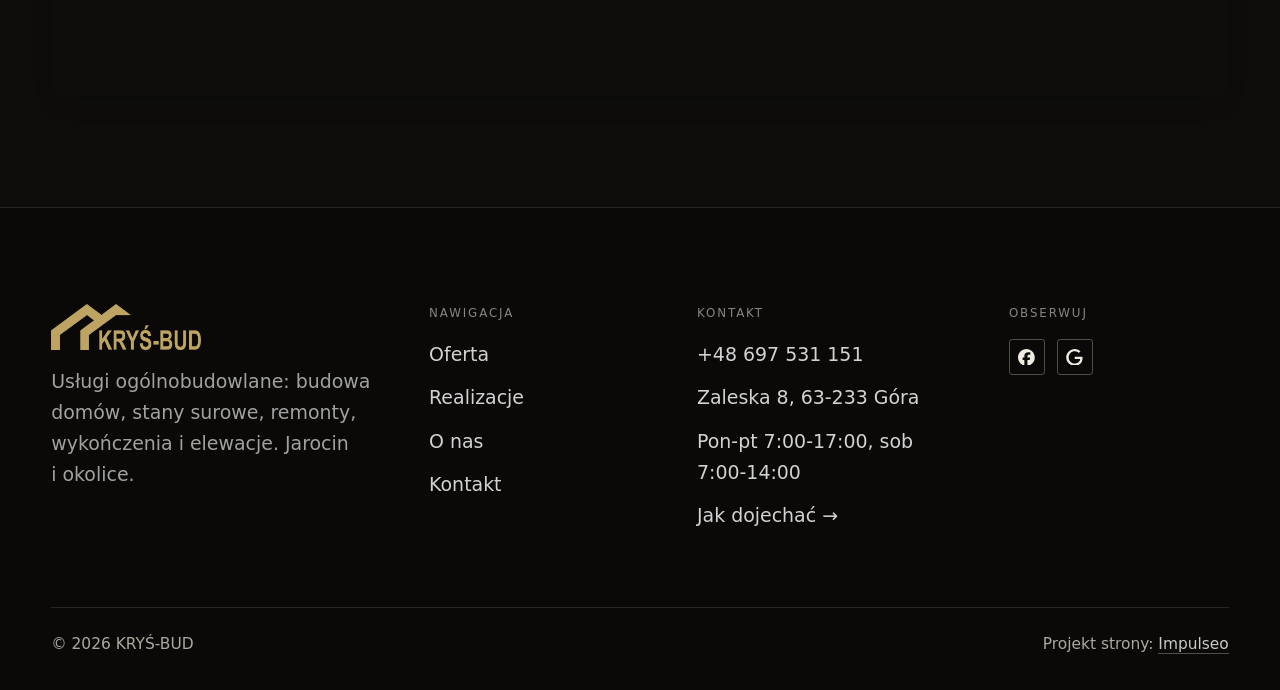
==== commit 10fc0ab3: "[claude-edit][cmt:7617ce86-fe80-490c-9a29-90c15a89b769] kolory klienta (czerń + złoto z logo) i ekra" ====
--- a/kontakt.html
+++ b/kontakt.html
@@ -22,7 +22,7 @@
 <link href="https://fonts.googleapis.com/css2?family=Gloock&display=swap" rel="stylesheet">
 <link href="https://api.fontshare.com/v2/css?f[]=satoshi@400,500,700&display=swap" rel="stylesheet">
 <link rel="stylesheet" href="assets/styles.css?v=20261022">
-<link rel="stylesheet" href="assets/klind.css?v=20261022">
+<link rel="stylesheet" href="assets/klind.css?v=20261022b">
 </head>
 <body>
 
--- a/assets/klind.css
+++ b/assets/klind.css
@@ -251,3 +251,70 @@
 /* menu otwarte: pasek z logo i pigułką nad warstwą menu (pigułka = zamknij) */
 body.menu-open .kh{position:fixed;z-index:80}
 body.menu-open .kh-tel{color:var(--on-dark)}
+
+/* ============================================================
+   KOLORY KLIENTA (22.10.2026): czerń + złoto z logo KRYŚ-BUD
+   (awatar FB: złoty znak #BEA462 na czarnym tle).
+   Ten :root jest OSTATNI w kaskadzie - wygrywa nad beżem wyżej.
+   ============================================================ */
+:root{
+  --paper:#0E0D0B; --paper-2:#16140F; --paper-3:#201D17;
+  --ink:#F1ECE1; --ink-soft:#D2CBBC; --muted:#A8A090;
+  --line:rgba(241,236,225,.14);
+  --accent:#BEA462; --accent-d:#D2BA7C; --accent-soft:rgba(190,164,98,.14);
+  --accent-text:#D2BA7C;
+  --dark:#191712; --dark-2:#221F18; --on-dark:#F1ECE1; --on-dark-soft:rgba(241,236,225,.70);
+}
+html,body{background:var(--paper)}
+/* pigułka menu: złota z czarnymi kreskami, jak logo */
+.kh-burger{background:rgba(190,164,98,.94)}
+.kh-burger span{background:#0E0D0B}
+.kh-burger:hover{background:#CDB577}
+body.menu-open .kh-burger{background:var(--accent)}
+/* przyciski: złoty kontur, wypełnienie złotem przy najechaniu */
+.kx-pill,.btn,.btn-accent{color:var(--ink);border-color:var(--accent)}
+.kx-pill:hover,.btn:hover,.btn-accent:hover{background:var(--accent);color:#0E0D0B;border-color:var(--accent)}
+.kx-pill.on-dark,.on-dark .kx-pill,.cta .btn,.cta .btn-light,.cta .btn-ghost-cta{color:var(--on-dark);border-color:var(--accent)}
+.kx-pill.on-dark:hover,.on-dark .kx-pill:hover,.cta .btn:hover{background:var(--accent);color:#0E0D0B;border-color:var(--accent)}
+.obszar-list li.is-home,.sc-call{color:#0E0D0B}
+.kx-hero h1,.pagehead h1{color:var(--ink)}
+.kx-hero h1 em,.kx-giant em{color:var(--accent);font-style:normal}
+.kx-hero-tel:hover,.kh-tel:hover{color:var(--accent)}
+.kx-arrows button:hover{background:var(--accent);color:#0E0D0B;border-color:var(--accent)}
+.kx-prog i{background:var(--accent)}
+.kx-proj .kx-tag{background:rgba(14,13,11,.72)}
+.sticky-call{background:#0E0D0B;border-top:1px solid rgba(190,164,98,.35)}
+footer{background:#0A0908}
+
+/* ============================================================
+   EKRAN WEJŚCIA z logo (tylko strona główna, raz na wizytę):
+   złota kurtyna w kolorze logo, znak wchodzi ciemny (maska + ostrość),
+   kreska pod nim, kurtyna odjeżdża w dół, a logo leci do paska
+   i po drodze wraca do swojego złota. ?intro w adresie = powtórka.
+   ============================================================ */
+.intro{display:none}
+.intro-on .intro{display:block;position:fixed;inset:0;z-index:100;background:#BEA462;
+  clip-path:inset(0 0 0 0);transition:clip-path .64s cubic-bezier(.16,1,.3,1)}
+.intro-on.intro-out .intro{clip-path:inset(100% 0 0 0)}
+.intro-line{position:fixed;left:50%;top:calc(50% + var(--i-h,90px)/2 + 24px);width:calc(var(--i-w,300px)*.42);height:2px;
+  background:#0E0D0B;transform:translateX(-50%) scaleX(0);transition:transform .46s cubic-bezier(.16,1,.3,1) .14s}
+.intro-gra .intro-line{transform:translateX(-50%) scaleX(1)}
+.intro-on .kh{z-index:101}
+.intro-on:not(.intro-out) .kh-burger,.intro-on:not(.intro-out) .kh-tel{visibility:hidden}
+.intro-znak .kh-logo{display:block;width:var(--i-bw);height:var(--i-bh)}
+.intro-znak .kh-logo img{position:fixed;left:50%;top:50%;width:var(--i-w);height:var(--i-h);max-width:none;z-index:102;
+  transform:translate(-50%,-50%) scale(1.045);clip-path:inset(0 100% 0 0);filter:brightness(0) blur(14px);transition:none}
+.intro-znak.intro-gra .kh-logo img{transform:translate(-50%,-50%) scale(1);clip-path:inset(0 0 0 0);filter:brightness(0) blur(0);
+  transition:clip-path .5s cubic-bezier(.16,1,.3,1),filter .5s cubic-bezier(.16,1,.3,1),transform .5s cubic-bezier(.16,1,.3,1)}
+.intro-znak.intro-out .kh-logo img{transform:translate(calc(-50% + var(--i-px)),calc(-50% + var(--i-py))) scale(var(--i-zm));
+  filter:brightness(1) blur(0);transition:transform .74s cubic-bezier(.16,.84,.44,1),filter .18s linear}
+@media (prefers-reduced-motion:reduce){.intro{display:none!important}}
+
+/* karty z białym tłem w bazie - na czarnej skórce grafitowe ze złotym akcentem */
+.form,.svc,.trust-card,.obj-tile{background:var(--paper-2);border:1px solid var(--line);box-shadow:none}
+.form input,.form textarea,.form input:focus,.form textarea:focus{background:var(--paper-3);color:var(--ink)}
+.btn-light{background:var(--accent);color:#0E0D0B}
+.form .btn-accent{background:var(--accent);color:#0E0D0B;border-color:var(--accent)}
+.form .btn-accent:hover{background:#CDB577}
+.kh-tel{text-shadow:0 1px 10px rgba(0,0,0,.55)}
+.stopklatka{background:var(--paper-2)}
